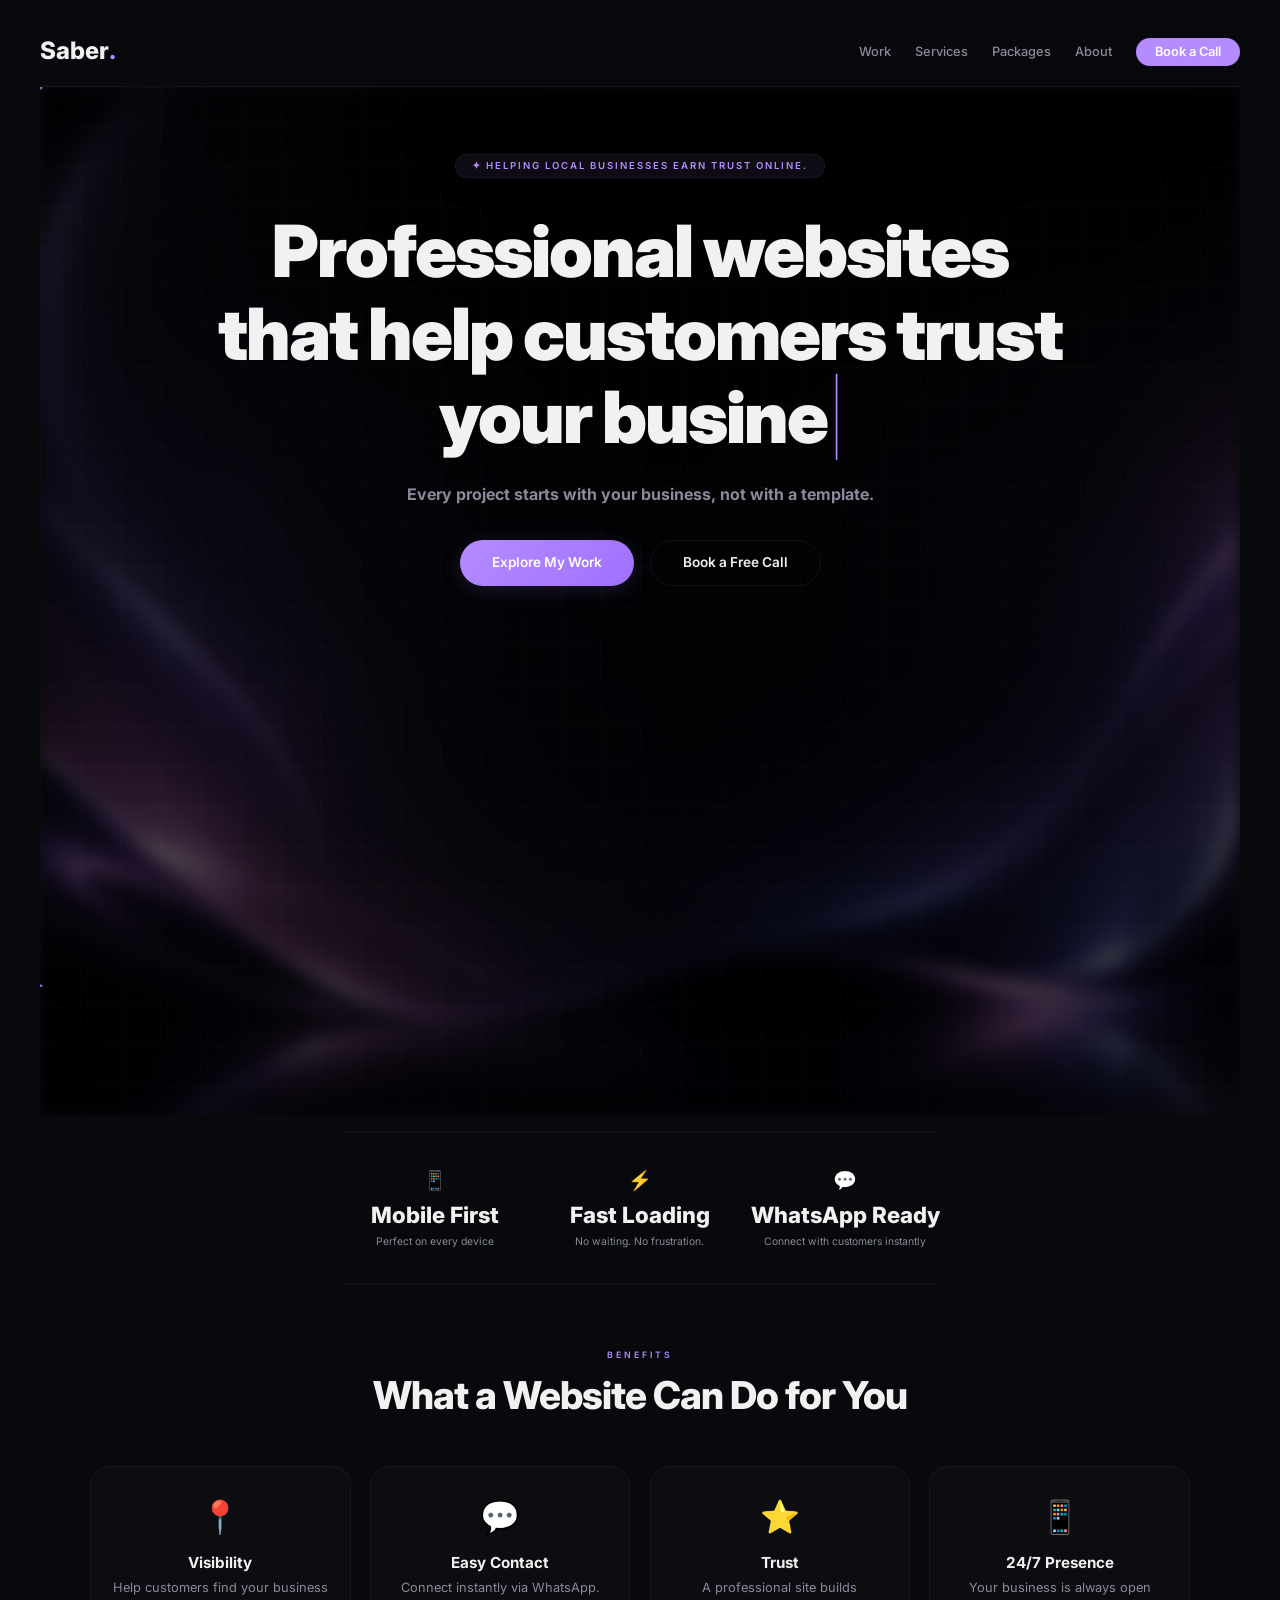
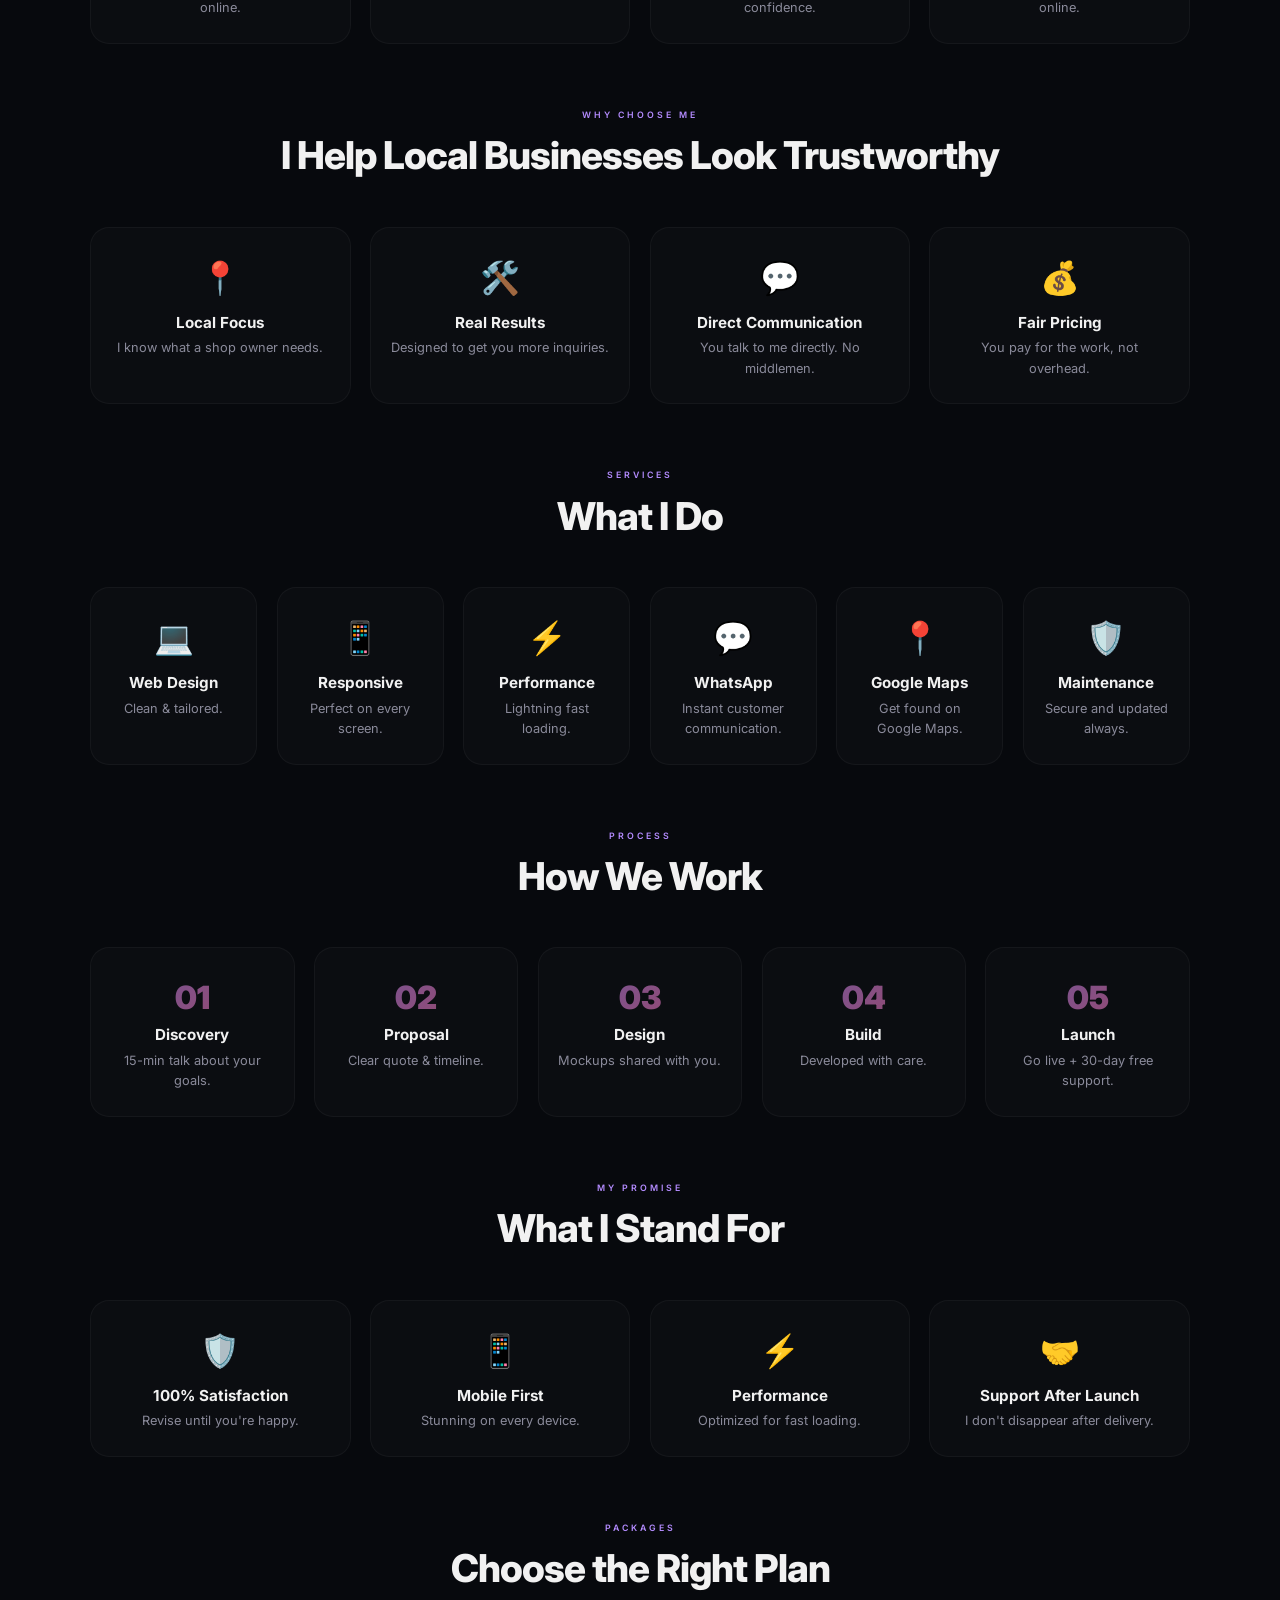
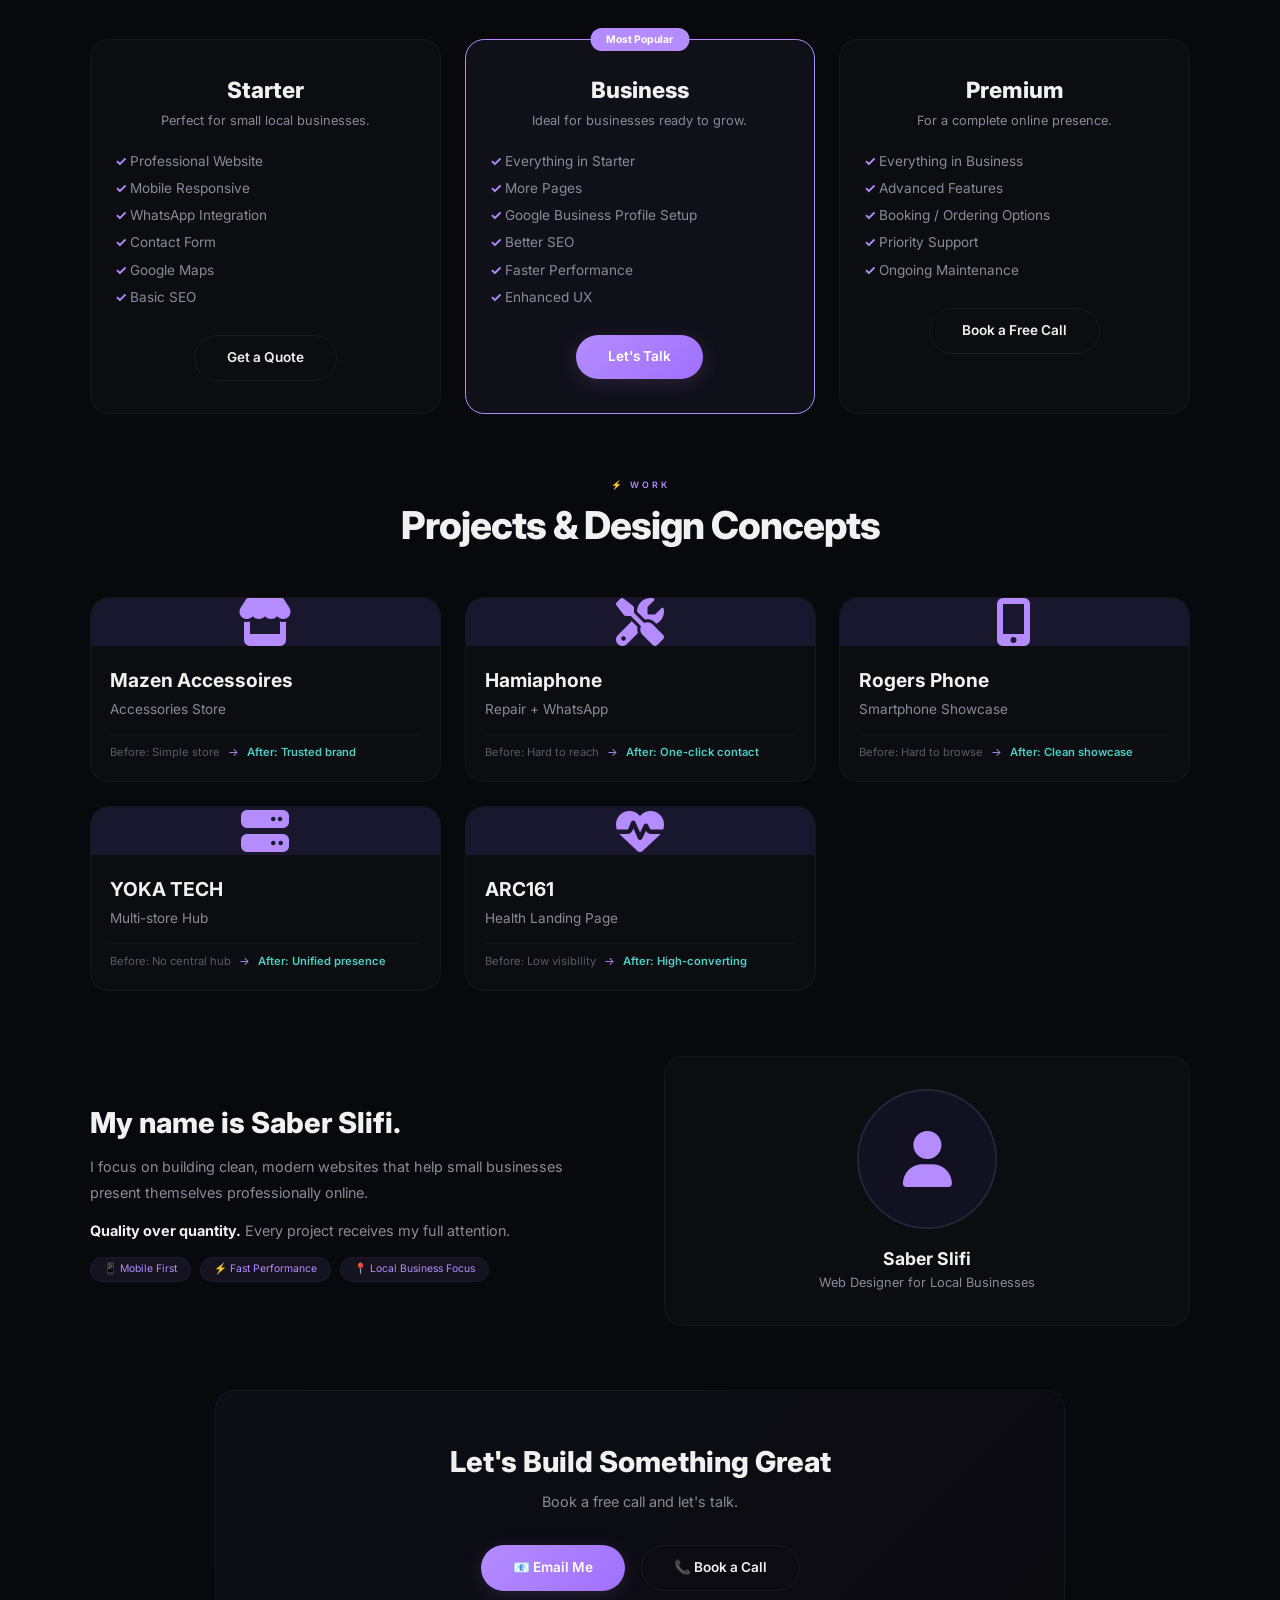
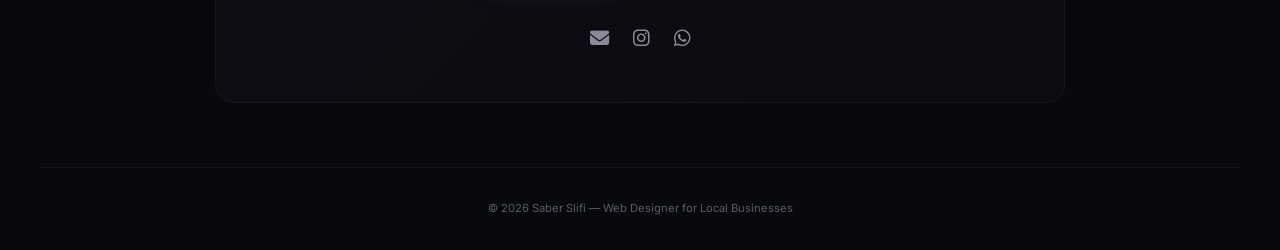
==== index.html @ e8854390 "Clean up HTML by removing comments and optimizing images Removed unnecessary comments and improved i" ====
<!DOCTYPE html>
<html lang="en">
<head>
    <meta charset="UTF-8" />
    <meta name="viewport" content="width=device-width, initial-scale=1.0" />
    <title>Saber Slifi — Premium Web Design for Local Businesses</title>
    <link rel="preconnect" href="https://fonts.googleapis.com" />
    <link rel="preconnect" href="https://fonts.gstatic.com" crossorigin />
    <link rel="stylesheet" href="https://fonts.googleapis.com/css2?family=Inter:opsz,wght@300;400;500;600;700;800;900&display=swap" />
    <link rel="stylesheet" href="https://cdnjs.cloudflare.com/ajax/libs/font-awesome/6.5.1/css/all.min.css" />
    <link rel="stylesheet" href="style.css" />
</head>
<body>
    
    <div id="preloader">
        <div class="loader-content">
            <div class="loader-logo">SS</div>
            <div class="loader-bar"><div class="loader-progress"></div></div>
        </div>
    </div>

    <div id="scroll-progress"></div>

    <div class="container">
        <nav class="navbar">
            <div class="logo">Saber<span class="dot">.</span></div>
            <ul class="nav-links">
                <li><a href="#work">Work</a></li>
                <li><a href="#services">Services</a></li>
                <li><a href="#packages">Packages</a></li>
                <li><a href="#about">About</a></li>
                <li><a href="#contact" class="cta">Book a Call</a></li>
            </ul>
        </nav>
        
        <section class="hero" id="hero">
            <div class="hero-bg-image"></div>
            <div class="hero-grid"></div>
            <div class="hero-content">
                <span class="badge">✦ Helping local businesses earn trust online.</span>
                <h1></h1>
                <p class="subtitle"><strong>Every project starts with your business, not with a template.</strong></p>
                <div class="buttons">
                    <a href="#work" class="btn primary">Explore My Work</a>
                    <a href="#contact" class="btn secondary">Book a Free Call</a>
                </div>
            </div>
            <div class="browser-window" id="browser-loop">
                <div class="browser-header">
                    <span class="dot red"></span><span class="dot yellow"></span><span class="dot green"></span>
                    <span class="address-bar">saberslifi.com/projects</span>
                </div>
                <div class="browser-body"><iframe id="live-iframe" src="about:blank" loading="lazy"></iframe></div>
            </div>
        </section>
        
        <div class="stats">
            <div class="stat-item"><span class="icon">📱</span><span class="number">Mobile First</span><span class="label">Perfect on every device</span></div>
            <div class="stat-item"><span class="icon">⚡</span><span class="number">Fast Loading</span><span class="label">No waiting. No frustration.</span></div>
            <div class="stat-item"><span class="icon">💬</span><span class="number">WhatsApp Ready</span><span class="label">Connect with customers instantly</span></div>
        </div>

        <section class="section" id="benefits">
            <div class="section-header"><span class="label">Benefits</span><h2>What a Website Can Do for You</h2></div>
            <div class="grid" style="--cols: 4;">
                <div class="card"><span class="icon">📍</span><h4>Visibility</h4><p>Help customers find your business online.</p></div>
                <div class="card"><span class="icon">💬</span><h4>Easy Contact</h4><p>Connect instantly via WhatsApp.</p></div>
                <div class="card"><span class="icon">⭐</span><h4>Trust</h4><p>A professional site builds confidence.</p></div>
                <div class="card"><span class="icon">📱</span><h4>24/7 Presence</h4><p>Your business is always open online.</p></div>
            </div>
        </section>

        <section class="section" id="why-choose">
            <div class="section-header"><span class="label">Why Choose Me</span><h2>I Help Local Businesses Look Trustworthy</h2></div>
            <div class="grid" style="--cols: 4;">
                <div class="card"><span class="icon">📍</span><h4>Local Focus</h4><p>I know what a shop owner needs.</p></div>
                <div class="card"><span class="icon">🛠️</span><h4>Real Results</h4><p>Designed to get you more inquiries.</p></div>
                <div class="card"><span class="icon">💬</span><h4>Direct Communication</h4><p>You talk to me directly. No middlemen.</p></div>
                <div class="card"><span class="icon">💰</span><h4>Fair Pricing</h4><p>You pay for the work, not overhead.</p></div>
            </div>
        </section>

        <section class="section" id="services">
            <div class="section-header"><span class="label">Services</span><h2>What I Do</h2></div>
            <div class="grid" style="--cols: 6;">
                <div class="card"><span class="icon">💻</span><h3>Web Design</h3><p>Clean & tailored.</p></div>
                <div class="card"><span class="icon">📱</span><h3>Responsive</h3><p>Perfect on every screen.</p></div>
                <div class="card"><span class="icon">⚡</span><h3>Performance</h3><p>Lightning fast loading.</p></div>
                <div class="card"><span class="icon">💬</span><h3>WhatsApp</h3><p>Instant customer communication.</p></div>
                <div class="card"><span class="icon">📍</span><h3>Google Maps</h3><p>Get found on Google Maps.</p></div>
                <div class="card"><span class="icon">🛡️</span><h3>Maintenance</h3><p>Secure and updated always.</p></div>
            </div>
        </section>

        <section class="section" id="process">
            <div class="section-header"><span class="label">Process</span><h2>How We Work</h2></div>
            <div class="grid" style="--cols: 5;">
                <div class="card"><span class="step-num">01</span><h4>Discovery</h4><p>15-min talk about your goals.</p></div>
                <div class="card"><span class="step-num">02</span><h4>Proposal</h4><p>Clear quote & timeline.</p></div>
                <div class="card"><span class="step-num">03</span><h4>Design</h4><p>Mockups shared with you.</p></div>
                <div class="card"><span class="step-num">04</span><h4>Build</h4><p>Developed with care.</p></div>
                <div class="card"><span class="step-num">05</span><h4>Launch</h4><p>Go live + 30-day free support.</p></div>
            </div>
        </section>

        <section class="section" id="promise">
            <div class="section-header"><span class="label">My Promise</span><h2>What I Stand For</h2></div>
            <div class="grid" style="--cols: 4;">
                <div class="card"><span class="icon">🛡️</span><h4>100% Satisfaction</h4><p>Revise until you're happy.</p></div>
                <div class="card"><span class="icon">📱</span><h4>Mobile First</h4><p>Stunning on every device.</p></div>
                <div class="card"><span class="icon">⚡</span><h4>Performance</h4><p>Optimized for fast loading.</p></div>
                <div class="card"><span class="icon">🤝</span><h4>Support After Launch</h4><p>I don't disappear after delivery.</p></div>
            </div>
        </section>

        <section class="section" id="packages">
            <div class="section-header"><span class="label">Packages</span><h2>Choose the Right Plan</h2></div>
            <div class="grid packages-grid" style="--cols: 3;">
                <div class="package-card card"><h3>Starter</h3><p class="package-sub">Perfect for small local businesses.</p><ul class="package-features"><li>Professional Website</li><li>Mobile Responsive</li><li>WhatsApp Integration</li><li>Contact Form</li><li>Google Maps</li><li>Basic SEO</li></ul><a href="https://wa.me/213771021391?text=Hi%2C%20I'm%20interested%20in%20the%20Starter%20package." class="btn secondary" target="_blank">Get a Quote</a></div>
                <div class="package-card card featured"><div class="featured-badge">Most Popular</div><h3>Business</h3><p class="package-sub">Ideal for businesses ready to grow.</p><ul class="package-features"><li>Everything in Starter</li><li>More Pages</li><li>Google Business Profile Setup</li><li>Better SEO</li><li>Faster Performance</li><li>Enhanced UX</li></ul><a href="https://wa.me/213771021391?text=Hi%2C%20I'd%20like%20to%20discuss%20the%20Business%20package." class="btn primary" target="_blank">Let's Talk</a></div>
                <div class="package-card card"><h3>Premium</h3><p class="package-sub">For a complete online presence.</p><ul class="package-features"><li>Everything in Business</li><li>Advanced Features</li><li>Booking / Ordering Options</li><li>Priority Support</li><li>Ongoing Maintenance</li></ul><a href="https://wa.me/213771021391?text=Hi%2C%20I'm%20interested%20in%20the%20Premium%20package." class="btn secondary" target="_blank">Book a Free Call</a></div>
            </div>
        </section>

        <section class="section" id="work">
            <div class="section-header"><span class="label">⚡ Work</span><h2>Projects & Design Concepts</h2></div>
            <div class="grid projects-grid" style="--cols: 3;">
                
                <!-- Mazen: الحل الجذري للصور -->
                <a href="projects/mazen/" target="_blank" class="project-card">
                    <div class="project-image">
                        <div class="image-container">
                            <img src="images/mazen.webp" alt="Mazen" style="display:none;">
                            <div class="fallback"><i class="fas fa-store"></i></div>
                        </div>
                        <div class="project-overlay"><span>Explore →</span></div>
                    </div>
                    <div class="project-info"><h3>Mazen Accessoires</h3><p>Accessories Store</p><div class="project-meta"><div class="transformation"><span class="before">Before: Simple store</span><span class="arrow">→</span><span class="after">After: Trusted brand</span></div></div></div>
                </a>
                <!-- Hamiaphone -->
                <a href="https://gategith.github.io/hamiaphone-pro/" target="_blank" class="project-card">
                    <div class="project-image">
                        <div class="image-container">
                            <img src="images/hamiaphone.webp" alt="Hamiaphone" style="display:none;">
                            <div class="fallback"><i class="fas fa-tools"></i></div>
                        </div>
                        <div class="project-overlay"><span>Explore →</span></div>
                    </div>
                    <div class="project-info"><h3>Hamiaphone</h3><p>Repair + WhatsApp</p><div class="project-meta"><div class="transformation"><span class="before">Before: Hard to reach</span><span class="arrow">→</span><span class="after">After: One-click contact</span></div></div></div>
                </a>
                <!-- Rogers -->
                <a href="https://gategith.github.io/Rogers-Phone/" target="_blank" class="project-card">
                    <div class="project-image">
                        <div class="image-container">
                            <img src="images/rogers.webp" alt="Rogers" style="display:none;">
                            <div class="fallback"><i class="fas fa-mobile-alt"></i></div>
                        </div>
                        <div class="project-overlay"><span>Explore →</span></div>
                    </div>
                    <div class="project-info"><h3>Rogers Phone</h3><p>Smartphone Showcase</p><div class="project-meta"><div class="transformation"><span class="before">Before: Hard to browse</span><span class="arrow">→</span><span class="after">After: Clean showcase</span></div></div></div>
                </a>
                <!-- Yoka -->
                <a href="https://gategith.github.io/YOKA-TECH/" target="_blank" class="project-card">
                    <div class="project-image">
                        <div class="image-container">
                            <img src="images/yoka.webp" alt="Yoka" style="display:none;">
                            <div class="fallback"><i class="fas fa-server"></i></div>
                        </div>
                        <div class="project-overlay"><span>Explore →</span></div>
                    </div>
                    <div class="project-info"><h3>YOKA TECH</h3><p>Multi-store Hub</p><div class="project-meta"><div class="transformation"><span class="before">Before: No central hub</span><span class="arrow">→</span><span class="after">After: Unified presence</span></div></div></div>
                </a>
                <!-- Arc161 -->
                <a href="projects/arc161/" target="_blank" class="project-card">
                    <div class="project-image">
                        <div class="image-container">
                            <img src="projects/arc161/images/hero.jpg" alt="Arc161" style="display:none;">
                            <div class="fallback"><i class="fas fa-heartbeat"></i></div>
                        </div>
                        <div class="project-overlay"><span>Explore →</span></div>
                    </div>
                    <div class="project-info"><h3>ARC161</h3><p>Health Landing Page</p><div class="project-meta"><div class="transformation"><span class="before">Before: Low visibility</span><span class="arrow">→</span><span class="after">After: High-converting</span></div></div></div>
                </a>
            </div>
        </section>
        
        <section class="section" id="about">
            <div class="about-grid">
                <div class="about-text">
                    <h2>My name is Saber Slifi.</h2>
                    <p>I focus on building clean, modern websites that help small businesses present themselves professionally online.</p>
                    <p><strong>Quality over quantity.</strong> Every project receives my full attention.</p>
                    <div class="badges"><span class="badge">📱 Mobile First</span><span class="badge">⚡ Fast Performance</span><span class="badge">📍 Local Business Focus</span></div>
                </div>
                <div class="about-image">
                    <div class="profile-wrapper">
                        <div class="image-container">
                            <img src="images/profile.webp" alt="Saber Slifi" style="display:none;">
                            <div class="fallback-profile"><i class="fas fa-user"></i></div>
                        </div>
                    </div>
                    <h3>Saber Slifi</h3>
                    <p>Web Designer for Local Businesses</p>
                </div>
            </div>
        </section>
        
        <section class="section" id="contact">
            <div class="contact-section">
                <h2>Let's Build Something Great</h2>
                <p>Book a free call and let's talk.</p>
                <div class="contact-buttons">
                    <a href="mailto:rebasifils.web@gmail.com" class="btn primary">📧 Email Me</a>
                    <a href="tel:+213771021391" class="btn secondary">📞 Book a Call</a>
                </div>
                <div class="social">
                    <a href="mailto:rebasifils.web@gmail.com"><i class="fas fa-envelope"></i></a>
                    <a href="https://www.instagram.com/rebas_ifils" target="_blank"><i class="fab fa-instagram"></i></a>
                    <a href="https://wa.me/213771021391" target="_blank"><i class="fab fa-whatsapp"></i></a>
                </div>
            </div>
        </section>
        
        <footer class="footer"><p>© 2026 Saber Slifi — Web Designer for Local Businesses</p></footer>
    </div>
    <script src="script.js"></script>
</body>
</html>
---- style.css ----
:root { --bg: #07090d; --text: #f1f1f1; --muted: #8a8a9a; --primary: #b48cff; --secondary: #ff6b9d; --border: rgba(255,255,255,0.04); }
* { margin: 0; padding: 0; box-sizing: border-box; }
html { scroll-behavior: smooth; }

body {
    font-family: 'Inter', sans-serif;
    background: var(--bg);
    color: var(--text);
    line-height: 1.6;
    padding: 1rem;
    overflow-x: hidden;
}
.container { max-width: 1200px; width: 100%; margin: 0 auto; }

/* PRELOADER - في الوسط */
#preloader { position: fixed; inset: 0; background: var(--bg); z-index: 9999; display: flex; align-items: center; justify-content: center; transition: opacity 0.8s ease; }
#preloader.hide { opacity: 0; pointer-events: none; }
.loader-logo { font-size: 3.5rem; font-weight: 900; background: linear-gradient(135deg, var(--primary), var(--secondary)); -webkit-background-clip: text; -webkit-text-fill-color: transparent; animation: pulse 1.2s infinite; }
@keyframes pulse { 0%, 100% { transform: scale(1); opacity: 0.8; } 50% { transform: scale(1.1); opacity: 1; } }
.loader-bar { width: 150px; height: 2px; background: rgba(255,255,255,0.06); margin: 16px auto 0; overflow: hidden; }
.loader-progress { height: 100%; width: 0%; background: linear-gradient(90deg, var(--primary), var(--secondary)); animation: loadProgress 1.2s forwards; }
@keyframes loadProgress { 0% { width: 0%; } 100% { width: 100%; } }

#scroll-progress { position: fixed; top: 0; left: 0; height: 3px; background: linear-gradient(90deg, var(--primary), var(--secondary)); z-index: 1000; width: 0%; }

.navbar { display: flex; justify-content: space-between; align-items: center; padding: 1rem 0; border-bottom: 1px solid var(--border); flex-wrap: wrap; gap: 1rem; }
.logo { font-size: 1.5rem; font-weight: 800; }
.logo .dot { color: var(--primary); }
.nav-links { display: flex; gap: 1.5rem; list-style: none; align-items: center; flex-wrap: wrap; }
.nav-links a { color: var(--muted); text-decoration: none; font-size: 0.8rem; font-weight: 500; transition: color 0.3s ease; }
.nav-links a:hover { color: var(--text); }
.nav-links .cta { background: var(--primary); color: #fff; padding: 0.4rem 1.2rem; border-radius: 2rem; font-weight: 600; }

/* HERO - في الوسط */
.hero { position: relative; padding: 4rem 0 3rem; text-align: center; min-height: 80vh; display: flex; flex-direction: column; justify-content: center; align-items: center; overflow: hidden; }
.hero-bg-image { position: absolute; inset: 0; z-index: -2; background-image: url('images/hero-bg.jpg'); background-size: cover; background-position: center; filter: blur(8px) brightness(0.3) saturate(0.5); }
.hero-grid { position: absolute; inset: 0; z-index: -1; background-image: linear-gradient(rgba(255,255,255,0.03) 1px, transparent 1px), linear-gradient(90deg, rgba(255,255,255,0.03) 1px, transparent 1px); background-size: 40px 40px; opacity: 0.5; pointer-events: none; }
.hero-content { max-width: 850px; margin: 0 auto; position: relative; z-index: 1; }
.hero .badge { display: inline-block; font-size: 0.6rem; font-weight: 600; letter-spacing: 2px; text-transform: uppercase; background: rgba(180, 140, 255, 0.08); padding: 0.2rem 1rem; border-radius: 2rem; border: 1px solid rgba(180, 140, 255, 0.08); color: var(--primary); margin-bottom: 2rem; }
.hero h1 { font-size: clamp(2.5rem, 7vw, 4.5rem); font-weight: 900; line-height: 1.15; letter-spacing: -2px; margin-bottom: 1.5rem; min-height: 5rem; color: var(--text); }
.cursor { color: var(--primary); animation: blink 0.8s step-end infinite; margin-left: 2px; font-weight: 100; }
@keyframes blink { 0%, 100% { opacity: 1; } 50% { opacity: 0; } }
.hero .subtitle { color: var(--muted); max-width: 550px; margin: 0 auto 2rem; font-size: 1rem; }
.hero .buttons { display: flex; gap: 1rem; justify-content: center; flex-wrap: wrap; }

.browser-window { width: 800px; max-width: 90vw; height: 450px; background: #0f1117; border-radius: 12px; border: 1px solid rgba(255,255,255,0.1); margin: 2rem auto 0; box-shadow: 0 20px 60px rgba(0,0,0,0.8); overflow: hidden; opacity: 0; transform: translateY(40px) scale(0.95); transition: all 0.9s cubic-bezier(0.23, 1, 0.32, 1); }
.browser-window.active { opacity: 1; transform: translateY(0) scale(1); }
.browser-header { padding: 12px; background: #1a1c23; display: flex; align-items: center; gap: 8px; border-bottom: 1px solid #2a2c33; }
.dot { width: 12px; height: 12px; border-radius: 50%; display: inline-block; }
.red { background: #ff5f56; } .yellow { background: #ffbd2e; } .green { background: #27c93f; }
.address-bar { flex: 1; background: #0f1117; color: var(--muted); padding: 4px 12px; border-radius: 6px; font-size: 0.75rem; text-align: center; }
.browser-body { height: calc(100% - 40px); }
.browser-body iframe { width: 100%; height: 100%; border: none; transition: opacity 0.8s ease; }

.btn { display: inline-flex; align-items: center; gap: 0.5rem; padding: 0.7rem 2rem; border-radius: 3rem; font-weight: 600; font-size: 0.85rem; text-decoration: none; transition: all 0.3s ease; border: none; cursor: pointer; }
.btn.primary { background: linear-gradient(135deg, var(--primary), #a070ff); color: #fff; box-shadow: 0 4px 20px rgba(180, 140, 255, 0.15); }
.btn.primary:hover { transform: translateY(-3px); box-shadow: 0 8px 30px rgba(180, 140, 255, 0.25); }
.btn.secondary { background: transparent; border: 1px solid rgba(255,255,255,0.06); color: var(--text); }
.btn.secondary:hover { border-color: var(--primary); background: rgba(180, 140, 255, 0.06); transform: translateY(-3px); }

.stats { display: grid; grid-template-columns: repeat(3, 1fr); gap: 1rem; padding: 2rem 0; border-top: 1px solid var(--border); border-bottom: 1px solid var(--border); margin: 1rem auto 2.5rem; max-width: 600px; text-align: center; }
.stat-item .icon { font-size: 1.2rem; display: block; margin-bottom: 0.1rem; }
.stat-item .number { font-size: 1.4rem; font-weight: 800; color: var(--text); display: block; }
.stat-item .label { font-size: 0.65rem; color: var(--muted); display: block; margin-top: 0.05rem; }

.section { margin: 4rem auto; }
.section-header { text-align: center; margin-bottom: 2.5rem; }
.section-header .label { font-size: 0.55rem; font-weight: 600; letter-spacing: 3px; text-transform: uppercase; color: var(--primary); display: block; margin-bottom: 0.2rem; }
.section-header h2 { font-size: clamp(1.6rem, 3.5vw, 2.4rem); font-weight: 800; letter-spacing: -1px; }
.grid { display: grid; gap: 1.2rem; max-width: 1100px; margin: 0 auto; grid-template-columns: repeat(var(--cols, 3), 1fr); }

.card { background: rgba(255,255,255,0.02); border: 1px solid var(--border); border-radius: 1.2rem; padding: 1.5rem 1.2rem; text-align: center; transition: all 0.3s ease; opacity: 0; transform: translateY(20px); }
.card:hover { transform: translateY(-4px); border-color: rgba(180, 140, 255, 0.1); }
.card.visible { opacity: 1; transform: translateY(0); }
.card .icon { font-size: 2rem; display: block; margin-bottom: 0.5rem; }
.card h3, .card h4 { font-size: 0.95rem; font-weight: 700; margin-bottom: 0.2rem; }
.card p { font-size: 0.8rem; color: var(--muted); line-height: 1.6; }
.step-num { font-size: 2rem; font-weight: 900; background: linear-gradient(135deg, var(--primary), var(--secondary)); -webkit-background-clip: text; -webkit-text-fill-color: transparent; display: block; opacity: 0.6; }

.packages-grid { gap: 1.5rem; }
.package-card { position: relative; padding: 2rem 1.5rem; }
.package-card h3 { font-size: 1.4rem; font-weight: 800; margin-bottom: 0.2rem; }
.package-sub { font-size: 0.8rem; color: var(--muted); margin-bottom: 1rem; }
.package-features { list-style: none; text-align: left; margin-bottom: 1.5rem; font-size: 0.85rem; color: var(--muted); line-height: 2; }
.package-features li::before { content: "✓ "; color: var(--primary); font-weight: 700; }
.package-card.featured { border-color: var(--primary); background: rgba(180, 140, 255, 0.05); }
.featured-badge { position: absolute; top: -12px; left: 50%; transform: translateX(-50%); background: var(--primary); color: #fff; padding: 0.2rem 1rem; border-radius: 2rem; font-size: 0.65rem; font-weight: 700; }

.projects-grid { gap: 1.5rem; }
.project-card { background: rgba(255,255,255,0.02); border: 1px solid var(--border); border-radius: 1.2rem; overflow: hidden; transition: all 0.4s ease; text-decoration: none; color: inherit; display: block; transform: perspective(1000px) rotateX(0) rotateY(0); opacity: 0; transform: translateY(30px); }
.project-card.visible { opacity: 1; transform: perspective(1000px) rotateX(0) rotateY(0) translateY(0); }
.project-card:hover { transform: perspective(1000px) rotateX(2deg) rotateY(5deg) scale(1.02); border-color: rgba(180, 140, 255, 0.3); box-shadow: 0 0 40px rgba(180, 140, 255, 0.15); }

/* الحل الجذري لـ 404: نعرض الأيقونة دائماً ونخفي الصورة */
.image-container { width: 100%; height: 100%; display: flex; align-items: center; justify-content: center; background: #111122; position: relative; }
.fallback { display: flex; align-items: center; justify-content: center; width: 100%; height: 100%; font-size: 3rem; color: var(--primary); background: rgba(180, 140, 255, 0.05); }
.project-overlay { position: absolute; inset: 0; display: flex; align-items: center; justify-content: center; background: rgba(7,9,13,0.7); opacity: 0; transition: opacity 0.4s ease; font-size: 0.85rem; font-weight: 600; color: #fff; backdrop-filter: blur(4px); }
.project-card:hover .project-overlay { opacity: 1; }
.project-info { padding: 1.2rem; }
.project-info h3 { font-size: 1.2rem; font-weight: 700; margin-bottom: 0.2rem; }
.project-info > p { font-size: 0.85rem; color: var(--muted); margin-bottom: 0.8rem; }
.project-meta { padding-top: 0.6rem; border-top: 1px solid var(--border); }
.transformation { display: flex; align-items: center; gap: 8px; font-size: 0.7rem; color: var(--muted); }
.transformation .before { color: #5a5a6a; }
.transformation .arrow { color: var(--primary); }
.transformation .after { color: #4ecdc4; font-weight: 600; }

.about-grid { display: grid; grid-template-columns: 1fr 1fr; gap: 3rem; align-items: center; max-width: 1100px; margin: 0 auto; }
.about-text h2 { font-size: 1.8rem; font-weight: 800; margin-bottom: 0.5rem; }
.about-text p { color: var(--muted); margin-bottom: 0.8rem; line-height: 1.8; font-size: 0.9rem; }
.about-text p strong { color: var(--text); }
.about-text .badges { display: flex; gap: 0.6rem; flex-wrap: wrap; margin-top: 0.8rem; }
.about-text .badges .badge { background: rgba(180, 140, 255, 0.08); padding: 0.2rem 0.8rem; border-radius: 2rem; font-size: 0.65rem; color: var(--primary); border: 1px solid rgba(180, 140, 255, 0.06); }
.about-image { background: rgba(255,255,255,0.02); border: 1px solid var(--border); border-radius: 1.2rem; padding: 2rem; text-align: center; }

/* الحل الجذري لصورة البروفايل */
.profile-wrapper { width: 140px; height: 140px; margin: 0 auto 1rem; border-radius: 50%; overflow: hidden; border: 2px solid rgba(180, 140, 255, 0.15); display: flex; align-items: center; justify-content: center; background: rgba(255,255,255,0.02); flex-shrink: 0; }
.fallback-profile { display: flex; align-items: center; justify-content: center; width: 100%; height: 100%; font-size: 3.5rem; color: var(--primary); }
.about-image h3 { font-size: 1.1rem; }
.about-image p { font-size: 0.8rem; color: var(--muted); }

.contact-section { background: linear-gradient(135deg, rgba(180, 140, 255, 0.04), rgba(255, 107, 157, 0.02)); border: 1px solid var(--border); border-radius: 1.2rem; padding: 3rem; text-align: center; max-width: 850px; margin: 0 auto; }
.contact-section h2 { font-size: 1.8rem; font-weight: 800; margin-bottom: 0.3rem; }
.contact-section p { color: var(--muted); margin-bottom: 2rem; font-size: 0.9rem; }
.contact-buttons { display: flex; gap: 1rem; justify-content: center; flex-wrap: wrap; }
.contact-section .social { display: flex; justify-content: center; gap: 1.5rem; margin-top: 2rem; }
.contact-section .social a { color: var(--muted); font-size: 1.2rem; transition: color 0.3s ease; }
.contact-section .social a:hover { color: var(--text); }

.footer { text-align: center; padding: 2rem 0 1rem; margin-top: 3rem; border-top: 1px solid var(--border); color: #5a5a6a; font-size: 0.7rem; }

@media (max-width: 768px) {
    body { padding: 0.8rem; }
    .grid { grid-template-columns: 1fr !important; gap: 1rem; }
    .stats { grid-template-columns: 1fr !important; gap: 0.5rem; }
    .about-grid { grid-template-columns: 1fr !important; gap: 2rem; }
    .hero { min-height: auto; padding: 2rem 0; }
    .hero h1 { font-size: 1.8rem; min-height: auto; }
    .browser-window { width: 100%; height: 220px; margin-top: 1rem; }
    .browser-header { padding: 6px; }
    .address-bar { font-size: 0.5rem; }
    .btn { padding: 0.5rem 1rem; font-size: 0.75rem; }
    .profile-wrapper { width: 100px; height: 100px; }
}
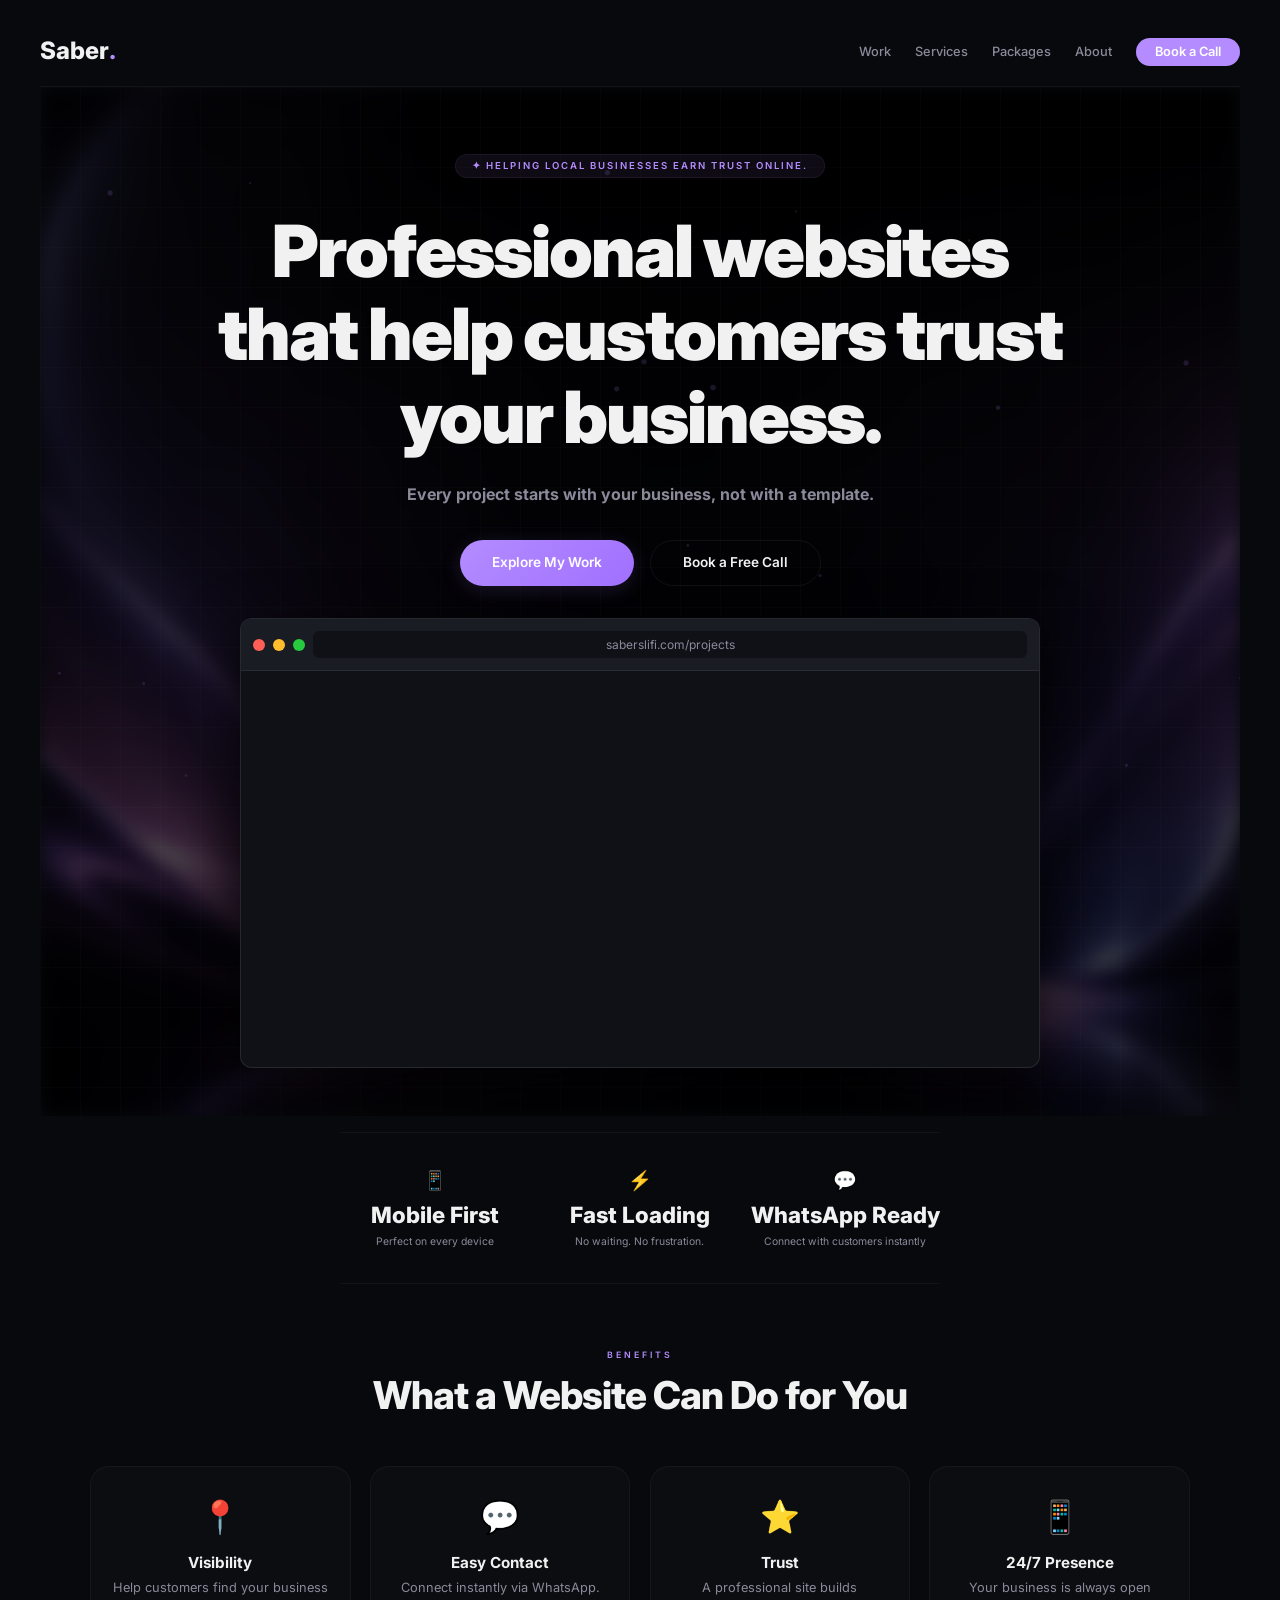
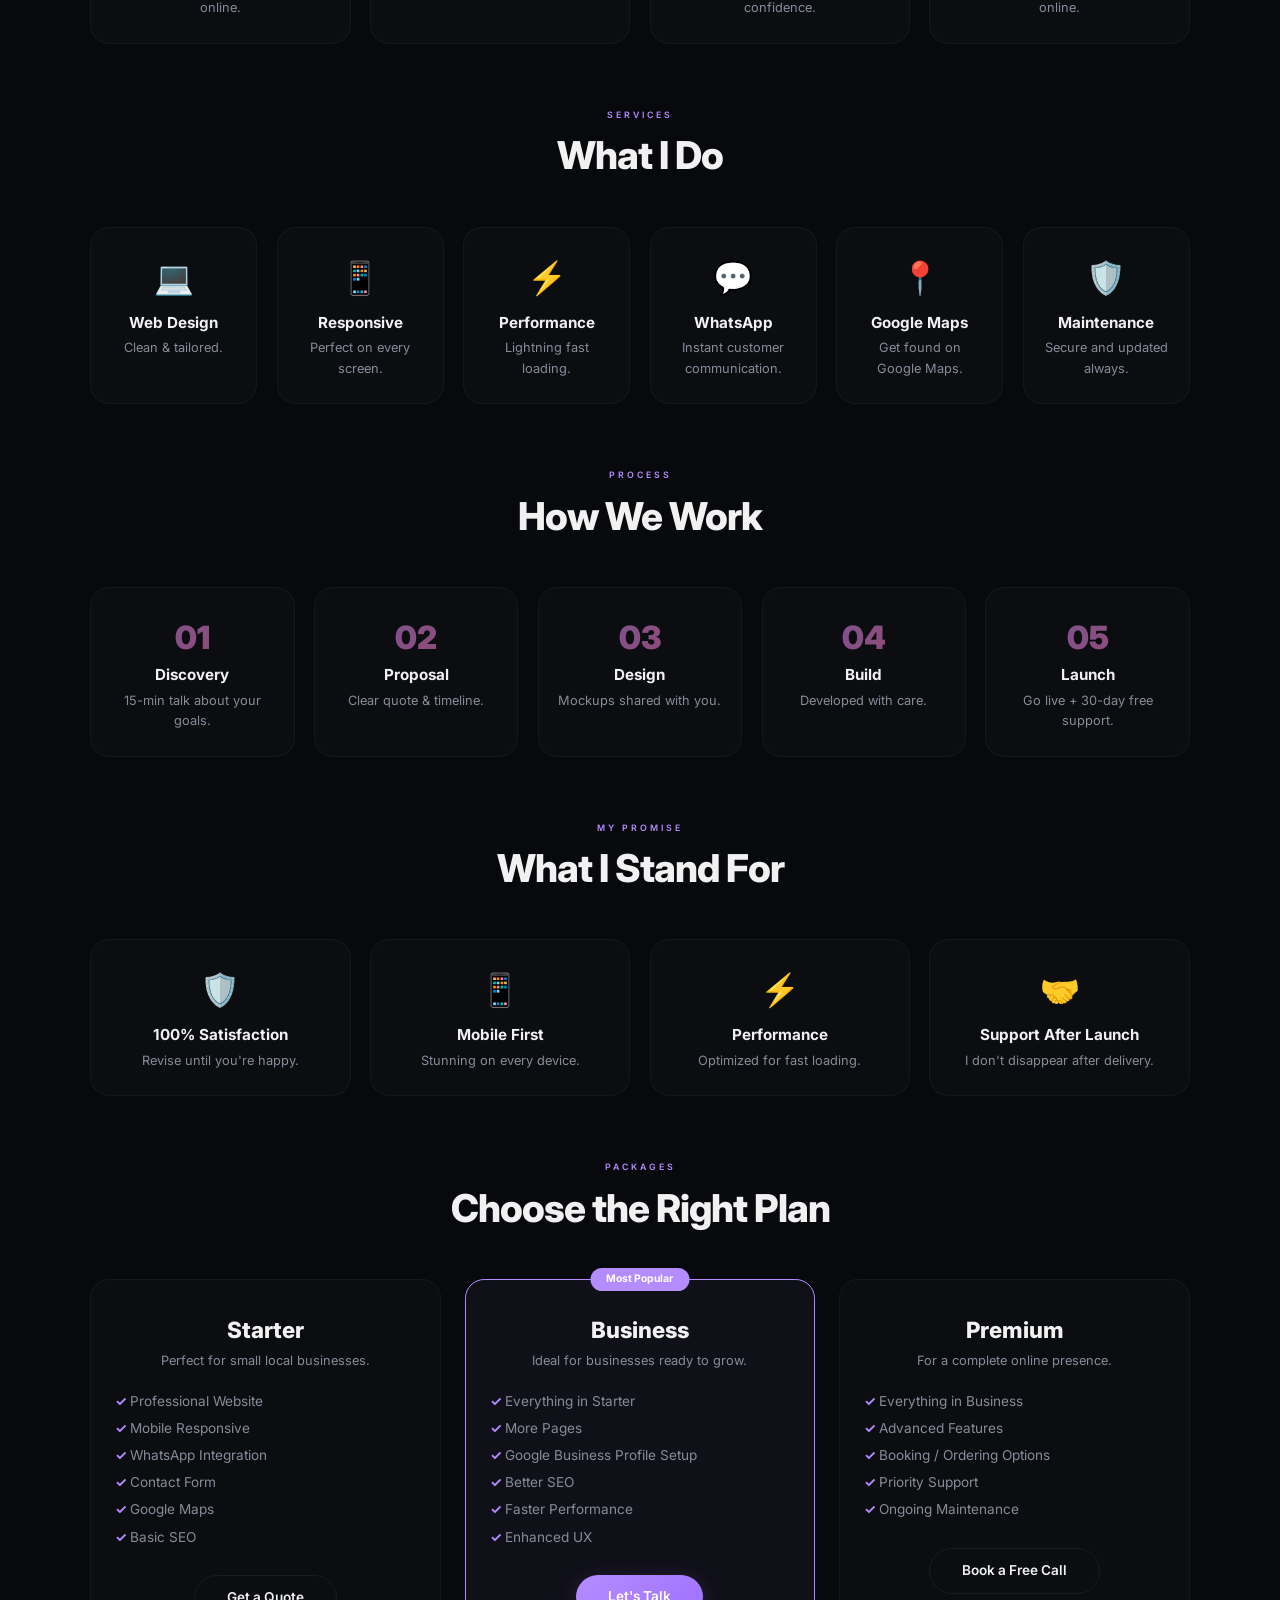
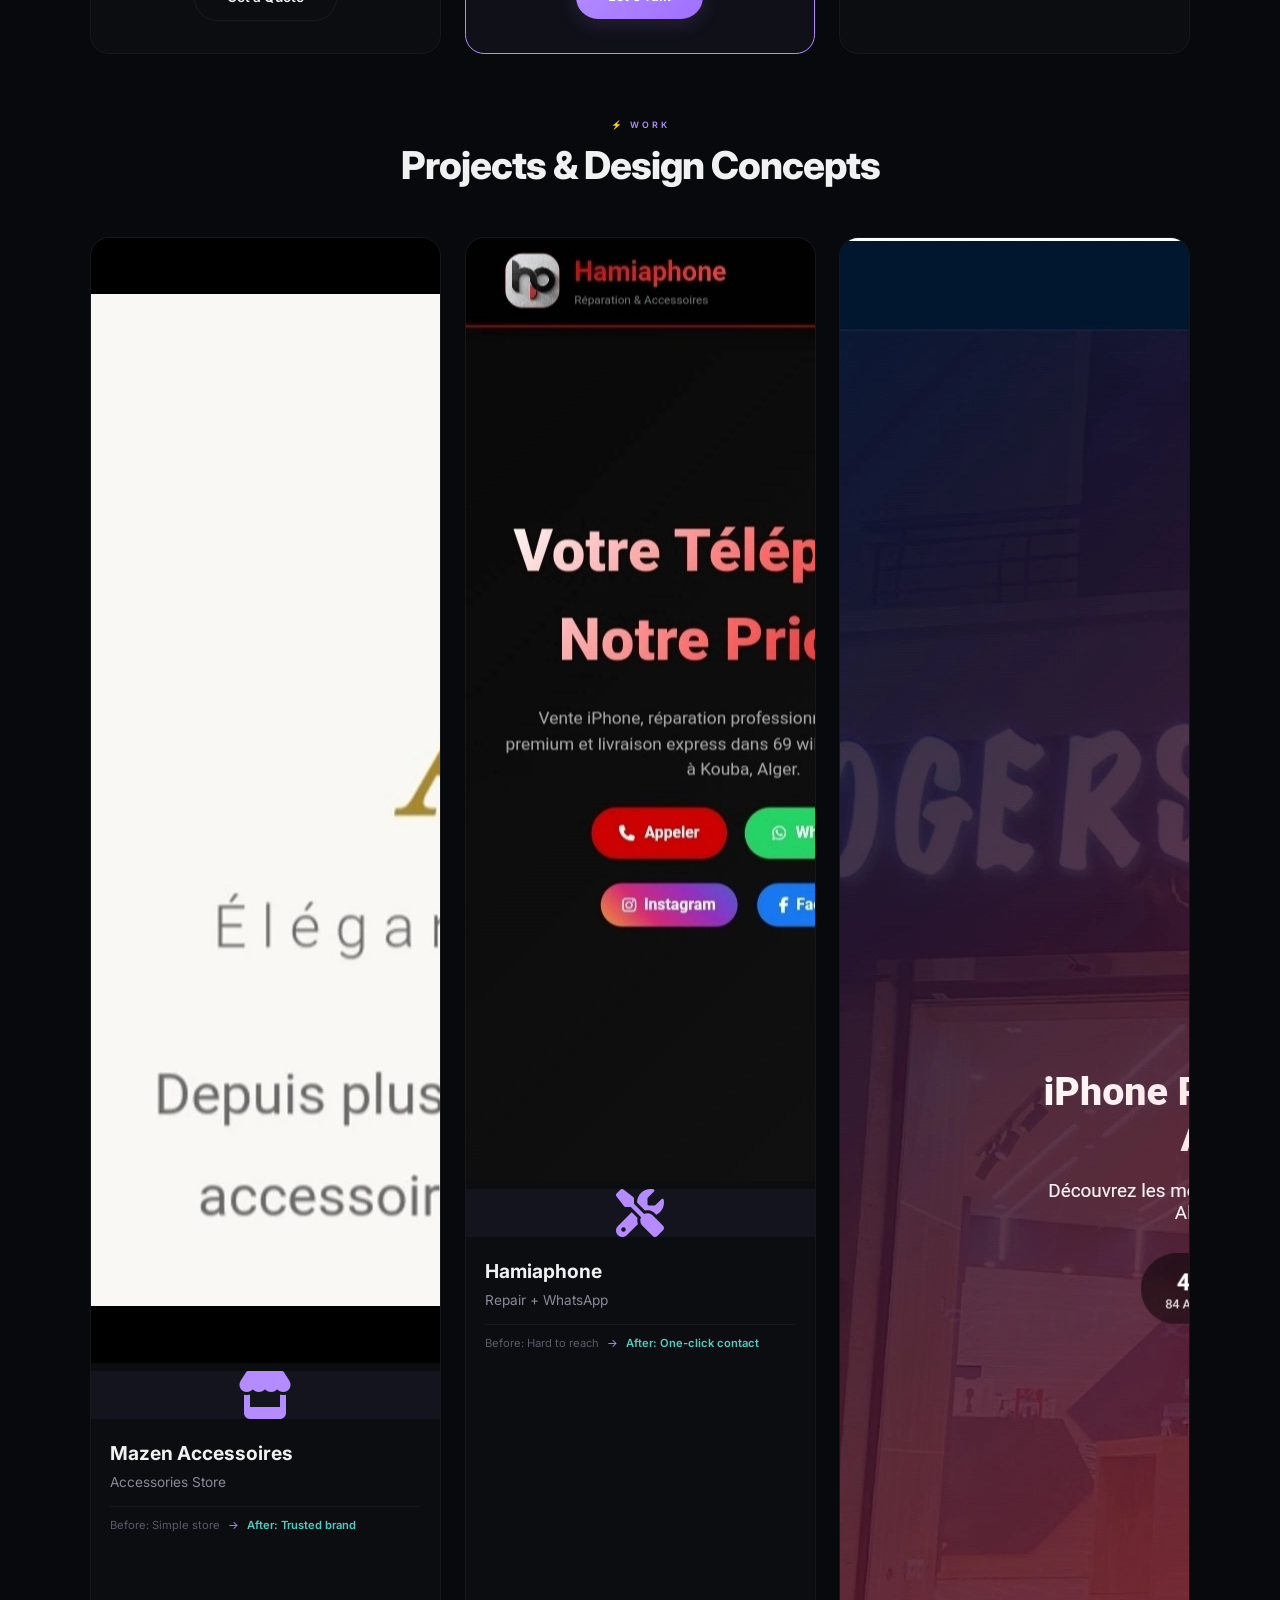
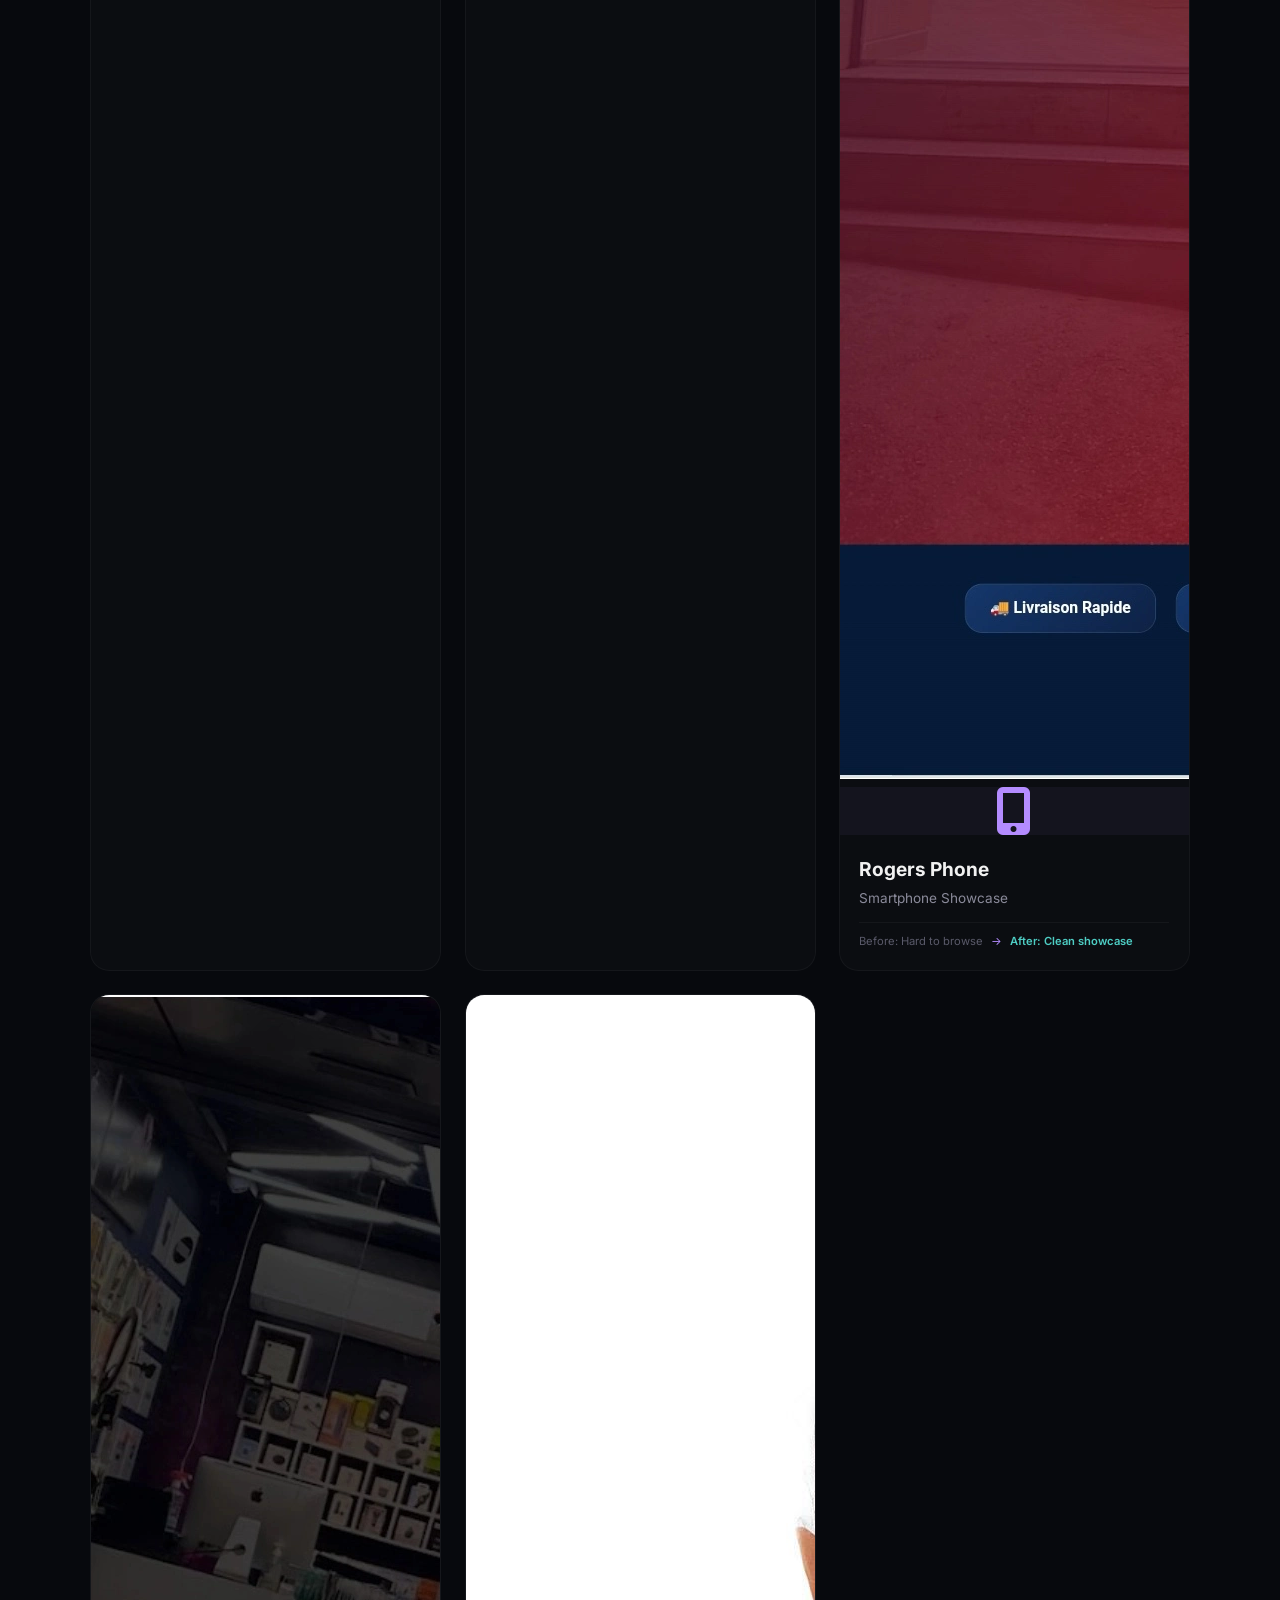
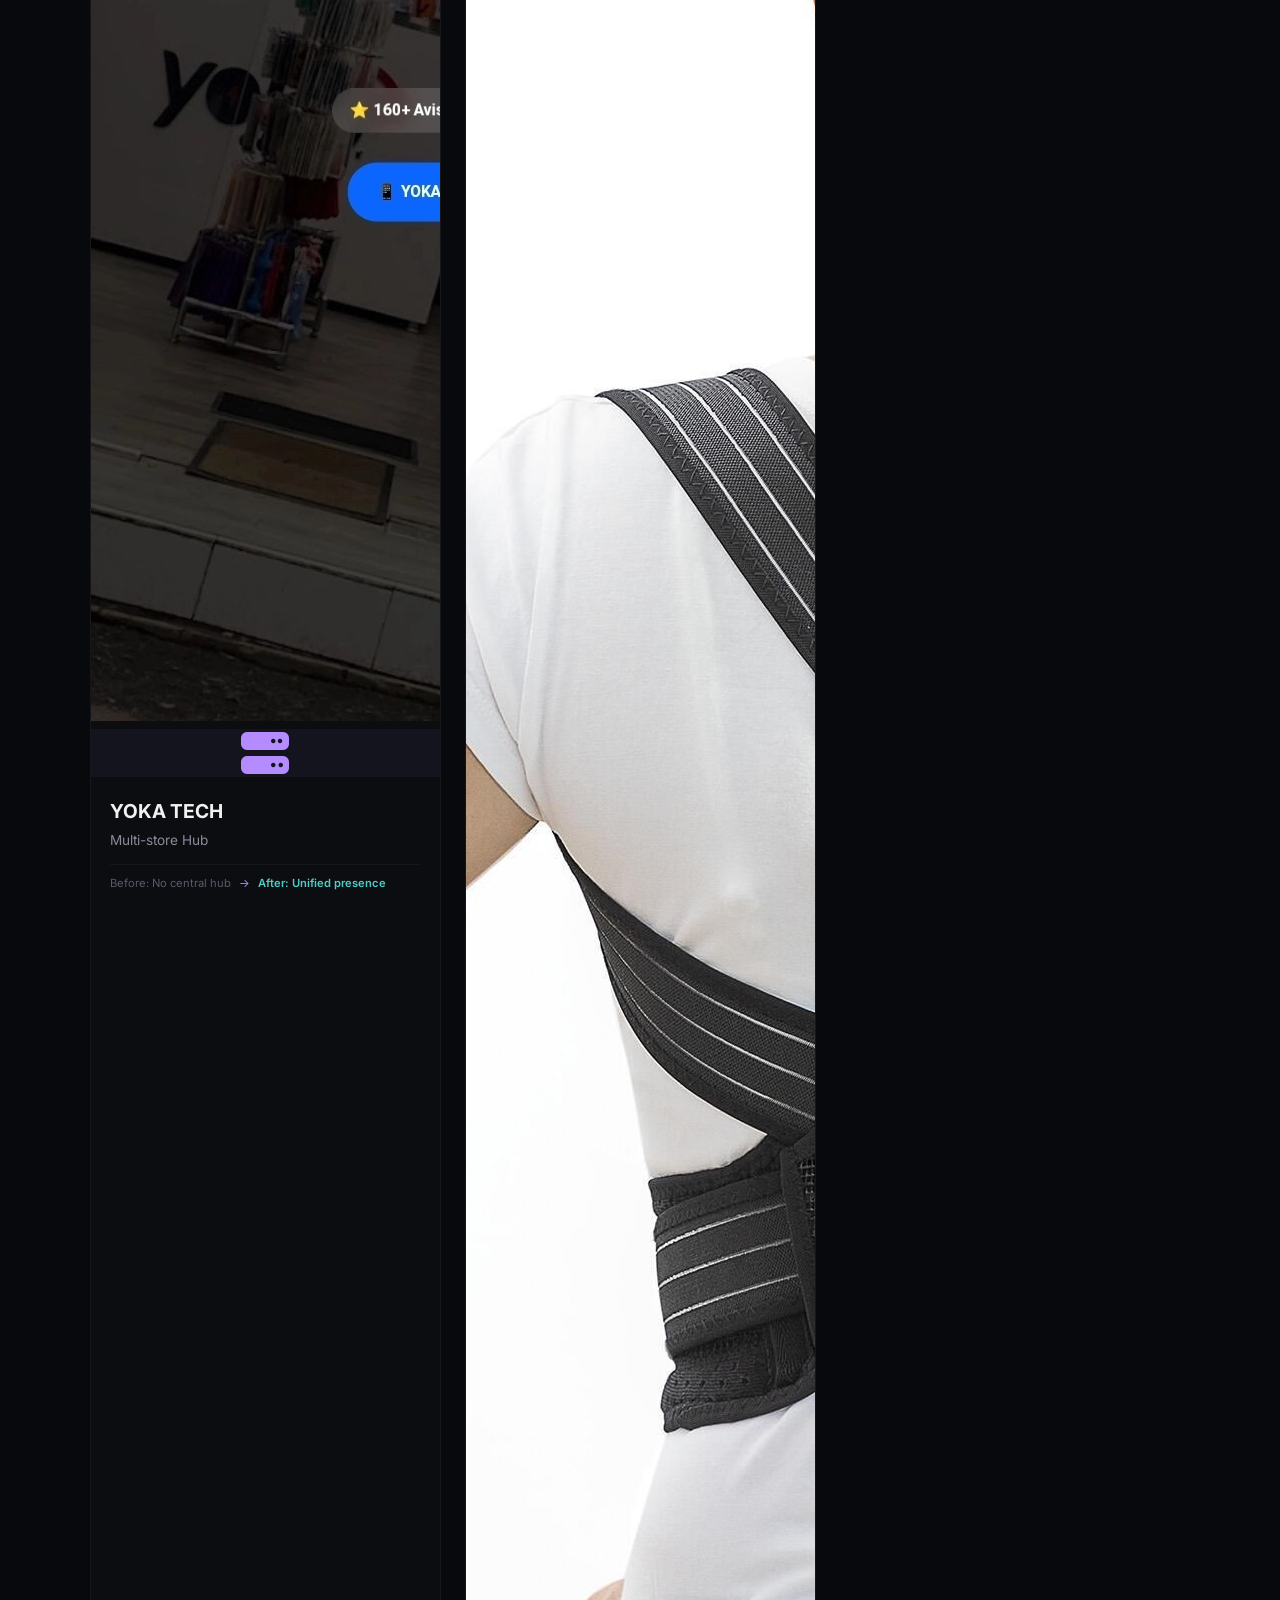
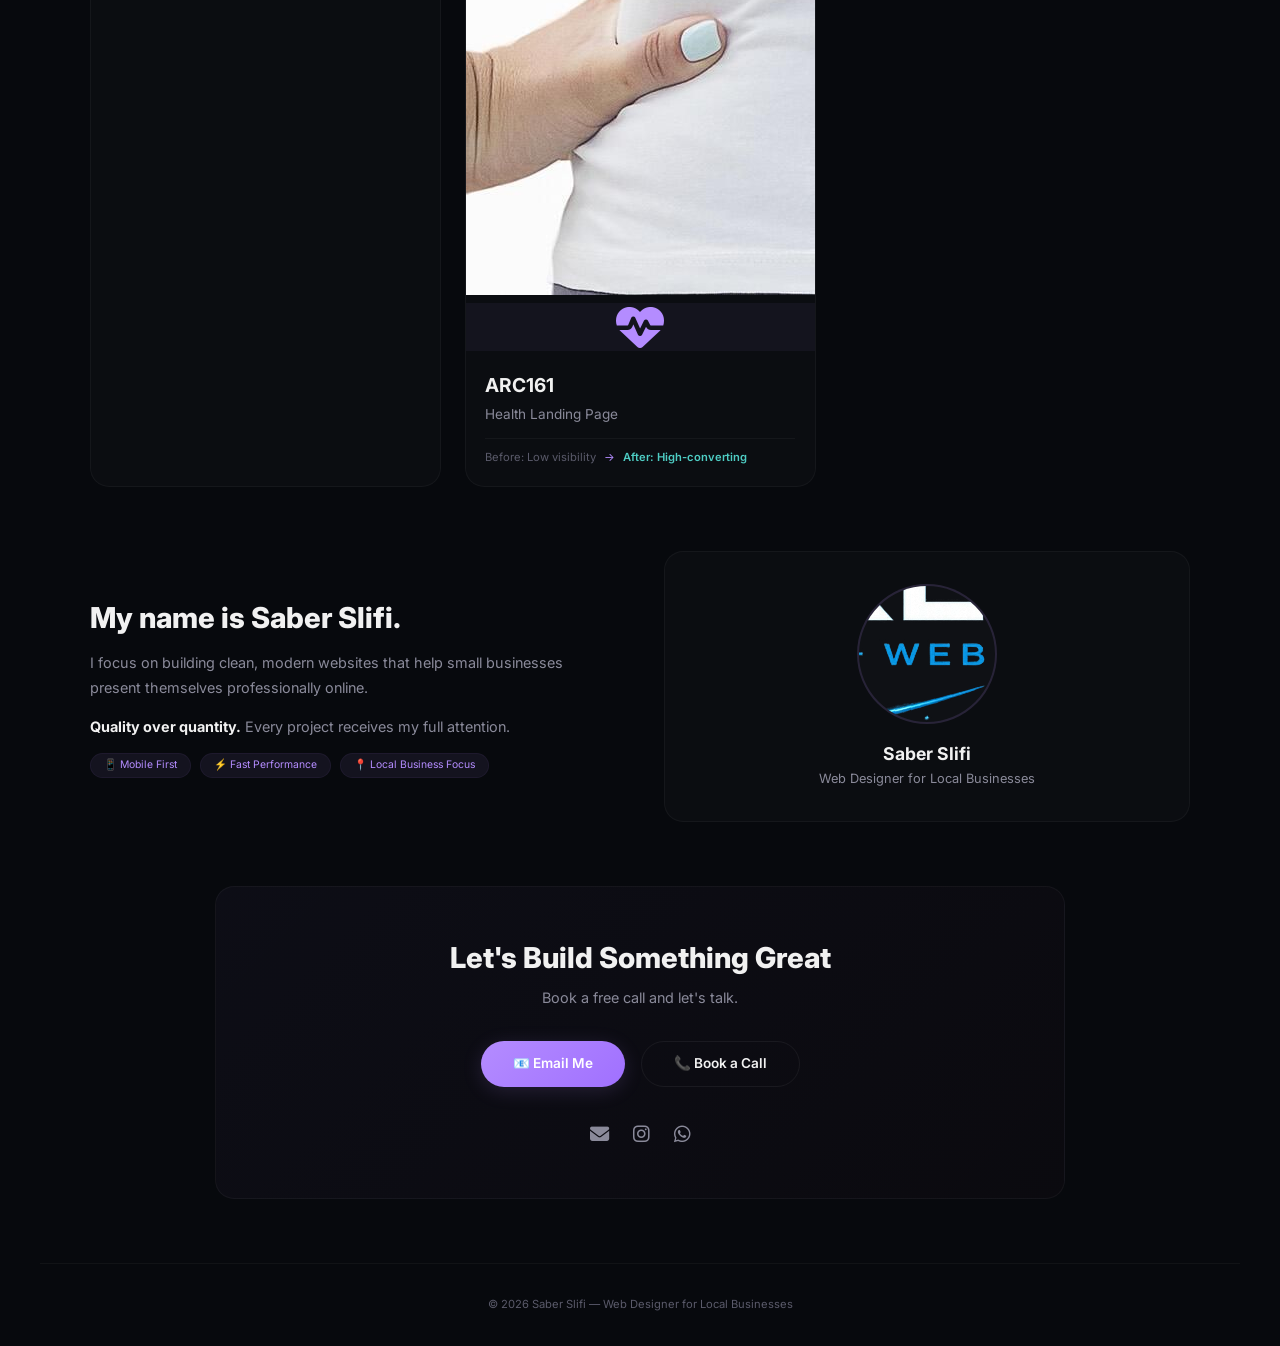
==== commit 7cb4c203: "Refactor index.html for improved structure and styles Updated the title and added fallback styles fo" ====
--- a/index.html
+++ b/index.html
@@ -3,12 +3,36 @@
 <head>
     <meta charset="UTF-8" />
     <meta name="viewport" content="width=device-width, initial-scale=1.0" />
-    <title>Saber Slifi — Premium Web Design for Local Businesses</title>
+    <title>Saber Slifi — Premium Web Design</title>
     <link rel="preconnect" href="https://fonts.googleapis.com" />
     <link rel="preconnect" href="https://fonts.gstatic.com" crossorigin />
     <link rel="stylesheet" href="https://fonts.googleapis.com/css2?family=Inter:opsz,wght@300;400;500;600;700;800;900&display=swap" />
     <link rel="stylesheet" href="https://cdnjs.cloudflare.com/ajax/libs/font-awesome/6.5.1/css/all.min.css" />
     <link rel="stylesheet" href="style.css" />
+    
+    <!-- 404 FIX: SVG DATA URI للصور المفقودة -->
+    <style>
+        .fallback-svg {
+            width: 100%;
+            height: 100%;
+            display: flex;
+            align-items: center;
+            justify-content: center;
+            font-size: 3rem;
+            color: #b48cff;
+            background: rgba(180, 140, 255, 0.05);
+        }
+        .profile-fallback {
+            width: 100%;
+            height: 100%;
+            display: flex;
+            align-items: center;
+            justify-content: center;
+            font-size: 3.5rem;
+            color: #b48cff;
+            background: rgba(255,255,255,0.02);
+        }
+    </style>
 </head>
 <body>
     
@@ -33,6 +57,7 @@
             </ul>
         </nav>
         
+        <!-- HERO (في المركز تماماً) -->
         <section class="hero" id="hero">
             <div class="hero-bg-image"></div>
             <div class="hero-grid"></div>
@@ -70,16 +95,6 @@
             </div>
         </section>
 
-        <section class="section" id="why-choose">
-            <div class="section-header"><span class="label">Why Choose Me</span><h2>I Help Local Businesses Look Trustworthy</h2></div>
-            <div class="grid" style="--cols: 4;">
-                <div class="card"><span class="icon">📍</span><h4>Local Focus</h4><p>I know what a shop owner needs.</p></div>
-                <div class="card"><span class="icon">🛠️</span><h4>Real Results</h4><p>Designed to get you more inquiries.</p></div>
-                <div class="card"><span class="icon">💬</span><h4>Direct Communication</h4><p>You talk to me directly. No middlemen.</p></div>
-                <div class="card"><span class="icon">💰</span><h4>Fair Pricing</h4><p>You pay for the work, not overhead.</p></div>
-            </div>
-        </section>
-
         <section class="section" id="services">
             <div class="section-header"><span class="label">Services</span><h2>What I Do</h2></div>
             <div class="grid" style="--cols: 6;">
@@ -125,14 +140,14 @@
         <section class="section" id="work">
             <div class="section-header"><span class="label">⚡ Work</span><h2>Projects & Design Concepts</h2></div>
             <div class="grid projects-grid" style="--cols: 3;">
-                
-                <!-- Mazen: الحل الجذري للصور -->
+                <!-- Mazen -->
                 <a href="projects/mazen/" target="_blank" class="project-card">
                     <div class="project-image">
-                        <div class="image-container">
-                            <img src="images/mazen.webp" alt="Mazen" style="display:none;">
-                            <div class="fallback"><i class="fas fa-store"></i></div>
-                        </div>
+                        <picture>
+                            <source srcset="images/mazen.webp" type="image/webp">
+                            <img src="images/mazen.webp" alt="Mazen" onerror="this.style.display='none'; this.nextElementSibling.style.display='flex';">
+                            <div class="fallback-svg"><i class="fas fa-store"></i></div>
+                        </picture>
                         <div class="project-overlay"><span>Explore →</span></div>
                     </div>
                     <div class="project-info"><h3>Mazen Accessoires</h3><p>Accessories Store</p><div class="project-meta"><div class="transformation"><span class="before">Before: Simple store</span><span class="arrow">→</span><span class="after">After: Trusted brand</span></div></div></div>
@@ -140,10 +155,11 @@
                 <!-- Hamiaphone -->
                 <a href="https://gategith.github.io/hamiaphone-pro/" target="_blank" class="project-card">
                     <div class="project-image">
-                        <div class="image-container">
-                            <img src="images/hamiaphone.webp" alt="Hamiaphone" style="display:none;">
-                            <div class="fallback"><i class="fas fa-tools"></i></div>
-                        </div>
+                        <picture>
+                            <source srcset="images/hamiaphone.webp" type="image/webp">
+                            <img src="images/hamiaphone.webp" alt="Hamiaphone" onerror="this.style.display='none'; this.nextElementSibling.style.display='flex';">
+                            <div class="fallback-svg"><i class="fas fa-tools"></i></div>
+                        </picture>
                         <div class="project-overlay"><span>Explore →</span></div>
                     </div>
                     <div class="project-info"><h3>Hamiaphone</h3><p>Repair + WhatsApp</p><div class="project-meta"><div class="transformation"><span class="before">Before: Hard to reach</span><span class="arrow">→</span><span class="after">After: One-click contact</span></div></div></div>
@@ -151,10 +167,11 @@
                 <!-- Rogers -->
                 <a href="https://gategith.github.io/Rogers-Phone/" target="_blank" class="project-card">
                     <div class="project-image">
-                        <div class="image-container">
-                            <img src="images/rogers.webp" alt="Rogers" style="display:none;">
-                            <div class="fallback"><i class="fas fa-mobile-alt"></i></div>
-                        </div>
+                        <picture>
+                            <source srcset="images/rogers.webp" type="image/webp">
+                            <img src="images/rogers.webp" alt="Rogers" onerror="this.style.display='none'; this.nextElementSibling.style.display='flex';">
+                            <div class="fallback-svg"><i class="fas fa-mobile-alt"></i></div>
+                        </picture>
                         <div class="project-overlay"><span>Explore →</span></div>
                     </div>
                     <div class="project-info"><h3>Rogers Phone</h3><p>Smartphone Showcase</p><div class="project-meta"><div class="transformation"><span class="before">Before: Hard to browse</span><span class="arrow">→</span><span class="after">After: Clean showcase</span></div></div></div>
@@ -162,10 +179,11 @@
                 <!-- Yoka -->
                 <a href="https://gategith.github.io/YOKA-TECH/" target="_blank" class="project-card">
                     <div class="project-image">
-                        <div class="image-container">
-                            <img src="images/yoka.webp" alt="Yoka" style="display:none;">
-                            <div class="fallback"><i class="fas fa-server"></i></div>
-                        </div>
+                        <picture>
+                            <source srcset="images/yoka.webp" type="image/webp">
+                            <img src="images/yoka.webp" alt="Yoka" onerror="this.style.display='none'; this.nextElementSibling.style.display='flex';">
+                            <div class="fallback-svg"><i class="fas fa-server"></i></div>
+                        </picture>
                         <div class="project-overlay"><span>Explore →</span></div>
                     </div>
                     <div class="project-info"><h3>YOKA TECH</h3><p>Multi-store Hub</p><div class="project-meta"><div class="transformation"><span class="before">Before: No central hub</span><span class="arrow">→</span><span class="after">After: Unified presence</span></div></div></div>
@@ -173,10 +191,11 @@
                 <!-- Arc161 -->
                 <a href="projects/arc161/" target="_blank" class="project-card">
                     <div class="project-image">
-                        <div class="image-container">
-                            <img src="projects/arc161/images/hero.jpg" alt="Arc161" style="display:none;">
-                            <div class="fallback"><i class="fas fa-heartbeat"></i></div>
-                        </div>
+                        <picture>
+                            <source srcset="projects/arc161/images/hero.jpg" type="image/jpeg">
+                            <img src="projects/arc161/images/hero.jpg" alt="Arc161" onerror="this.style.display='none'; this.nextElementSibling.style.display='flex';">
+                            <div class="fallback-svg"><i class="fas fa-heartbeat"></i></div>
+                        </picture>
                         <div class="project-overlay"><span>Explore →</span></div>
                     </div>
                     <div class="project-info"><h3>ARC161</h3><p>Health Landing Page</p><div class="project-meta"><div class="transformation"><span class="before">Before: Low visibility</span><span class="arrow">→</span><span class="after">After: High-converting</span></div></div></div>
@@ -194,10 +213,11 @@
                 </div>
                 <div class="about-image">
                     <div class="profile-wrapper">
-                        <div class="image-container">
-                            <img src="images/profile.webp" alt="Saber Slifi" style="display:none;">
-                            <div class="fallback-profile"><i class="fas fa-user"></i></div>
-                        </div>
+                        <picture>
+                            <source srcset="images/profile.webp" type="image/webp">
+                            <img src="images/profile.webp" alt="Saber Slifi" onerror="this.style.display='none'; this.nextElementSibling.style.display='flex';">
+                            <div class="profile-fallback"><i class="fas fa-user"></i></div>
+                        </picture>
                     </div>
                     <h3>Saber Slifi</h3>
                     <p>Web Designer for Local Businesses</p>
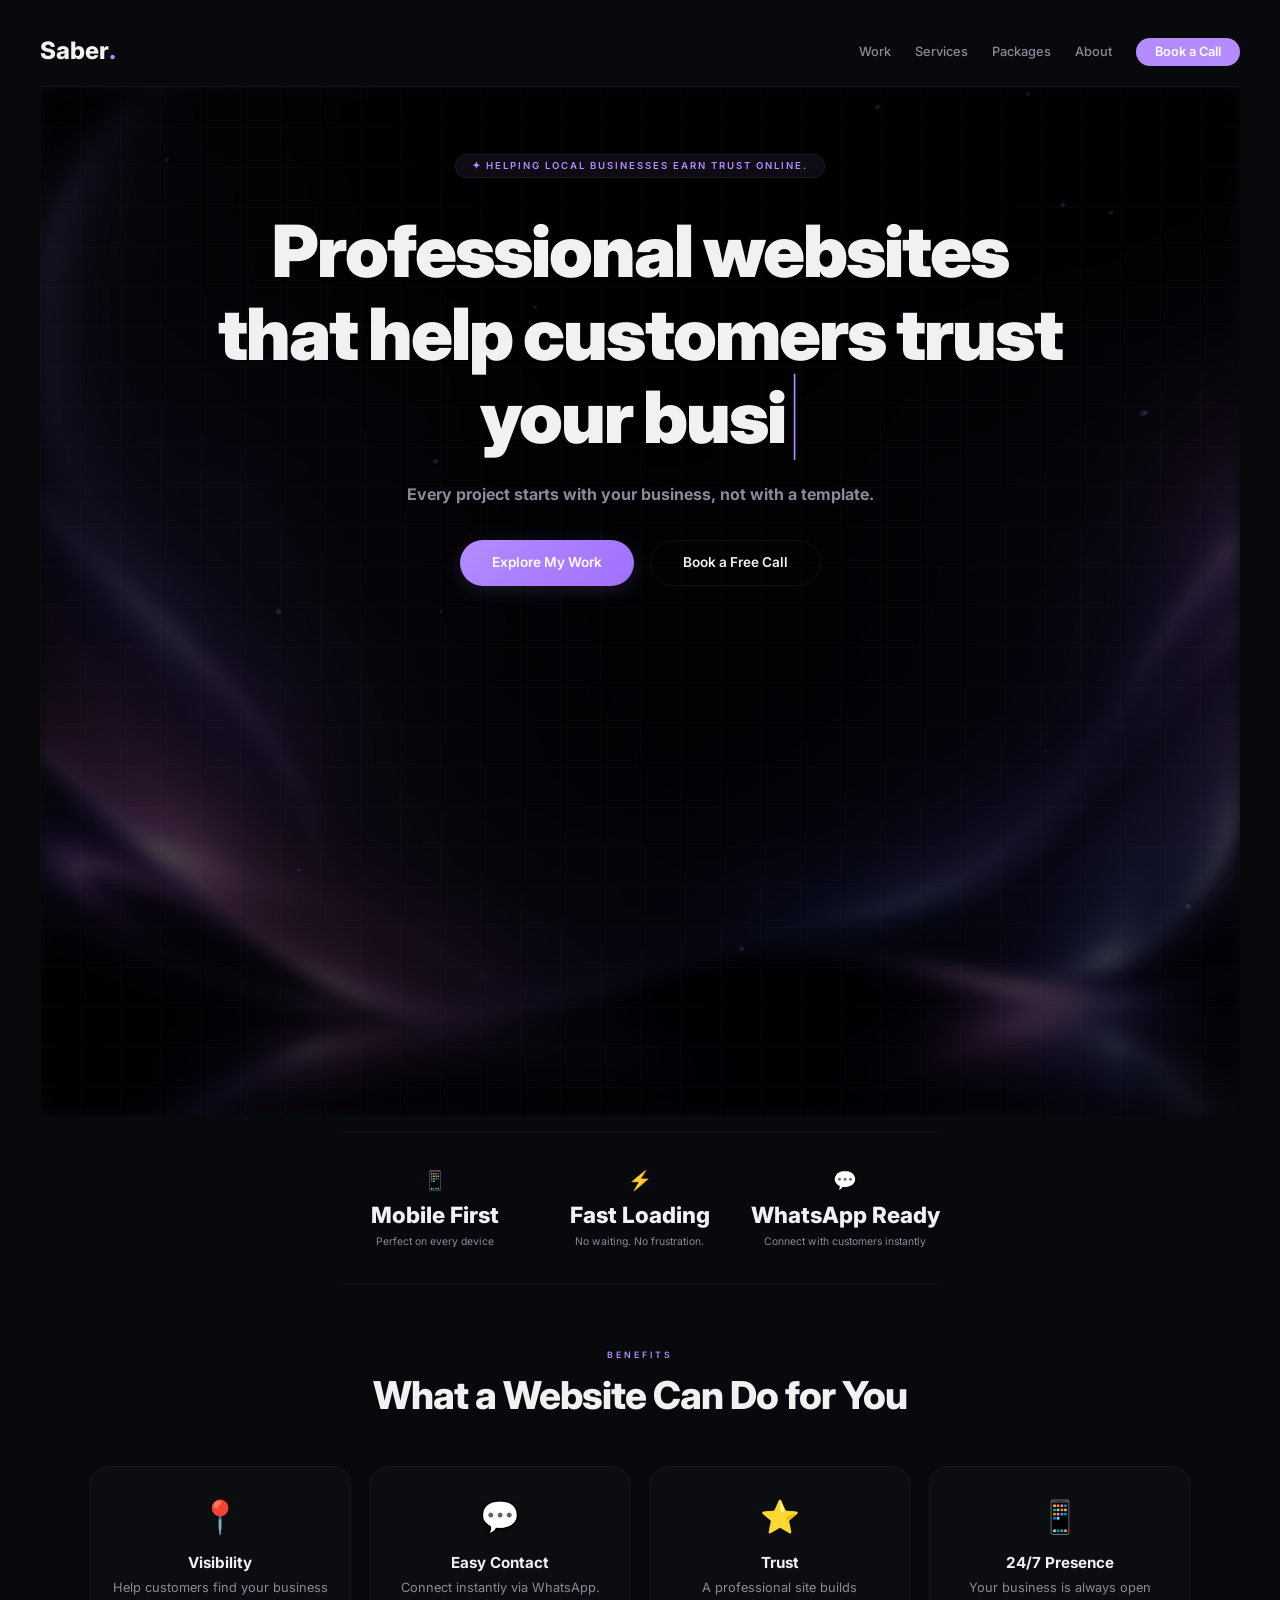
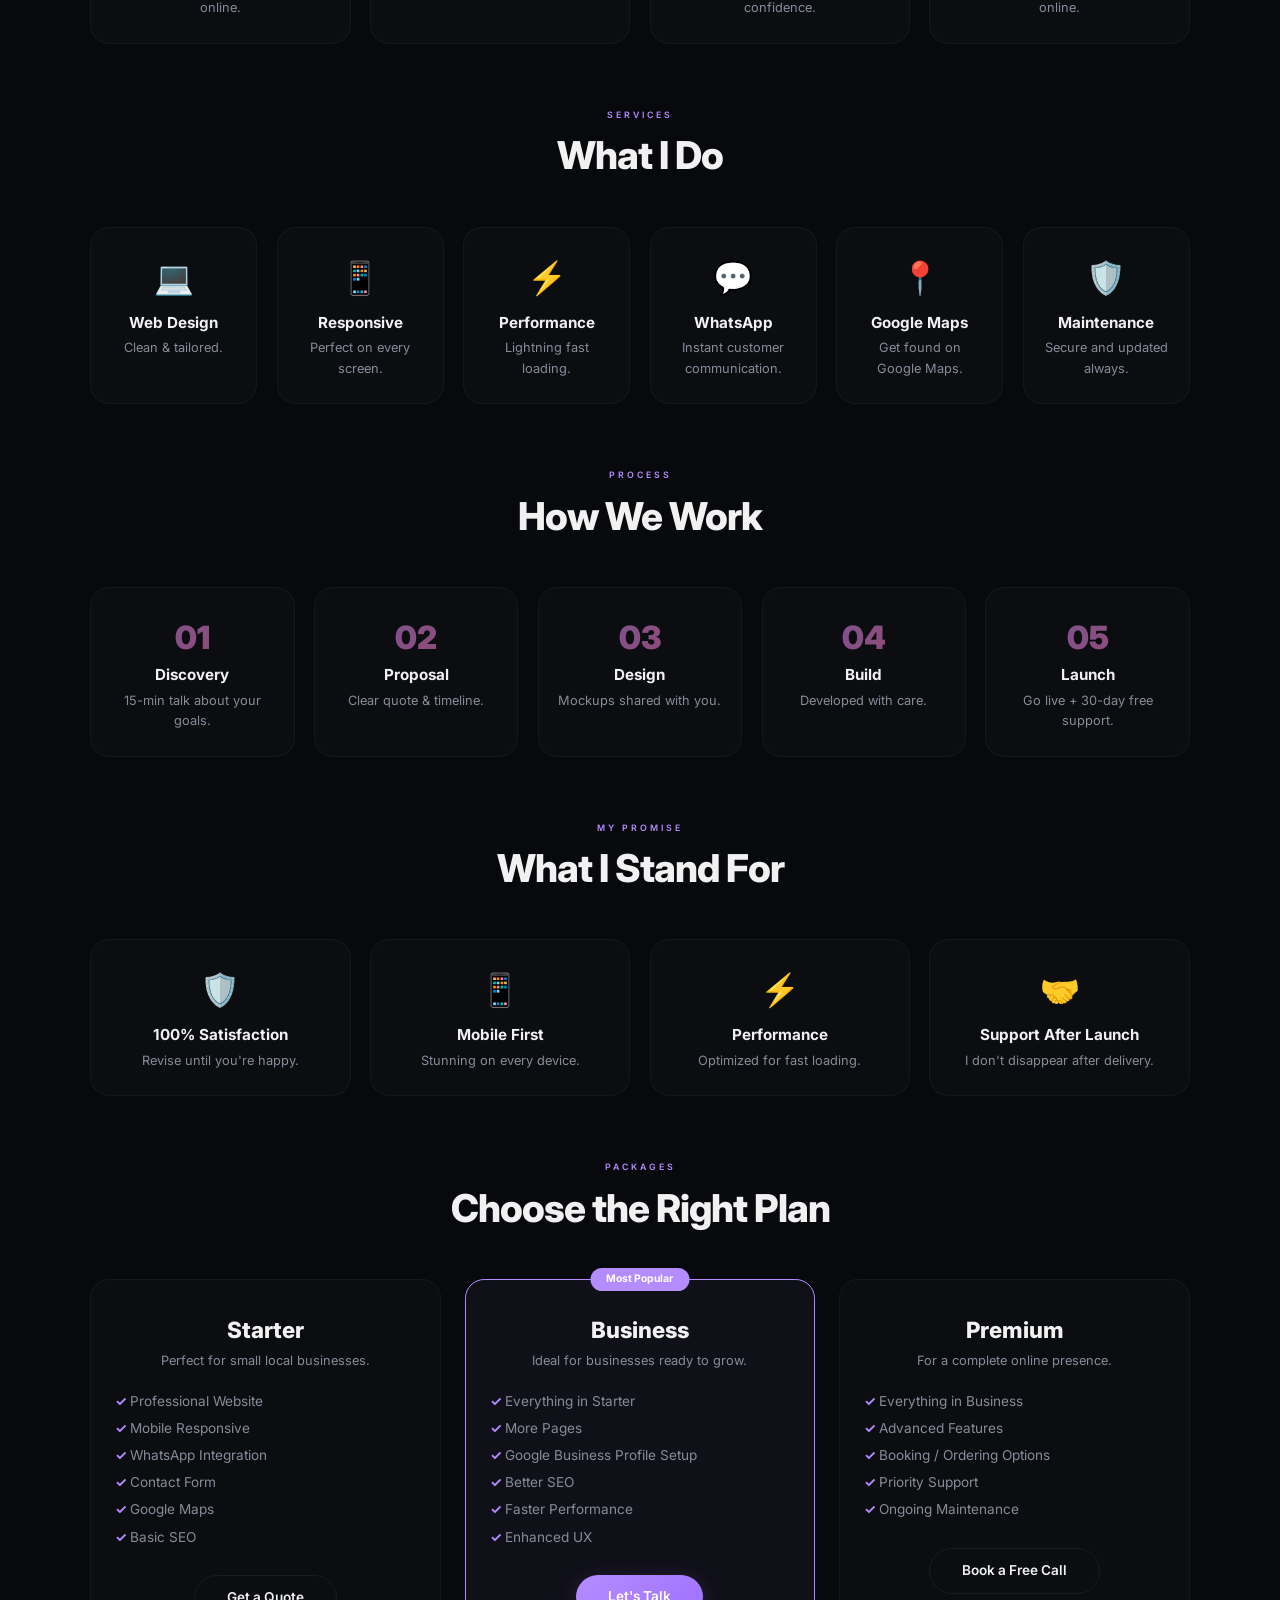
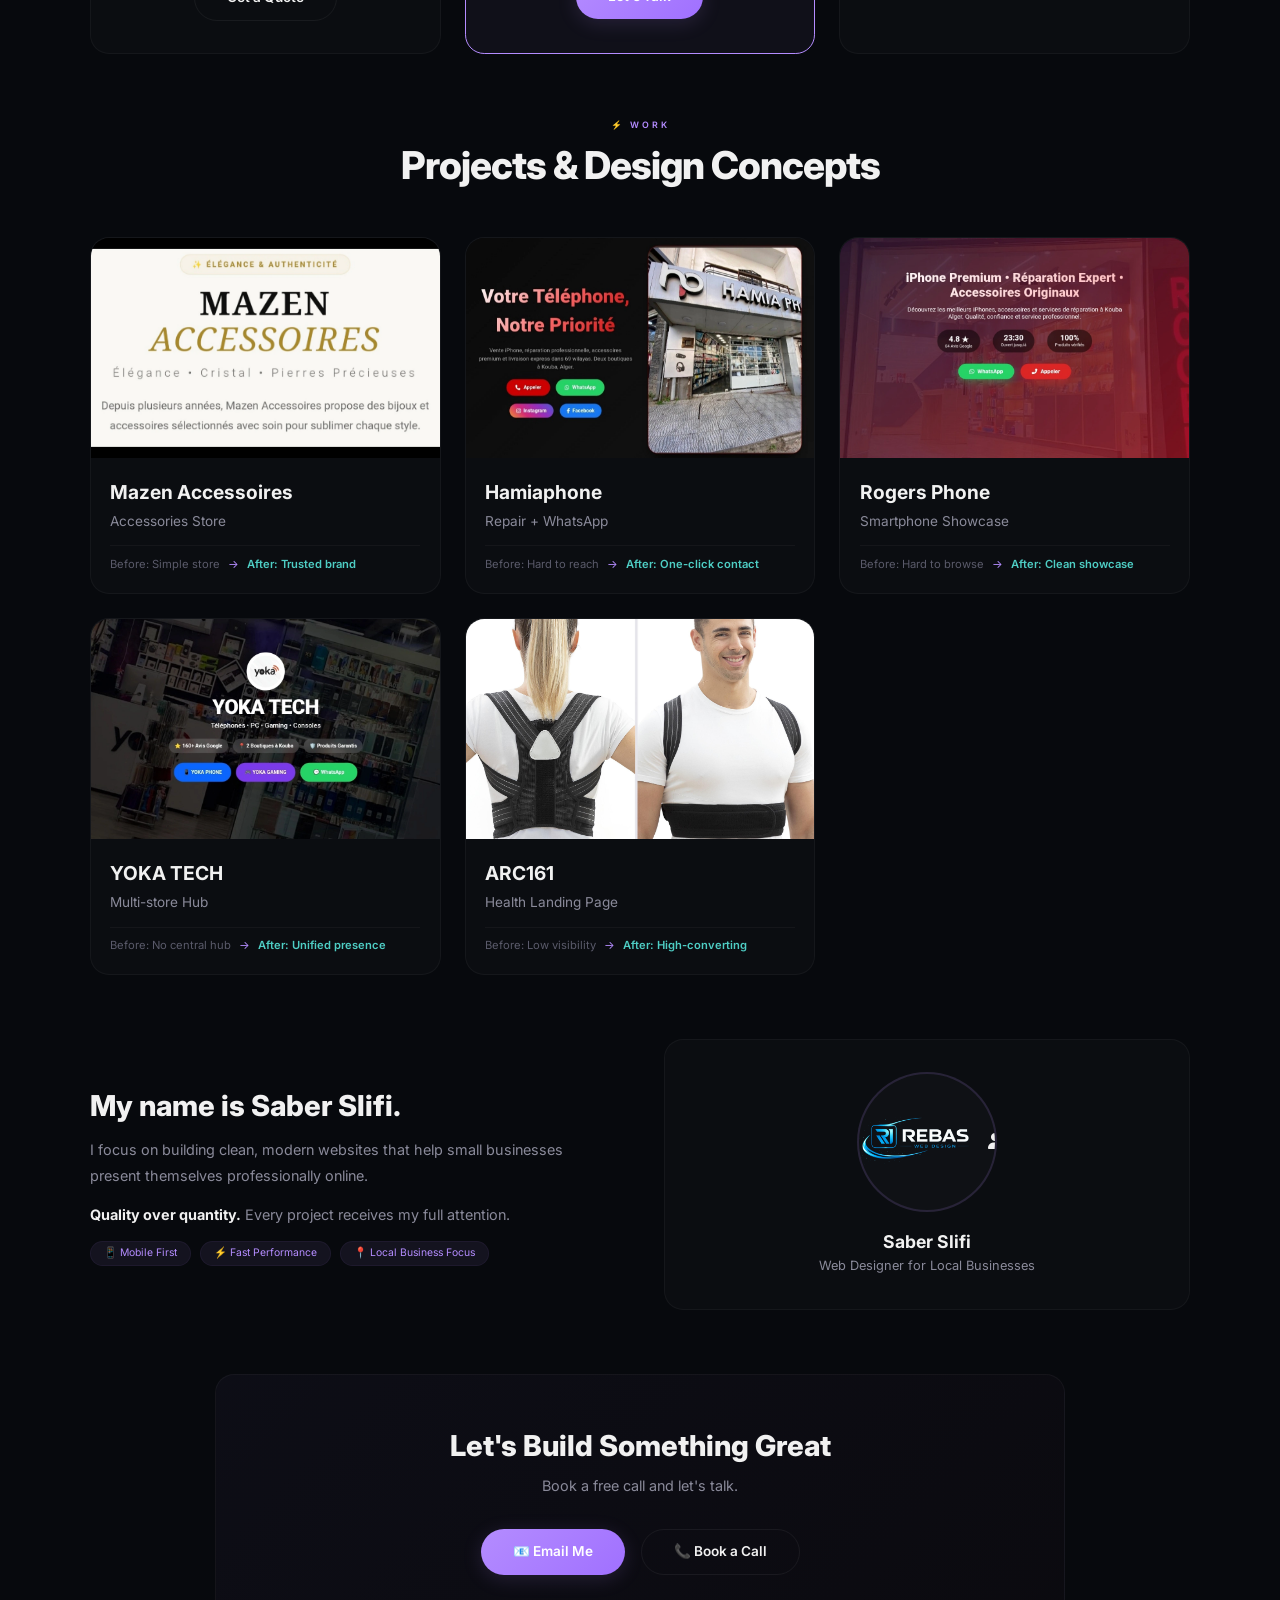
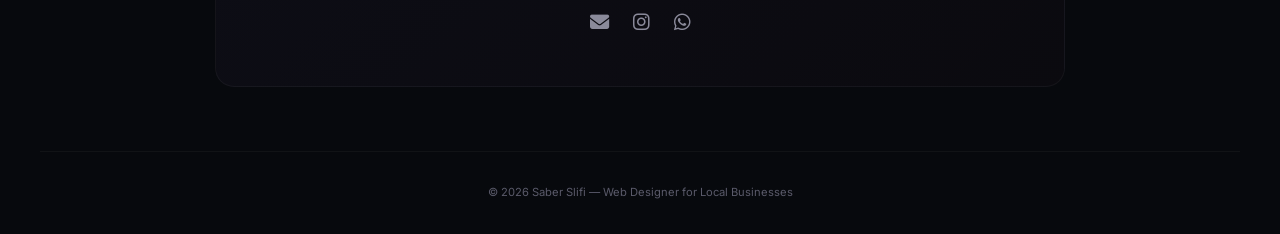
==== commit 711407d3: "Clean up index.html by removing unused styles and elements Removed unused fallback SVG styles and pr" ====
--- a/index.html
+++ b/index.html
@@ -9,42 +9,10 @@
     <link rel="stylesheet" href="https://fonts.googleapis.com/css2?family=Inter:opsz,wght@300;400;500;600;700;800;900&display=swap" />
     <link rel="stylesheet" href="https://cdnjs.cloudflare.com/ajax/libs/font-awesome/6.5.1/css/all.min.css" />
     <link rel="stylesheet" href="style.css" />
-    
-    <!-- 404 FIX: SVG DATA URI للصور المفقودة -->
-    <style>
-        .fallback-svg {
-            width: 100%;
-            height: 100%;
-            display: flex;
-            align-items: center;
-            justify-content: center;
-            font-size: 3rem;
-            color: #b48cff;
-            background: rgba(180, 140, 255, 0.05);
-        }
-        .profile-fallback {
-            width: 100%;
-            height: 100%;
-            display: flex;
-            align-items: center;
-            justify-content: center;
-            font-size: 3.5rem;
-            color: #b48cff;
-            background: rgba(255,255,255,0.02);
-        }
-    </style>
 </head>
 <body>
-    
-    <div id="preloader">
-        <div class="loader-content">
-            <div class="loader-logo">SS</div>
-            <div class="loader-bar"><div class="loader-progress"></div></div>
-        </div>
-    </div>
-
+    <div id="preloader"><div class="loader-content"><div class="loader-logo">SS</div><div class="loader-bar"><div class="loader-progress"></div></div></div></div>
     <div id="scroll-progress"></div>
-
     <div class="container">
         <nav class="navbar">
             <div class="logo">Saber<span class="dot">.</span></div>
@@ -57,7 +25,6 @@
             </ul>
         </nav>
         
-        <!-- HERO (في المركز تماماً) -->
         <section class="hero" id="hero">
             <div class="hero-bg-image"></div>
             <div class="hero-grid"></div>
@@ -140,64 +107,24 @@
         <section class="section" id="work">
             <div class="section-header"><span class="label">⚡ Work</span><h2>Projects & Design Concepts</h2></div>
             <div class="grid projects-grid" style="--cols: 3;">
-                <!-- Mazen -->
                 <a href="projects/mazen/" target="_blank" class="project-card">
-                    <div class="project-image">
-                        <picture>
-                            <source srcset="images/mazen.webp" type="image/webp">
-                            <img src="images/mazen.webp" alt="Mazen" onerror="this.style.display='none'; this.nextElementSibling.style.display='flex';">
-                            <div class="fallback-svg"><i class="fas fa-store"></i></div>
-                        </picture>
-                        <div class="project-overlay"><span>Explore →</span></div>
-                    </div>
+                    <div class="project-image"><img src="images/mazen.webp" alt="Mazen" onerror="this.style.display='none'; this.nextElementSibling.style.display='flex';"><div class="fallback-svg"><i class="fas fa-store"></i></div><div class="project-overlay"><span>Explore →</span></div></div>
                     <div class="project-info"><h3>Mazen Accessoires</h3><p>Accessories Store</p><div class="project-meta"><div class="transformation"><span class="before">Before: Simple store</span><span class="arrow">→</span><span class="after">After: Trusted brand</span></div></div></div>
                 </a>
-                <!-- Hamiaphone -->
                 <a href="https://gategith.github.io/hamiaphone-pro/" target="_blank" class="project-card">
-                    <div class="project-image">
-                        <picture>
-                            <source srcset="images/hamiaphone.webp" type="image/webp">
-                            <img src="images/hamiaphone.webp" alt="Hamiaphone" onerror="this.style.display='none'; this.nextElementSibling.style.display='flex';">
-                            <div class="fallback-svg"><i class="fas fa-tools"></i></div>
-                        </picture>
-                        <div class="project-overlay"><span>Explore →</span></div>
-                    </div>
+                    <div class="project-image"><img src="images/hamiaphone.webp" alt="Hamiaphone" onerror="this.style.display='none'; this.nextElementSibling.style.display='flex';"><div class="fallback-svg"><i class="fas fa-tools"></i></div><div class="project-overlay"><span>Explore →</span></div></div>
                     <div class="project-info"><h3>Hamiaphone</h3><p>Repair + WhatsApp</p><div class="project-meta"><div class="transformation"><span class="before">Before: Hard to reach</span><span class="arrow">→</span><span class="after">After: One-click contact</span></div></div></div>
                 </a>
-                <!-- Rogers -->
                 <a href="https://gategith.github.io/Rogers-Phone/" target="_blank" class="project-card">
-                    <div class="project-image">
-                        <picture>
-                            <source srcset="images/rogers.webp" type="image/webp">
-                            <img src="images/rogers.webp" alt="Rogers" onerror="this.style.display='none'; this.nextElementSibling.style.display='flex';">
-                            <div class="fallback-svg"><i class="fas fa-mobile-alt"></i></div>
-                        </picture>
-                        <div class="project-overlay"><span>Explore →</span></div>
-                    </div>
+                    <div class="project-image"><img src="images/rogers.webp" alt="Rogers" onerror="this.style.display='none'; this.nextElementSibling.style.display='flex';"><div class="fallback-svg"><i class="fas fa-mobile-alt"></i></div><div class="project-overlay"><span>Explore →</span></div></div>
                     <div class="project-info"><h3>Rogers Phone</h3><p>Smartphone Showcase</p><div class="project-meta"><div class="transformation"><span class="before">Before: Hard to browse</span><span class="arrow">→</span><span class="after">After: Clean showcase</span></div></div></div>
                 </a>
-                <!-- Yoka -->
                 <a href="https://gategith.github.io/YOKA-TECH/" target="_blank" class="project-card">
-                    <div class="project-image">
-                        <picture>
-                            <source srcset="images/yoka.webp" type="image/webp">
-                            <img src="images/yoka.webp" alt="Yoka" onerror="this.style.display='none'; this.nextElementSibling.style.display='flex';">
-                            <div class="fallback-svg"><i class="fas fa-server"></i></div>
-                        </picture>
-                        <div class="project-overlay"><span>Explore →</span></div>
-                    </div>
+                    <div class="project-image"><img src="images/yoka.webp" alt="Yoka" onerror="this.style.display='none'; this.nextElementSibling.style.display='flex';"><div class="fallback-svg"><i class="fas fa-server"></i></div><div class="project-overlay"><span>Explore →</span></div></div>
                     <div class="project-info"><h3>YOKA TECH</h3><p>Multi-store Hub</p><div class="project-meta"><div class="transformation"><span class="before">Before: No central hub</span><span class="arrow">→</span><span class="after">After: Unified presence</span></div></div></div>
                 </a>
-                <!-- Arc161 -->
                 <a href="projects/arc161/" target="_blank" class="project-card">
-                    <div class="project-image">
-                        <picture>
-                            <source srcset="projects/arc161/images/hero.jpg" type="image/jpeg">
-                            <img src="projects/arc161/images/hero.jpg" alt="Arc161" onerror="this.style.display='none'; this.nextElementSibling.style.display='flex';">
-                            <div class="fallback-svg"><i class="fas fa-heartbeat"></i></div>
-                        </picture>
-                        <div class="project-overlay"><span>Explore →</span></div>
-                    </div>
+                    <div class="project-image"><img src="projects/arc161/images/hero.jpg" alt="Arc161" onerror="this.style.display='none'; this.nextElementSibling.style.display='flex';"><div class="fallback-svg"><i class="fas fa-heartbeat"></i></div><div class="project-overlay"><span>Explore →</span></div></div>
                     <div class="project-info"><h3>ARC161</h3><p>Health Landing Page</p><div class="project-meta"><div class="transformation"><span class="before">Before: Low visibility</span><span class="arrow">→</span><span class="after">After: High-converting</span></div></div></div>
                 </a>
             </div>
@@ -212,13 +139,7 @@
                     <div class="badges"><span class="badge">📱 Mobile First</span><span class="badge">⚡ Fast Performance</span><span class="badge">📍 Local Business Focus</span></div>
                 </div>
                 <div class="about-image">
-                    <div class="profile-wrapper">
-                        <picture>
-                            <source srcset="images/profile.webp" type="image/webp">
-                            <img src="images/profile.webp" alt="Saber Slifi" onerror="this.style.display='none'; this.nextElementSibling.style.display='flex';">
-                            <div class="profile-fallback"><i class="fas fa-user"></i></div>
-                        </picture>
-                    </div>
+                    <div class="profile-wrapper"><img src="images/profile.webp" alt="Saber Slifi" onerror="this.style.display='none'; this.nextElementSibling.style.display='flex';"><div class="profile-fallback"><i class="fas fa-user"></i></div></div>
                     <h3>Saber Slifi</h3>
                     <p>Web Designer for Local Businesses</p>
                 </div>
--- a/style.css
+++ b/style.css
@@ -1,4 +1,12 @@
-:root { --bg: #07090d; --text: #f1f1f1; --muted: #8a8a9a; --primary: #b48cff; --secondary: #ff6b9d; --border: rgba(255,255,255,0.04); }
+:root {
+    --bg: #07090d;
+    --text: #f1f1f1;
+    --muted: #8a8a9a;
+    --primary: #b48cff;
+    --secondary: #ff6b9d;
+    --border: rgba(255,255,255,0.04);
+}
+
 * { margin: 0; padding: 0; box-sizing: border-box; }
 html { scroll-behavior: smooth; }
 
@@ -12,17 +20,41 @@
 }
 .container { max-width: 1200px; width: 100%; margin: 0 auto; }
 
-/* PRELOADER - في الوسط */
-#preloader { position: fixed; inset: 0; background: var(--bg); z-index: 9999; display: flex; align-items: center; justify-content: center; transition: opacity 0.8s ease; }
+/* PRELOADER */
+#preloader {
+    position: fixed; inset: 0;
+    background: var(--bg);
+    z-index: 9999;
+    display: flex;
+    align-items: center;
+    justify-content: center;
+    transition: opacity 0.8s ease;
+}
 #preloader.hide { opacity: 0; pointer-events: none; }
-.loader-logo { font-size: 3.5rem; font-weight: 900; background: linear-gradient(135deg, var(--primary), var(--secondary)); -webkit-background-clip: text; -webkit-text-fill-color: transparent; animation: pulse 1.2s infinite; }
-@keyframes pulse { 0%, 100% { transform: scale(1); opacity: 0.8; } 50% { transform: scale(1.1); opacity: 1; } }
+.loader-logo {
+    font-size: 3.5rem;
+    font-weight: 900;
+    background: linear-gradient(135deg, var(--primary), var(--secondary));
+    -webkit-background-clip: text;
+    -webkit-text-fill-color: transparent;
+    animation: pulse 1.2s infinite;
+}
+@keyframes pulse {
+    0%, 100% { transform: scale(1); opacity: 0.8; }
+    50% { transform: scale(1.1); opacity: 1; }
+}
 .loader-bar { width: 150px; height: 2px; background: rgba(255,255,255,0.06); margin: 16px auto 0; overflow: hidden; }
 .loader-progress { height: 100%; width: 0%; background: linear-gradient(90deg, var(--primary), var(--secondary)); animation: loadProgress 1.2s forwards; }
 @keyframes loadProgress { 0% { width: 0%; } 100% { width: 100%; } }
 
-#scroll-progress { position: fixed; top: 0; left: 0; height: 3px; background: linear-gradient(90deg, var(--primary), var(--secondary)); z-index: 1000; width: 0%; }
-
+#scroll-progress {
+    position: fixed; top: 0; left: 0;
+    height: 3px;
+    background: linear-gradient(90deg, var(--primary), var(--secondary));
+    z-index: 1000; width: 0%;
+}
+
+/* NAVBAR */
 .navbar { display: flex; justify-content: space-between; align-items: center; padding: 1rem 0; border-bottom: 1px solid var(--border); flex-wrap: wrap; gap: 1rem; }
 .logo { font-size: 1.5rem; font-weight: 800; }
 .logo .dot { color: var(--primary); }
@@ -31,19 +63,51 @@
 .nav-links a:hover { color: var(--text); }
 .nav-links .cta { background: var(--primary); color: #fff; padding: 0.4rem 1.2rem; border-radius: 2rem; font-weight: 600; }
 
-/* HERO - في الوسط */
-.hero { position: relative; padding: 4rem 0 3rem; text-align: center; min-height: 80vh; display: flex; flex-direction: column; justify-content: center; align-items: center; overflow: hidden; }
-.hero-bg-image { position: absolute; inset: 0; z-index: -2; background-image: url('images/hero-bg.jpg'); background-size: cover; background-position: center; filter: blur(8px) brightness(0.3) saturate(0.5); }
-.hero-grid { position: absolute; inset: 0; z-index: -1; background-image: linear-gradient(rgba(255,255,255,0.03) 1px, transparent 1px), linear-gradient(90deg, rgba(255,255,255,0.03) 1px, transparent 1px); background-size: 40px 40px; opacity: 0.5; pointer-events: none; }
-.hero-content { max-width: 850px; margin: 0 auto; position: relative; z-index: 1; }
-.hero .badge { display: inline-block; font-size: 0.6rem; font-weight: 600; letter-spacing: 2px; text-transform: uppercase; background: rgba(180, 140, 255, 0.08); padding: 0.2rem 1rem; border-radius: 2rem; border: 1px solid rgba(180, 140, 255, 0.08); color: var(--primary); margin-bottom: 2rem; }
+/* HERO - في المركز تماماً */
+.hero {
+    position: relative;
+    padding: 4rem 0 3rem;
+    text-align: center;
+    min-height: 80vh;
+    display: flex;
+    flex-direction: column;
+    justify-content: center;
+    align-items: center;
+    overflow: hidden;
+    width: 100%;
+}
+.hero-bg-image {
+    position: absolute; inset: 0; z-index: -2;
+    background-image: url('images/hero-bg.jpg');
+    background-size: cover; background-position: center;
+    filter: blur(8px) brightness(0.3) saturate(0.5);
+}
+.hero-grid {
+    position: absolute; inset: 0; z-index: -1;
+    background-image: linear-gradient(rgba(255,255,255,0.03) 1px, transparent 1px),
+                      linear-gradient(90deg, rgba(255,255,255,0.03) 1px, transparent 1px);
+    background-size: 40px 40px; opacity: 0.5; pointer-events: none;
+}
+.hero-content { max-width: 850px; margin: 0 auto; position: relative; z-index: 1; width: 100%; }
+.hero .badge {
+    display: inline-block; font-size: 0.6rem; font-weight: 600; letter-spacing: 2px; text-transform: uppercase;
+    background: rgba(180, 140, 255, 0.08); padding: 0.2rem 1rem; border-radius: 2rem;
+    border: 1px solid rgba(180, 140, 255, 0.08); color: var(--primary); margin-bottom: 2rem;
+}
 .hero h1 { font-size: clamp(2.5rem, 7vw, 4.5rem); font-weight: 900; line-height: 1.15; letter-spacing: -2px; margin-bottom: 1.5rem; min-height: 5rem; color: var(--text); }
 .cursor { color: var(--primary); animation: blink 0.8s step-end infinite; margin-left: 2px; font-weight: 100; }
 @keyframes blink { 0%, 100% { opacity: 1; } 50% { opacity: 0; } }
 .hero .subtitle { color: var(--muted); max-width: 550px; margin: 0 auto 2rem; font-size: 1rem; }
 .hero .buttons { display: flex; gap: 1rem; justify-content: center; flex-wrap: wrap; }
 
-.browser-window { width: 800px; max-width: 90vw; height: 450px; background: #0f1117; border-radius: 12px; border: 1px solid rgba(255,255,255,0.1); margin: 2rem auto 0; box-shadow: 0 20px 60px rgba(0,0,0,0.8); overflow: hidden; opacity: 0; transform: translateY(40px) scale(0.95); transition: all 0.9s cubic-bezier(0.23, 1, 0.32, 1); }
+/* BROWSER WINDOW */
+.browser-window {
+    width: 800px; max-width: 90vw; height: 450px;
+    background: #0f1117; border-radius: 12px; border: 1px solid rgba(255,255,255,0.1);
+    margin: 2rem auto 0; box-shadow: 0 20px 60px rgba(0,0,0,0.8);
+    overflow: hidden; opacity: 0; transform: translateY(40px) scale(0.95);
+    transition: all 0.9s cubic-bezier(0.23, 1, 0.32, 1);
+}
 .browser-window.active { opacity: 1; transform: translateY(0) scale(1); }
 .browser-header { padding: 12px; background: #1a1c23; display: flex; align-items: center; gap: 8px; border-bottom: 1px solid #2a2c33; }
 .dot { width: 12px; height: 12px; border-radius: 50%; display: inline-block; }
@@ -52,31 +116,49 @@
 .browser-body { height: calc(100% - 40px); }
 .browser-body iframe { width: 100%; height: 100%; border: none; transition: opacity 0.8s ease; }
 
-.btn { display: inline-flex; align-items: center; gap: 0.5rem; padding: 0.7rem 2rem; border-radius: 3rem; font-weight: 600; font-size: 0.85rem; text-decoration: none; transition: all 0.3s ease; border: none; cursor: pointer; }
+/* BUTTONS */
+.btn {
+    display: inline-flex; align-items: center; gap: 0.5rem;
+    padding: 0.7rem 2rem; border-radius: 3rem; font-weight: 600; font-size: 0.85rem;
+    text-decoration: none; transition: all 0.3s ease; border: none; cursor: pointer;
+}
 .btn.primary { background: linear-gradient(135deg, var(--primary), #a070ff); color: #fff; box-shadow: 0 4px 20px rgba(180, 140, 255, 0.15); }
 .btn.primary:hover { transform: translateY(-3px); box-shadow: 0 8px 30px rgba(180, 140, 255, 0.25); }
 .btn.secondary { background: transparent; border: 1px solid rgba(255,255,255,0.06); color: var(--text); }
 .btn.secondary:hover { border-color: var(--primary); background: rgba(180, 140, 255, 0.06); transform: translateY(-3px); }
 
-.stats { display: grid; grid-template-columns: repeat(3, 1fr); gap: 1rem; padding: 2rem 0; border-top: 1px solid var(--border); border-bottom: 1px solid var(--border); margin: 1rem auto 2.5rem; max-width: 600px; text-align: center; }
+/* STATS */
+.stats {
+    display: grid; grid-template-columns: repeat(3, 1fr); gap: 1rem;
+    padding: 2rem 0; border-top: 1px solid var(--border); border-bottom: 1px solid var(--border);
+    margin: 1rem auto 2.5rem; max-width: 600px; text-align: center; width: 100%;
+}
 .stat-item .icon { font-size: 1.2rem; display: block; margin-bottom: 0.1rem; }
 .stat-item .number { font-size: 1.4rem; font-weight: 800; color: var(--text); display: block; }
 .stat-item .label { font-size: 0.65rem; color: var(--muted); display: block; margin-top: 0.05rem; }
 
-.section { margin: 4rem auto; }
+/* SECTIONS */
+.section { margin: 4rem auto; width: 100%; }
 .section-header { text-align: center; margin-bottom: 2.5rem; }
 .section-header .label { font-size: 0.55rem; font-weight: 600; letter-spacing: 3px; text-transform: uppercase; color: var(--primary); display: block; margin-bottom: 0.2rem; }
 .section-header h2 { font-size: clamp(1.6rem, 3.5vw, 2.4rem); font-weight: 800; letter-spacing: -1px; }
-.grid { display: grid; gap: 1.2rem; max-width: 1100px; margin: 0 auto; grid-template-columns: repeat(var(--cols, 3), 1fr); }
-
-.card { background: rgba(255,255,255,0.02); border: 1px solid var(--border); border-radius: 1.2rem; padding: 1.5rem 1.2rem; text-align: center; transition: all 0.3s ease; opacity: 0; transform: translateY(20px); }
+
+/* GRID SYSTEM */
+.grid { display: grid; gap: 1.2rem; max-width: 1100px; margin: 0 auto; grid-template-columns: repeat(var(--cols, 3), 1fr); width: 100%; }
+
+/* CARDS */
+.card {
+    background: rgba(255,255,255,0.02); border: 1px solid var(--border); border-radius: 1.2rem;
+    padding: 1.5rem 1.2rem; text-align: center; transition: all 0.3s ease;
+    opacity: 1; transform: translateY(0); /* إزالة الاختفاء */
+}
 .card:hover { transform: translateY(-4px); border-color: rgba(180, 140, 255, 0.1); }
-.card.visible { opacity: 1; transform: translateY(0); }
 .card .icon { font-size: 2rem; display: block; margin-bottom: 0.5rem; }
 .card h3, .card h4 { font-size: 0.95rem; font-weight: 700; margin-bottom: 0.2rem; }
 .card p { font-size: 0.8rem; color: var(--muted); line-height: 1.6; }
 .step-num { font-size: 2rem; font-weight: 900; background: linear-gradient(135deg, var(--primary), var(--secondary)); -webkit-background-clip: text; -webkit-text-fill-color: transparent; display: block; opacity: 0.6; }
 
+/* PACKAGES */
 .packages-grid { gap: 1.5rem; }
 .package-card { position: relative; padding: 2rem 1.5rem; }
 .package-card h3 { font-size: 1.4rem; font-weight: 800; margin-bottom: 0.2rem; }
@@ -86,14 +168,17 @@
 .package-card.featured { border-color: var(--primary); background: rgba(180, 140, 255, 0.05); }
 .featured-badge { position: absolute; top: -12px; left: 50%; transform: translateX(-50%); background: var(--primary); color: #fff; padding: 0.2rem 1rem; border-radius: 2rem; font-size: 0.65rem; font-weight: 700; }
 
+/* PROJECTS */
 .projects-grid { gap: 1.5rem; }
-.project-card { background: rgba(255,255,255,0.02); border: 1px solid var(--border); border-radius: 1.2rem; overflow: hidden; transition: all 0.4s ease; text-decoration: none; color: inherit; display: block; transform: perspective(1000px) rotateX(0) rotateY(0); opacity: 0; transform: translateY(30px); }
-.project-card.visible { opacity: 1; transform: perspective(1000px) rotateX(0) rotateY(0) translateY(0); }
+.project-card {
+    background: rgba(255,255,255,0.02); border: 1px solid var(--border); border-radius: 1.2rem;
+    overflow: hidden; transition: all 0.4s ease; text-decoration: none; color: inherit; display: block;
+    transform: perspective(1000px) rotateX(0) rotateY(0);
+    opacity: 1; transform: translateY(0); /* إزالة الاختفاء */
+}
 .project-card:hover { transform: perspective(1000px) rotateX(2deg) rotateY(5deg) scale(1.02); border-color: rgba(180, 140, 255, 0.3); box-shadow: 0 0 40px rgba(180, 140, 255, 0.15); }
-
-/* الحل الجذري لـ 404: نعرض الأيقونة دائماً ونخفي الصورة */
-.image-container { width: 100%; height: 100%; display: flex; align-items: center; justify-content: center; background: #111122; position: relative; }
-.fallback { display: flex; align-items: center; justify-content: center; width: 100%; height: 100%; font-size: 3rem; color: var(--primary); background: rgba(180, 140, 255, 0.05); }
+.project-image { width: 100%; height: 220px; background: #111122; overflow: hidden; position: relative; }
+.project-image picture, .project-image img { width: 100%; height: 100%; object-fit: cover; display: block; }
 .project-overlay { position: absolute; inset: 0; display: flex; align-items: center; justify-content: center; background: rgba(7,9,13,0.7); opacity: 0; transition: opacity 0.4s ease; font-size: 0.85rem; font-weight: 600; color: #fff; backdrop-filter: blur(4px); }
 .project-card:hover .project-overlay { opacity: 1; }
 .project-info { padding: 1.2rem; }
@@ -105,6 +190,7 @@
 .transformation .arrow { color: var(--primary); }
 .transformation .after { color: #4ecdc4; font-weight: 600; }
 
+/* ABOUT */
 .about-grid { display: grid; grid-template-columns: 1fr 1fr; gap: 3rem; align-items: center; max-width: 1100px; margin: 0 auto; }
 .about-text h2 { font-size: 1.8rem; font-weight: 800; margin-bottom: 0.5rem; }
 .about-text p { color: var(--muted); margin-bottom: 0.8rem; line-height: 1.8; font-size: 0.9rem; }
@@ -112,13 +198,12 @@
 .about-text .badges { display: flex; gap: 0.6rem; flex-wrap: wrap; margin-top: 0.8rem; }
 .about-text .badges .badge { background: rgba(180, 140, 255, 0.08); padding: 0.2rem 0.8rem; border-radius: 2rem; font-size: 0.65rem; color: var(--primary); border: 1px solid rgba(180, 140, 255, 0.06); }
 .about-image { background: rgba(255,255,255,0.02); border: 1px solid var(--border); border-radius: 1.2rem; padding: 2rem; text-align: center; }
-
-/* الحل الجذري لصورة البروفايل */
 .profile-wrapper { width: 140px; height: 140px; margin: 0 auto 1rem; border-radius: 50%; overflow: hidden; border: 2px solid rgba(180, 140, 255, 0.15); display: flex; align-items: center; justify-content: center; background: rgba(255,255,255,0.02); flex-shrink: 0; }
-.fallback-profile { display: flex; align-items: center; justify-content: center; width: 100%; height: 100%; font-size: 3.5rem; color: var(--primary); }
+.profile-wrapper picture, .profile-wrapper img { width: 100%; height: 100%; object-fit: cover; display: block; }
 .about-image h3 { font-size: 1.1rem; }
 .about-image p { font-size: 0.8rem; color: var(--muted); }
 
+/* CONTACT */
 .contact-section { background: linear-gradient(135deg, rgba(180, 140, 255, 0.04), rgba(255, 107, 157, 0.02)); border: 1px solid var(--border); border-radius: 1.2rem; padding: 3rem; text-align: center; max-width: 850px; margin: 0 auto; }
 .contact-section h2 { font-size: 1.8rem; font-weight: 800; margin-bottom: 0.3rem; }
 .contact-section p { color: var(--muted); margin-bottom: 2rem; font-size: 0.9rem; }
@@ -129,9 +214,13 @@
 
 .footer { text-align: center; padding: 2rem 0 1rem; margin-top: 3rem; border-top: 1px solid var(--border); color: #5a5a6a; font-size: 0.7rem; }
 
+/* RESPONSIVE (ملائم لأي شاشة) */
+@media (max-width: 1024px) {
+    .grid { --cols: 2 !important; }
+}
 @media (max-width: 768px) {
     body { padding: 0.8rem; }
-    .grid { grid-template-columns: 1fr !important; gap: 1rem; }
+    .grid { --cols: 1 !important; gap: 1rem; }
     .stats { grid-template-columns: 1fr !important; gap: 0.5rem; }
     .about-grid { grid-template-columns: 1fr !important; gap: 2rem; }
     .hero { min-height: auto; padding: 2rem 0; }
@@ -140,5 +229,6 @@
     .browser-header { padding: 6px; }
     .address-bar { font-size: 0.5rem; }
     .btn { padding: 0.5rem 1rem; font-size: 0.75rem; }
+    .project-image { height: 180px; }
     .profile-wrapper { width: 100px; height: 100px; }
 }
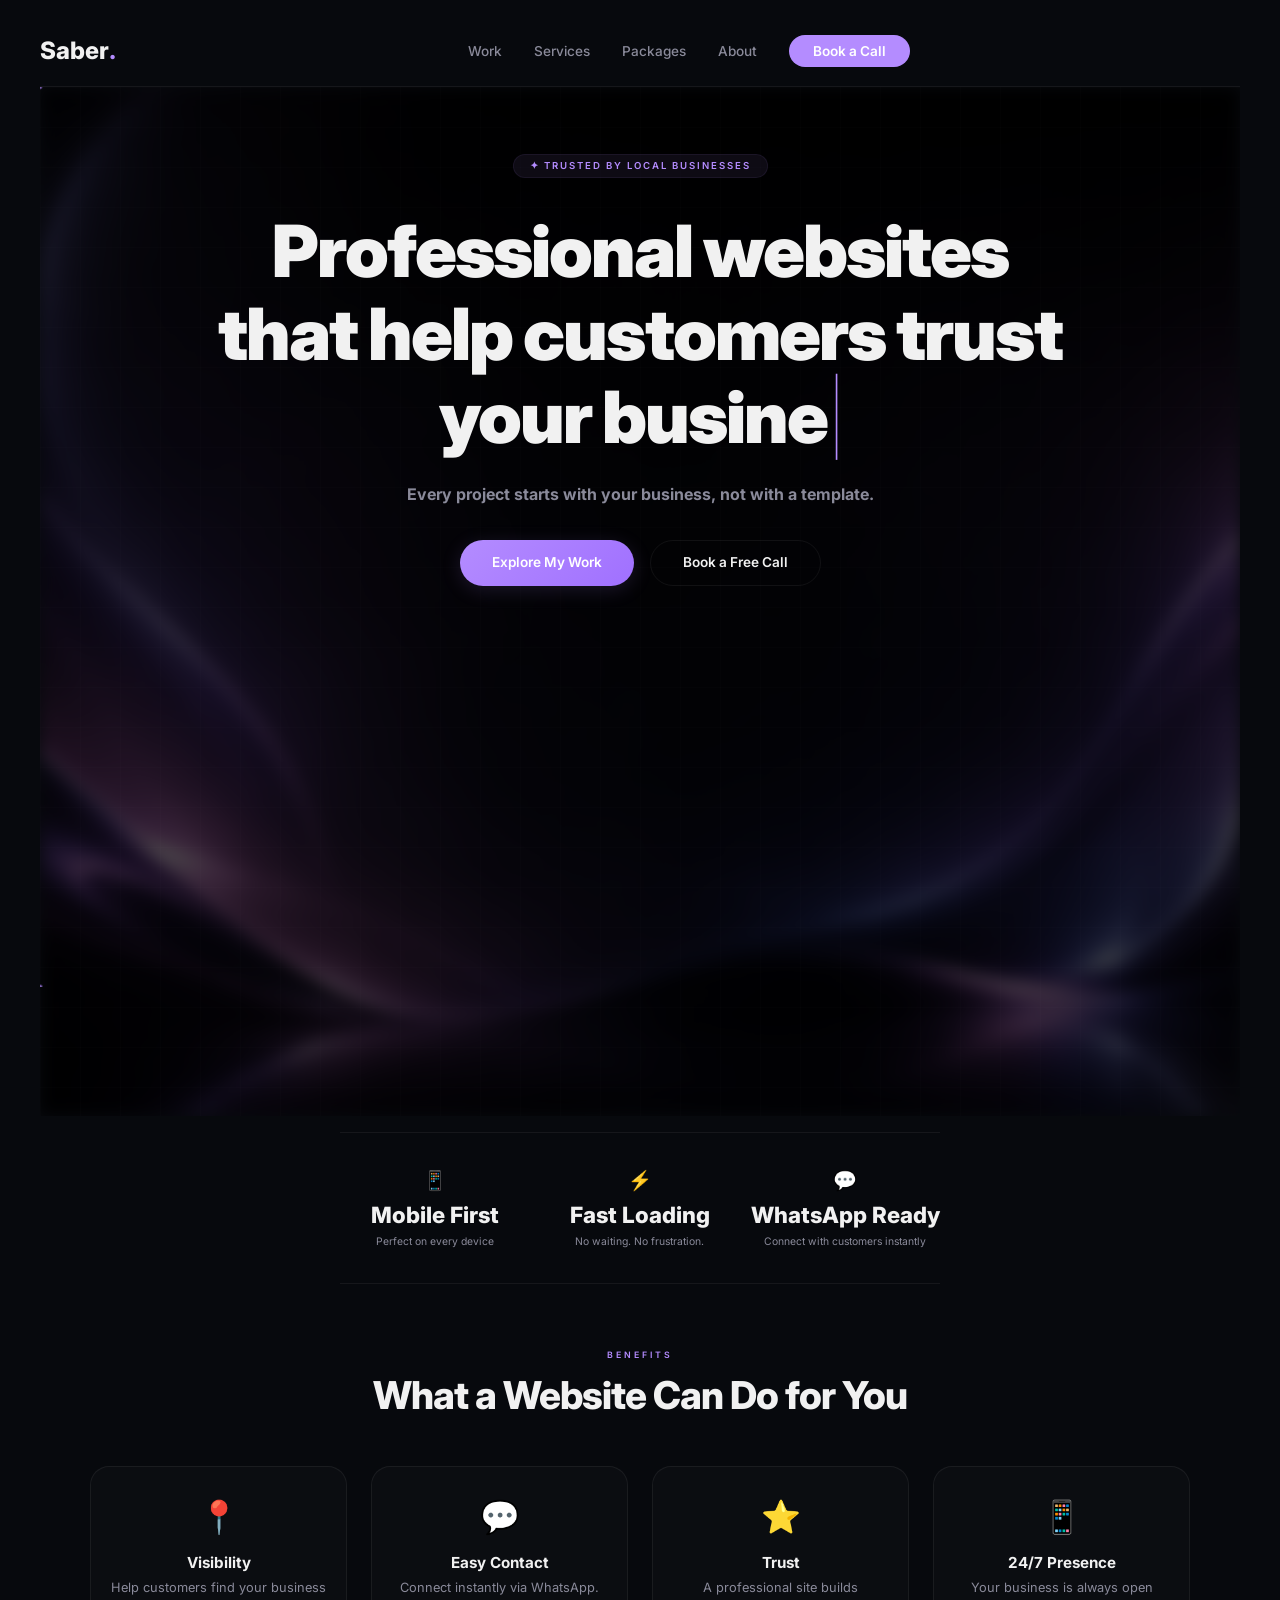
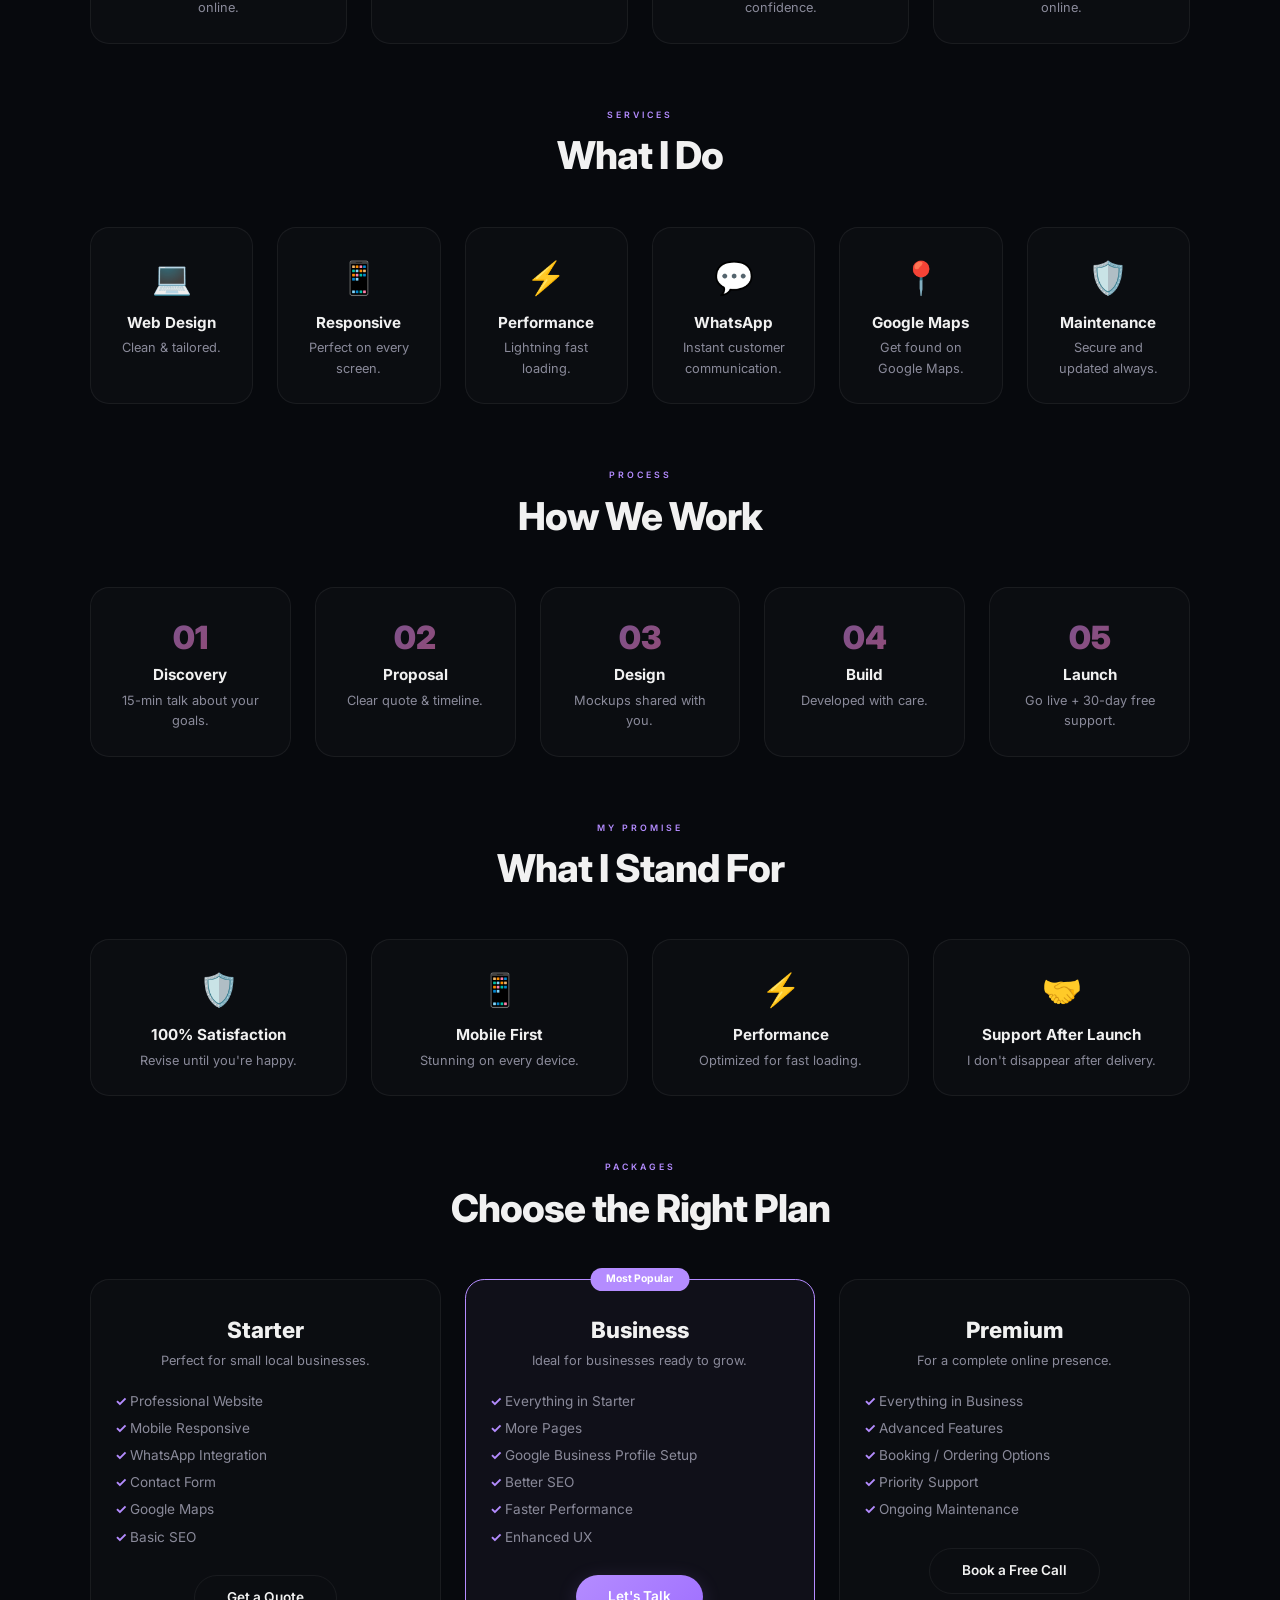
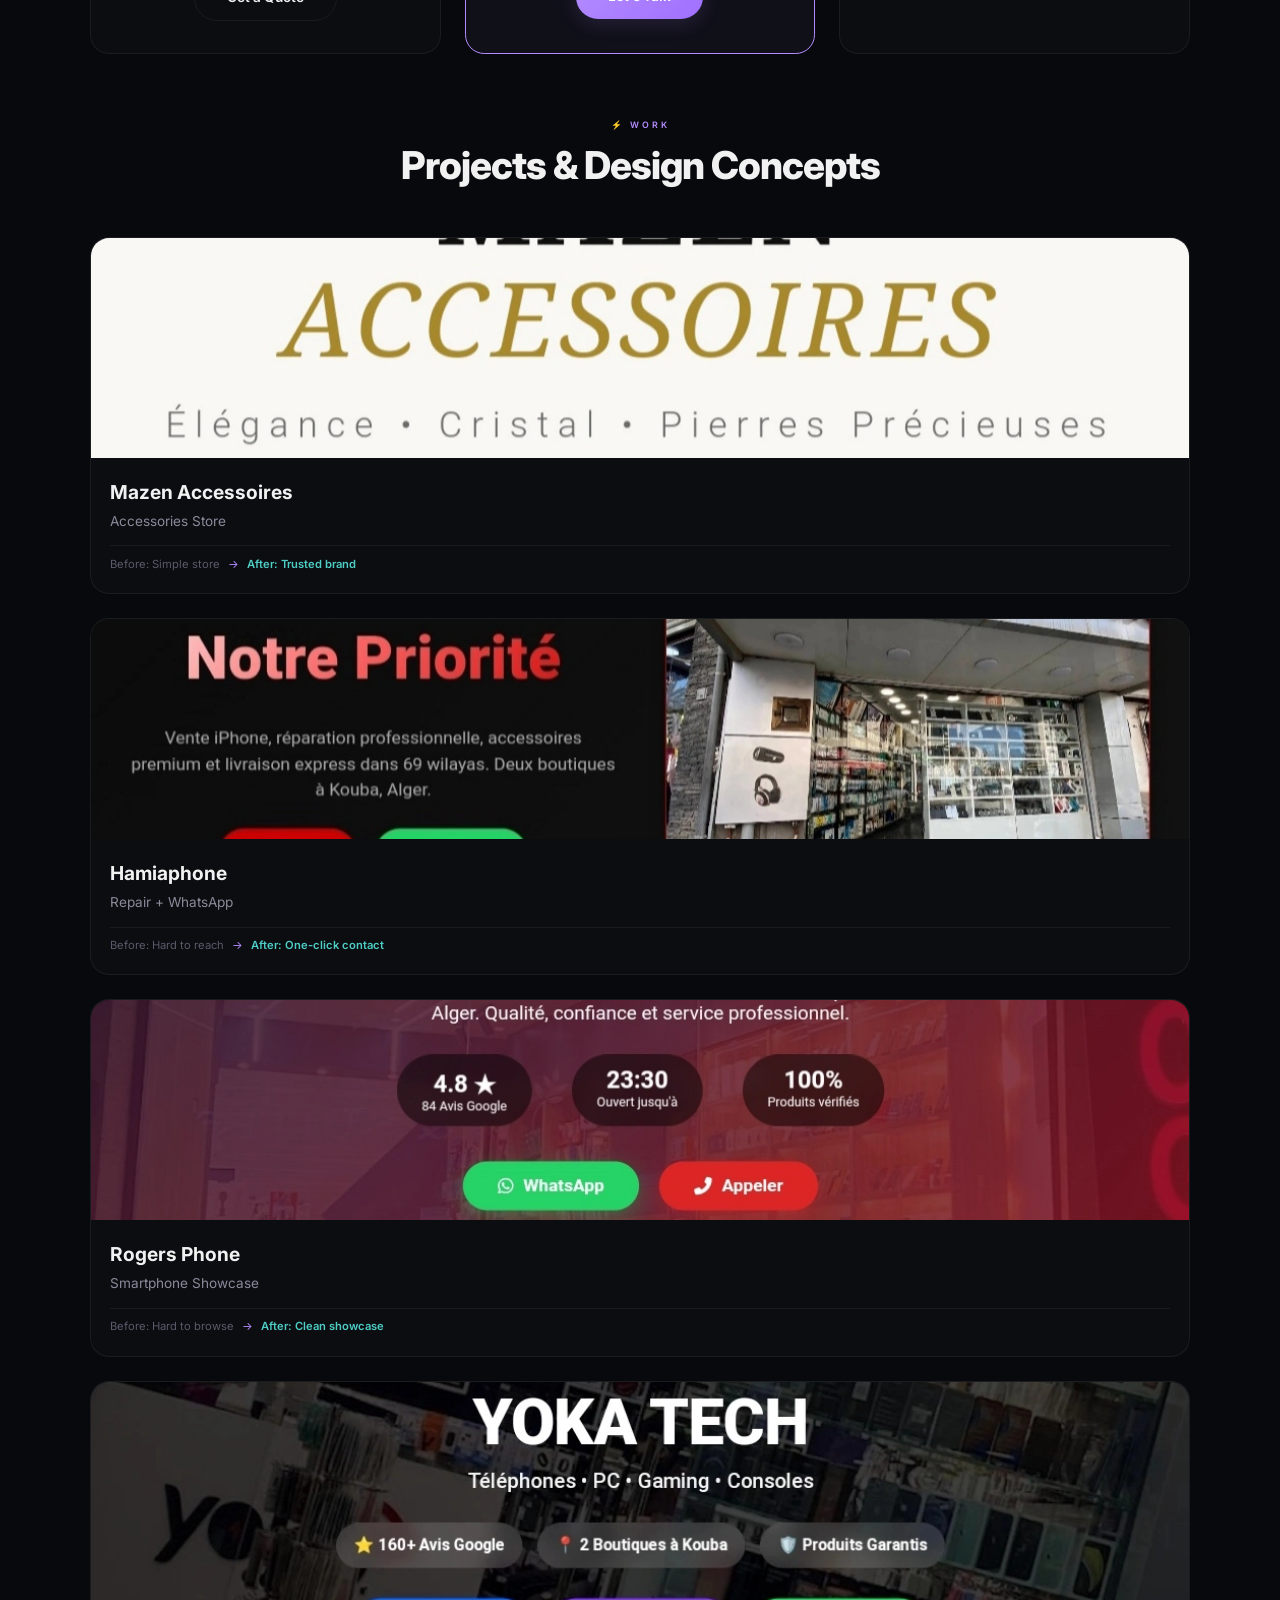
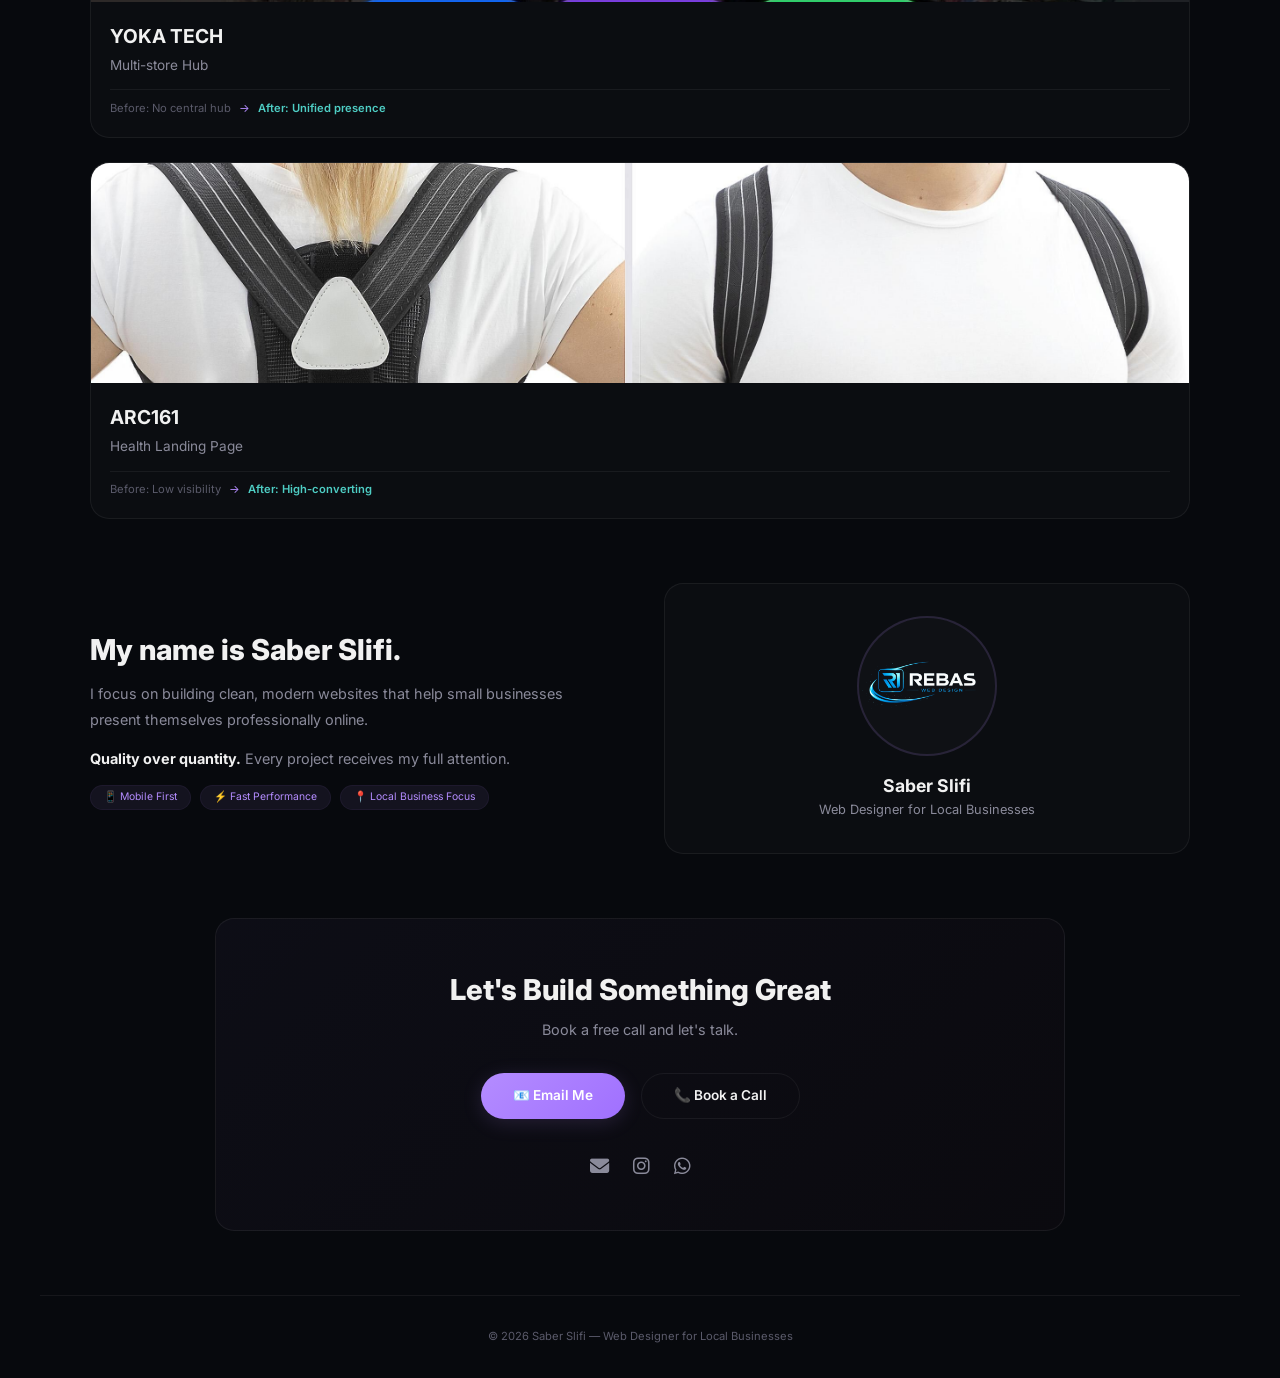
==== commit 48fa6cbf: "Update hero section and package details in index.html" ====
--- a/index.html
+++ b/index.html
@@ -11,9 +11,15 @@
     <link rel="stylesheet" href="style.css" />
 </head>
 <body>
+    
+    <!-- Preloader -->
     <div id="preloader"><div class="loader-content"><div class="loader-logo">SS</div><div class="loader-bar"><div class="loader-progress"></div></div></div></div>
+    
+    <!-- Scroll Progress -->
     <div id="scroll-progress"></div>
+
     <div class="container">
+        <!-- Navbar (Apple/Stripe Style) -->
         <nav class="navbar">
             <div class="logo">Saber<span class="dot">.</span></div>
             <ul class="nav-links">
@@ -25,11 +31,12 @@
             </ul>
         </nav>
         
+        <!-- Hero (Centered Vertically & Horizontally) -->
         <section class="hero" id="hero">
             <div class="hero-bg-image"></div>
             <div class="hero-grid"></div>
             <div class="hero-content">
-                <span class="badge">✦ Helping local businesses earn trust online.</span>
+                <span class="badge">✦ Trusted by Local Businesses</span>
                 <h1></h1>
                 <p class="subtitle"><strong>Every project starts with your business, not with a template.</strong></p>
                 <div class="buttons">
@@ -37,24 +44,30 @@
                     <a href="#contact" class="btn secondary">Book a Free Call</a>
                 </div>
             </div>
+
+            <!-- Browser Window (No saberslifi.com) -->
             <div class="browser-window" id="browser-loop">
                 <div class="browser-header">
                     <span class="dot red"></span><span class="dot yellow"></span><span class="dot green"></span>
-                    <span class="address-bar">saberslifi.com/projects</span>
-                </div>
-                <div class="browser-body"><iframe id="live-iframe" src="about:blank" loading="lazy"></iframe></div>
-            </div>
-        </section>
-        
+                    <span class="address-bar" id="address-bar">Live Preview</span>
+                </div>
+                <div class="browser-body">
+                    <iframe id="live-iframe" src="about:blank" loading="lazy"></iframe>
+                </div>
+            </div>
+        </section>
+        
+        <!-- Stats -->
         <div class="stats">
             <div class="stat-item"><span class="icon">📱</span><span class="number">Mobile First</span><span class="label">Perfect on every device</span></div>
             <div class="stat-item"><span class="icon">⚡</span><span class="number">Fast Loading</span><span class="label">No waiting. No frustration.</span></div>
             <div class="stat-item"><span class="icon">💬</span><span class="number">WhatsApp Ready</span><span class="label">Connect with customers instantly</span></div>
         </div>
 
+        <!-- Benefits -->
         <section class="section" id="benefits">
             <div class="section-header"><span class="label">Benefits</span><h2>What a Website Can Do for You</h2></div>
-            <div class="grid" style="--cols: 4;">
+            <div class="grid grid-4">
                 <div class="card"><span class="icon">📍</span><h4>Visibility</h4><p>Help customers find your business online.</p></div>
                 <div class="card"><span class="icon">💬</span><h4>Easy Contact</h4><p>Connect instantly via WhatsApp.</p></div>
                 <div class="card"><span class="icon">⭐</span><h4>Trust</h4><p>A professional site builds confidence.</p></div>
@@ -62,9 +75,10 @@
             </div>
         </section>
 
+        <!-- Services -->
         <section class="section" id="services">
             <div class="section-header"><span class="label">Services</span><h2>What I Do</h2></div>
-            <div class="grid" style="--cols: 6;">
+            <div class="grid grid-6">
                 <div class="card"><span class="icon">💻</span><h3>Web Design</h3><p>Clean & tailored.</p></div>
                 <div class="card"><span class="icon">📱</span><h3>Responsive</h3><p>Perfect on every screen.</p></div>
                 <div class="card"><span class="icon">⚡</span><h3>Performance</h3><p>Lightning fast loading.</p></div>
@@ -74,9 +88,10 @@
             </div>
         </section>
 
+        <!-- Process -->
         <section class="section" id="process">
             <div class="section-header"><span class="label">Process</span><h2>How We Work</h2></div>
-            <div class="grid" style="--cols: 5;">
+            <div class="grid grid-5">
                 <div class="card"><span class="step-num">01</span><h4>Discovery</h4><p>15-min talk about your goals.</p></div>
                 <div class="card"><span class="step-num">02</span><h4>Proposal</h4><p>Clear quote & timeline.</p></div>
                 <div class="card"><span class="step-num">03</span><h4>Design</h4><p>Mockups shared with you.</p></div>
@@ -85,9 +100,10 @@
             </div>
         </section>
 
+        <!-- Promise -->
         <section class="section" id="promise">
             <div class="section-header"><span class="label">My Promise</span><h2>What I Stand For</h2></div>
-            <div class="grid" style="--cols: 4;">
+            <div class="grid grid-4">
                 <div class="card"><span class="icon">🛡️</span><h4>100% Satisfaction</h4><p>Revise until you're happy.</p></div>
                 <div class="card"><span class="icon">📱</span><h4>Mobile First</h4><p>Stunning on every device.</p></div>
                 <div class="card"><span class="icon">⚡</span><h4>Performance</h4><p>Optimized for fast loading.</p></div>
@@ -95,34 +111,77 @@
             </div>
         </section>
 
+        <!-- Packages (Stripe Style) -->
         <section class="section" id="packages">
             <div class="section-header"><span class="label">Packages</span><h2>Choose the Right Plan</h2></div>
-            <div class="grid packages-grid" style="--cols: 3;">
-                <div class="package-card card"><h3>Starter</h3><p class="package-sub">Perfect for small local businesses.</p><ul class="package-features"><li>Professional Website</li><li>Mobile Responsive</li><li>WhatsApp Integration</li><li>Contact Form</li><li>Google Maps</li><li>Basic SEO</li></ul><a href="https://wa.me/213771021391?text=Hi%2C%20I'm%20interested%20in%20the%20Starter%20package." class="btn secondary" target="_blank">Get a Quote</a></div>
-                <div class="package-card card featured"><div class="featured-badge">Most Popular</div><h3>Business</h3><p class="package-sub">Ideal for businesses ready to grow.</p><ul class="package-features"><li>Everything in Starter</li><li>More Pages</li><li>Google Business Profile Setup</li><li>Better SEO</li><li>Faster Performance</li><li>Enhanced UX</li></ul><a href="https://wa.me/213771021391?text=Hi%2C%20I'd%20like%20to%20discuss%20the%20Business%20package." class="btn primary" target="_blank">Let's Talk</a></div>
-                <div class="package-card card"><h3>Premium</h3><p class="package-sub">For a complete online presence.</p><ul class="package-features"><li>Everything in Business</li><li>Advanced Features</li><li>Booking / Ordering Options</li><li>Priority Support</li><li>Ongoing Maintenance</li></ul><a href="https://wa.me/213771021391?text=Hi%2C%20I'm%20interested%20in%20the%20Premium%20package." class="btn secondary" target="_blank">Book a Free Call</a></div>
-            </div>
-        </section>
-
+            <div class="grid grid-3 packages-grid">
+                <div class="package-card card">
+                    <h3>Starter</h3>
+                    <p class="package-sub">Perfect for small local businesses.</p>
+                    <ul class="package-features">
+                        <li>Professional Website</li>
+                        <li>Mobile Responsive</li>
+                        <li>WhatsApp Integration</li>
+                        <li>Contact Form</li>
+                        <li>Google Maps</li>
+                        <li>Basic SEO</li>
+                    </ul>
+                    <a href="https://wa.me/213771021391?text=Hi%2C%20I'm%20interested%20in%20the%20Starter%20package." class="btn secondary" target="_blank">Get a Quote</a>
+                </div>
+                <div class="package-card card featured">
+                    <div class="featured-badge">Most Popular</div>
+                    <h3>Business</h3>
+                    <p class="package-sub">Ideal for businesses ready to grow.</p>
+                    <ul class="package-features">
+                        <li>Everything in Starter</li>
+                        <li>More Pages</li>
+                        <li>Google Business Profile Setup</li>
+                        <li>Better SEO</li>
+                        <li>Faster Performance</li>
+                        <li>Enhanced UX</li>
+                    </ul>
+                    <a href="https://wa.me/213771021391?text=Hi%2C%20I'd%20like%20to%20discuss%20the%20Business%20package." class="btn primary" target="_blank">Let's Talk</a>
+                </div>
+                <div class="package-card card">
+                    <h3>Premium</h3>
+                    <p class="package-sub">For a complete online presence.</p>
+                    <ul class="package-features">
+                        <li>Everything in Business</li>
+                        <li>Advanced Features</li>
+                        <li>Booking / Ordering Options</li>
+                        <li>Priority Support</li>
+                        <li>Ongoing Maintenance</li>
+                    </ul>
+                    <a href="https://wa.me/213771021391?text=Hi%2C%20I'm%20interested%20in%20the%20Premium%20package." class="btn secondary" target="_blank">Book a Free Call</a>
+                </div>
+            </div>
+        </section>
+
+        <!-- Work (5 Projects - 404 Proof) -->
         <section class="section" id="work">
             <div class="section-header"><span class="label">⚡ Work</span><h2>Projects & Design Concepts</h2></div>
-            <div class="grid projects-grid" style="--cols: 3;">
+            <div class="grid projects-grid">
+                <!-- Mazen -->
                 <a href="projects/mazen/" target="_blank" class="project-card">
                     <div class="project-image"><img src="images/mazen.webp" alt="Mazen" onerror="this.style.display='none'; this.nextElementSibling.style.display='flex';"><div class="fallback-svg"><i class="fas fa-store"></i></div><div class="project-overlay"><span>Explore →</span></div></div>
                     <div class="project-info"><h3>Mazen Accessoires</h3><p>Accessories Store</p><div class="project-meta"><div class="transformation"><span class="before">Before: Simple store</span><span class="arrow">→</span><span class="after">After: Trusted brand</span></div></div></div>
                 </a>
+                <!-- Hamiaphone -->
                 <a href="https://gategith.github.io/hamiaphone-pro/" target="_blank" class="project-card">
                     <div class="project-image"><img src="images/hamiaphone.webp" alt="Hamiaphone" onerror="this.style.display='none'; this.nextElementSibling.style.display='flex';"><div class="fallback-svg"><i class="fas fa-tools"></i></div><div class="project-overlay"><span>Explore →</span></div></div>
                     <div class="project-info"><h3>Hamiaphone</h3><p>Repair + WhatsApp</p><div class="project-meta"><div class="transformation"><span class="before">Before: Hard to reach</span><span class="arrow">→</span><span class="after">After: One-click contact</span></div></div></div>
                 </a>
+                <!-- Rogers -->
                 <a href="https://gategith.github.io/Rogers-Phone/" target="_blank" class="project-card">
                     <div class="project-image"><img src="images/rogers.webp" alt="Rogers" onerror="this.style.display='none'; this.nextElementSibling.style.display='flex';"><div class="fallback-svg"><i class="fas fa-mobile-alt"></i></div><div class="project-overlay"><span>Explore →</span></div></div>
                     <div class="project-info"><h3>Rogers Phone</h3><p>Smartphone Showcase</p><div class="project-meta"><div class="transformation"><span class="before">Before: Hard to browse</span><span class="arrow">→</span><span class="after">After: Clean showcase</span></div></div></div>
                 </a>
+                <!-- Yoka -->
                 <a href="https://gategith.github.io/YOKA-TECH/" target="_blank" class="project-card">
                     <div class="project-image"><img src="images/yoka.webp" alt="Yoka" onerror="this.style.display='none'; this.nextElementSibling.style.display='flex';"><div class="fallback-svg"><i class="fas fa-server"></i></div><div class="project-overlay"><span>Explore →</span></div></div>
                     <div class="project-info"><h3>YOKA TECH</h3><p>Multi-store Hub</p><div class="project-meta"><div class="transformation"><span class="before">Before: No central hub</span><span class="arrow">→</span><span class="after">After: Unified presence</span></div></div></div>
                 </a>
+                <!-- Arc161 -->
                 <a href="projects/arc161/" target="_blank" class="project-card">
                     <div class="project-image"><img src="projects/arc161/images/hero.jpg" alt="Arc161" onerror="this.style.display='none'; this.nextElementSibling.style.display='flex';"><div class="fallback-svg"><i class="fas fa-heartbeat"></i></div><div class="project-overlay"><span>Explore →</span></div></div>
                     <div class="project-info"><h3>ARC161</h3><p>Health Landing Page</p><div class="project-meta"><div class="transformation"><span class="before">Before: Low visibility</span><span class="arrow">→</span><span class="after">After: High-converting</span></div></div></div>
@@ -130,6 +189,7 @@
             </div>
         </section>
         
+        <!-- About -->
         <section class="section" id="about">
             <div class="about-grid">
                 <div class="about-text">
@@ -146,6 +206,7 @@
             </div>
         </section>
         
+        <!-- Contact -->
         <section class="section" id="contact">
             <div class="contact-section">
                 <h2>Let's Build Something Great</h2>
--- a/style.css
+++ b/style.css
@@ -4,161 +4,106 @@
     --muted: #8a8a9a;
     --primary: #b48cff;
     --secondary: #ff6b9d;
-    --border: rgba(255,255,255,0.04);
+    --accent: #4ecdc4;
+    --border: rgba(255, 255, 255, 0.06);
+    --radius: 1.2rem;
+    --font: 'Inter', sans-serif;
 }
 
 * { margin: 0; padding: 0; box-sizing: border-box; }
 html { scroll-behavior: smooth; }
-
 body {
-    font-family: 'Inter', sans-serif;
+    font-family: var(--font);
     background: var(--bg);
     color: var(--text);
     line-height: 1.6;
     padding: 1rem;
     overflow-x: hidden;
+    display: flex;
+    flex-direction: column;
+    align-items: center;
+    min-height: 100vh;
 }
-.container { max-width: 1200px; width: 100%; margin: 0 auto; }
+.container { max-width: 1200px; width: 100%; }
 
-/* PRELOADER */
-#preloader {
-    position: fixed; inset: 0;
-    background: var(--bg);
-    z-index: 9999;
-    display: flex;
-    align-items: center;
-    justify-content: center;
-    transition: opacity 0.8s ease;
-}
+/* Preloader */
+#preloader { position: fixed; inset: 0; background: var(--bg); z-index: 9999; display: flex; align-items: center; justify-content: center; transition: opacity 0.8s ease; }
 #preloader.hide { opacity: 0; pointer-events: none; }
-.loader-logo {
-    font-size: 3.5rem;
-    font-weight: 900;
-    background: linear-gradient(135deg, var(--primary), var(--secondary));
-    -webkit-background-clip: text;
-    -webkit-text-fill-color: transparent;
-    animation: pulse 1.2s infinite;
-}
-@keyframes pulse {
-    0%, 100% { transform: scale(1); opacity: 0.8; }
-    50% { transform: scale(1.1); opacity: 1; }
-}
+.loader-logo { font-size: 3.5rem; font-weight: 900; background: linear-gradient(135deg, var(--primary), var(--secondary)); -webkit-background-clip: text; -webkit-text-fill-color: transparent; animation: pulse 1.2s infinite; }
+@keyframes pulse { 0%, 100% { transform: scale(1); opacity: 0.8; } 50% { transform: scale(1.1); opacity: 1; } }
 .loader-bar { width: 150px; height: 2px; background: rgba(255,255,255,0.06); margin: 16px auto 0; overflow: hidden; }
 .loader-progress { height: 100%; width: 0%; background: linear-gradient(90deg, var(--primary), var(--secondary)); animation: loadProgress 1.2s forwards; }
 @keyframes loadProgress { 0% { width: 0%; } 100% { width: 100%; } }
 
-#scroll-progress {
-    position: fixed; top: 0; left: 0;
-    height: 3px;
-    background: linear-gradient(90deg, var(--primary), var(--secondary));
-    z-index: 1000; width: 0%;
-}
+#scroll-progress { position: fixed; top: 0; left: 0; height: 3px; background: linear-gradient(90deg, var(--primary), var(--secondary)); z-index: 1000; width: 0%; }
 
-/* NAVBAR */
-.navbar { display: flex; justify-content: space-between; align-items: center; padding: 1rem 0; border-bottom: 1px solid var(--border); flex-wrap: wrap; gap: 1rem; }
+/* Navbar (Apple / Stripe Style) */
+.navbar { display: flex; justify-content: space-between; align-items: center; padding: 1rem 0; border-bottom: 1px solid var(--border); flex-wrap: wrap; gap: 1rem; width: 100%; }
 .logo { font-size: 1.5rem; font-weight: 800; }
 .logo .dot { color: var(--primary); }
-.nav-links { display: flex; gap: 1.5rem; list-style: none; align-items: center; flex-wrap: wrap; }
-.nav-links a { color: var(--muted); text-decoration: none; font-size: 0.8rem; font-weight: 500; transition: color 0.3s ease; }
+.nav-links { display: flex; gap: 2rem; list-style: none; align-items: center; flex-wrap: wrap; margin: 0 auto; }
+.nav-links a { color: var(--muted); text-decoration: none; font-size: 0.85rem; font-weight: 500; transition: color 0.3s ease; }
 .nav-links a:hover { color: var(--text); }
-.nav-links .cta { background: var(--primary); color: #fff; padding: 0.4rem 1.2rem; border-radius: 2rem; font-weight: 600; }
+.nav-links .cta { background: var(--primary); color: #fff; padding: 0.5rem 1.5rem; border-radius: 2rem; font-weight: 600; font-size: 0.85rem; }
+.nav-links .cta:hover { background: #c4a0ff; transform: translateY(-2px); }
 
-/* HERO - في المركز تماماً */
-.hero {
-    position: relative;
-    padding: 4rem 0 3rem;
-    text-align: center;
-    min-height: 80vh;
-    display: flex;
-    flex-direction: column;
-    justify-content: center;
-    align-items: center;
-    overflow: hidden;
-    width: 100%;
-}
-.hero-bg-image {
-    position: absolute; inset: 0; z-index: -2;
-    background-image: url('images/hero-bg.jpg');
-    background-size: cover; background-position: center;
-    filter: blur(8px) brightness(0.3) saturate(0.5);
-}
-.hero-grid {
-    position: absolute; inset: 0; z-index: -1;
-    background-image: linear-gradient(rgba(255,255,255,0.03) 1px, transparent 1px),
-                      linear-gradient(90deg, rgba(255,255,255,0.03) 1px, transparent 1px);
-    background-size: 40px 40px; opacity: 0.5; pointer-events: none;
-}
-.hero-content { max-width: 850px; margin: 0 auto; position: relative; z-index: 1; width: 100%; }
-.hero .badge {
-    display: inline-block; font-size: 0.6rem; font-weight: 600; letter-spacing: 2px; text-transform: uppercase;
-    background: rgba(180, 140, 255, 0.08); padding: 0.2rem 1rem; border-radius: 2rem;
-    border: 1px solid rgba(180, 140, 255, 0.08); color: var(--primary); margin-bottom: 2rem;
-}
+/* Hero (Centered) */
+.hero { position: relative; min-height: 90vh; display: flex; flex-direction: column; justify-content: center; align-items: center; text-align: center; padding: 4rem 1rem 2rem; overflow: hidden; width: 100%; }
+.hero-bg-image { position: absolute; inset: 0; z-index: -2; background-image: url('images/hero-bg.jpg'); background-size: cover; background-position: center; filter: blur(8px) brightness(0.3) saturate(0.5); }
+.hero-grid { position: absolute; inset: 0; z-index: -1; background-image: linear-gradient(rgba(255,255,255,0.02) 1px, transparent 1px), linear-gradient(90deg, rgba(255,255,255,0.02) 1px, transparent 1px); background-size: 40px 40px; opacity: 0.5; pointer-events: none; }
+.hero-content { max-width: 850px; width: 100%; position: relative; z-index: 1; }
+.hero .badge { display: inline-block; font-size: 0.6rem; font-weight: 600; letter-spacing: 2px; text-transform: uppercase; background: rgba(180, 140, 255, 0.08); padding: 0.2rem 1rem; border-radius: 2rem; border: 1px solid rgba(180, 140, 255, 0.08); color: var(--primary); margin-bottom: 2rem; }
 .hero h1 { font-size: clamp(2.5rem, 7vw, 4.5rem); font-weight: 900; line-height: 1.15; letter-spacing: -2px; margin-bottom: 1.5rem; min-height: 5rem; color: var(--text); }
 .cursor { color: var(--primary); animation: blink 0.8s step-end infinite; margin-left: 2px; font-weight: 100; }
 @keyframes blink { 0%, 100% { opacity: 1; } 50% { opacity: 0; } }
 .hero .subtitle { color: var(--muted); max-width: 550px; margin: 0 auto 2rem; font-size: 1rem; }
 .hero .buttons { display: flex; gap: 1rem; justify-content: center; flex-wrap: wrap; }
 
-/* BROWSER WINDOW */
-.browser-window {
-    width: 800px; max-width: 90vw; height: 450px;
-    background: #0f1117; border-radius: 12px; border: 1px solid rgba(255,255,255,0.1);
-    margin: 2rem auto 0; box-shadow: 0 20px 60px rgba(0,0,0,0.8);
-    overflow: hidden; opacity: 0; transform: translateY(40px) scale(0.95);
-    transition: all 0.9s cubic-bezier(0.23, 1, 0.32, 1);
-}
+/* Browser Window */
+.browser-window { width: 800px; max-width: 100%; height: 450px; background: #0f1117; border-radius: 12px; border: 1px solid rgba(255,255,255,0.1); margin: 3rem auto 0; box-shadow: 0 20px 60px rgba(0,0,0,0.8); overflow: hidden; opacity: 0; transform: translateY(40px) scale(0.95); transition: all 0.9s cubic-bezier(0.23, 1, 0.32, 1); }
 .browser-window.active { opacity: 1; transform: translateY(0) scale(1); }
 .browser-header { padding: 12px; background: #1a1c23; display: flex; align-items: center; gap: 8px; border-bottom: 1px solid #2a2c33; }
 .dot { width: 12px; height: 12px; border-radius: 50%; display: inline-block; }
 .red { background: #ff5f56; } .yellow { background: #ffbd2e; } .green { background: #27c93f; }
-.address-bar { flex: 1; background: #0f1117; color: var(--muted); padding: 4px 12px; border-radius: 6px; font-size: 0.75rem; text-align: center; }
-.browser-body { height: calc(100% - 40px); }
+.address-bar { flex: 1; background: #0f1117; color: var(--muted); padding: 4px 12px; border-radius: 6px; font-size: 0.75rem; text-align: center; white-space: nowrap; overflow: hidden; text-overflow: ellipsis; }
+.browser-body { height: calc(100% - 40px); background: #0f1117; display: flex; align-items: center; justify-content: center; }
 .browser-body iframe { width: 100%; height: 100%; border: none; transition: opacity 0.8s ease; }
 
-/* BUTTONS */
-.btn {
-    display: inline-flex; align-items: center; gap: 0.5rem;
-    padding: 0.7rem 2rem; border-radius: 3rem; font-weight: 600; font-size: 0.85rem;
-    text-decoration: none; transition: all 0.3s ease; border: none; cursor: pointer;
-}
+/* Buttons */
+.btn { display: inline-flex; align-items: center; gap: 0.5rem; padding: 0.7rem 2rem; border-radius: 3rem; font-weight: 600; font-size: 0.85rem; text-decoration: none; transition: all 0.3s ease; border: none; cursor: pointer; }
 .btn.primary { background: linear-gradient(135deg, var(--primary), #a070ff); color: #fff; box-shadow: 0 4px 20px rgba(180, 140, 255, 0.15); }
 .btn.primary:hover { transform: translateY(-3px); box-shadow: 0 8px 30px rgba(180, 140, 255, 0.25); }
 .btn.secondary { background: transparent; border: 1px solid rgba(255,255,255,0.06); color: var(--text); }
 .btn.secondary:hover { border-color: var(--primary); background: rgba(180, 140, 255, 0.06); transform: translateY(-3px); }
 
-/* STATS */
-.stats {
-    display: grid; grid-template-columns: repeat(3, 1fr); gap: 1rem;
-    padding: 2rem 0; border-top: 1px solid var(--border); border-bottom: 1px solid var(--border);
-    margin: 1rem auto 2.5rem; max-width: 600px; text-align: center; width: 100%;
-}
+/* Stats */
+.stats { display: grid; grid-template-columns: repeat(3, 1fr); gap: 1rem; padding: 2rem 0; border-top: 1px solid var(--border); border-bottom: 1px solid var(--border); margin: 1rem auto 2.5rem; max-width: 600px; text-align: center; }
 .stat-item .icon { font-size: 1.2rem; display: block; margin-bottom: 0.1rem; }
 .stat-item .number { font-size: 1.4rem; font-weight: 800; color: var(--text); display: block; }
 .stat-item .label { font-size: 0.65rem; color: var(--muted); display: block; margin-top: 0.05rem; }
 
-/* SECTIONS */
+/* Sections */
 .section { margin: 4rem auto; width: 100%; }
 .section-header { text-align: center; margin-bottom: 2.5rem; }
 .section-header .label { font-size: 0.55rem; font-weight: 600; letter-spacing: 3px; text-transform: uppercase; color: var(--primary); display: block; margin-bottom: 0.2rem; }
 .section-header h2 { font-size: clamp(1.6rem, 3.5vw, 2.4rem); font-weight: 800; letter-spacing: -1px; }
 
-/* GRID SYSTEM */
-.grid { display: grid; gap: 1.2rem; max-width: 1100px; margin: 0 auto; grid-template-columns: repeat(var(--cols, 3), 1fr); width: 100%; }
+/* Grid System */
+.grid { display: grid; gap: 1.5rem; max-width: 1100px; margin: 0 auto; width: 100%; }
+.grid-4 { grid-template-columns: repeat(4, 1fr); }
+.grid-6 { grid-template-columns: repeat(6, 1fr); }
+.grid-5 { grid-template-columns: repeat(5, 1fr); }
+.grid-3 { grid-template-columns: repeat(3, 1fr); }
 
-/* CARDS */
-.card {
-    background: rgba(255,255,255,0.02); border: 1px solid var(--border); border-radius: 1.2rem;
-    padding: 1.5rem 1.2rem; text-align: center; transition: all 0.3s ease;
-    opacity: 1; transform: translateY(0); /* إزالة الاختفاء */
-}
-.card:hover { transform: translateY(-4px); border-color: rgba(180, 140, 255, 0.1); }
+/* Cards */
+.card { background: rgba(255,255,255,0.02); border: 1px solid var(--border); border-radius: var(--radius); padding: 1.5rem 1.2rem; text-align: center; transition: all 0.3s ease; }
+.card:hover { transform: translateY(-4px); border-color: rgba(180, 140, 255, 0.15); }
 .card .icon { font-size: 2rem; display: block; margin-bottom: 0.5rem; }
 .card h3, .card h4 { font-size: 0.95rem; font-weight: 700; margin-bottom: 0.2rem; }
 .card p { font-size: 0.8rem; color: var(--muted); line-height: 1.6; }
 .step-num { font-size: 2rem; font-weight: 900; background: linear-gradient(135deg, var(--primary), var(--secondary)); -webkit-background-clip: text; -webkit-text-fill-color: transparent; display: block; opacity: 0.6; }
 
-/* PACKAGES */
+/* Packages */
 .packages-grid { gap: 1.5rem; }
 .package-card { position: relative; padding: 2rem 1.5rem; }
 .package-card h3 { font-size: 1.4rem; font-weight: 800; margin-bottom: 0.2rem; }
@@ -168,17 +113,13 @@
 .package-card.featured { border-color: var(--primary); background: rgba(180, 140, 255, 0.05); }
 .featured-badge { position: absolute; top: -12px; left: 50%; transform: translateX(-50%); background: var(--primary); color: #fff; padding: 0.2rem 1rem; border-radius: 2rem; font-size: 0.65rem; font-weight: 700; }
 
-/* PROJECTS */
+/* Projects */
 .projects-grid { gap: 1.5rem; }
-.project-card {
-    background: rgba(255,255,255,0.02); border: 1px solid var(--border); border-radius: 1.2rem;
-    overflow: hidden; transition: all 0.4s ease; text-decoration: none; color: inherit; display: block;
-    transform: perspective(1000px) rotateX(0) rotateY(0);
-    opacity: 1; transform: translateY(0); /* إزالة الاختفاء */
-}
+.project-card { background: rgba(255,255,255,0.02); border: 1px solid var(--border); border-radius: var(--radius); overflow: hidden; transition: all 0.4s ease; text-decoration: none; color: inherit; display: block; }
 .project-card:hover { transform: perspective(1000px) rotateX(2deg) rotateY(5deg) scale(1.02); border-color: rgba(180, 140, 255, 0.3); box-shadow: 0 0 40px rgba(180, 140, 255, 0.15); }
-.project-image { width: 100%; height: 220px; background: #111122; overflow: hidden; position: relative; }
-.project-image picture, .project-image img { width: 100%; height: 100%; object-fit: cover; display: block; }
+.project-image { width: 100%; height: 220px; background: #111122; overflow: hidden; position: relative; display: flex; align-items: center; justify-content: center; }
+.project-image img { width: 100%; height: 100%; object-fit: cover; display: block; }
+.fallback-svg { display: none; width: 100%; height: 100%; align-items: center; justify-content: center; font-size: 3rem; color: var(--primary); background: rgba(180, 140, 255, 0.05); }
 .project-overlay { position: absolute; inset: 0; display: flex; align-items: center; justify-content: center; background: rgba(7,9,13,0.7); opacity: 0; transition: opacity 0.4s ease; font-size: 0.85rem; font-weight: 600; color: #fff; backdrop-filter: blur(4px); }
 .project-card:hover .project-overlay { opacity: 1; }
 .project-info { padding: 1.2rem; }
@@ -188,23 +129,24 @@
 .transformation { display: flex; align-items: center; gap: 8px; font-size: 0.7rem; color: var(--muted); }
 .transformation .before { color: #5a5a6a; }
 .transformation .arrow { color: var(--primary); }
-.transformation .after { color: #4ecdc4; font-weight: 600; }
+.transformation .after { color: var(--accent); font-weight: 600; }
 
-/* ABOUT */
+/* About */
 .about-grid { display: grid; grid-template-columns: 1fr 1fr; gap: 3rem; align-items: center; max-width: 1100px; margin: 0 auto; }
 .about-text h2 { font-size: 1.8rem; font-weight: 800; margin-bottom: 0.5rem; }
 .about-text p { color: var(--muted); margin-bottom: 0.8rem; line-height: 1.8; font-size: 0.9rem; }
 .about-text p strong { color: var(--text); }
 .about-text .badges { display: flex; gap: 0.6rem; flex-wrap: wrap; margin-top: 0.8rem; }
 .about-text .badges .badge { background: rgba(180, 140, 255, 0.08); padding: 0.2rem 0.8rem; border-radius: 2rem; font-size: 0.65rem; color: var(--primary); border: 1px solid rgba(180, 140, 255, 0.06); }
-.about-image { background: rgba(255,255,255,0.02); border: 1px solid var(--border); border-radius: 1.2rem; padding: 2rem; text-align: center; }
+.about-image { background: rgba(255,255,255,0.02); border: 1px solid var(--border); border-radius: var(--radius); padding: 2rem; text-align: center; }
 .profile-wrapper { width: 140px; height: 140px; margin: 0 auto 1rem; border-radius: 50%; overflow: hidden; border: 2px solid rgba(180, 140, 255, 0.15); display: flex; align-items: center; justify-content: center; background: rgba(255,255,255,0.02); flex-shrink: 0; }
-.profile-wrapper picture, .profile-wrapper img { width: 100%; height: 100%; object-fit: cover; display: block; }
+.profile-wrapper img { width: 100%; height: 100%; object-fit: cover; display: block; }
+.profile-fallback { display: none; width: 100%; height: 100%; align-items: center; justify-content: center; font-size: 3.5rem; color: var(--primary); }
 .about-image h3 { font-size: 1.1rem; }
 .about-image p { font-size: 0.8rem; color: var(--muted); }
 
-/* CONTACT */
-.contact-section { background: linear-gradient(135deg, rgba(180, 140, 255, 0.04), rgba(255, 107, 157, 0.02)); border: 1px solid var(--border); border-radius: 1.2rem; padding: 3rem; text-align: center; max-width: 850px; margin: 0 auto; }
+/* Contact */
+.contact-section { background: linear-gradient(135deg, rgba(180, 140, 255, 0.04), rgba(255, 107, 157, 0.02)); border: 1px solid var(--border); border-radius: var(--radius); padding: 3rem; text-align: center; max-width: 850px; margin: 0 auto; }
 .contact-section h2 { font-size: 1.8rem; font-weight: 800; margin-bottom: 0.3rem; }
 .contact-section p { color: var(--muted); margin-bottom: 2rem; font-size: 0.9rem; }
 .contact-buttons { display: flex; gap: 1rem; justify-content: center; flex-wrap: wrap; }
@@ -214,13 +156,17 @@
 
 .footer { text-align: center; padding: 2rem 0 1rem; margin-top: 3rem; border-top: 1px solid var(--border); color: #5a5a6a; font-size: 0.7rem; }
 
-/* RESPONSIVE (ملائم لأي شاشة) */
+/* Responsive */
 @media (max-width: 1024px) {
-    .grid { --cols: 2 !important; }
+    .grid-6 { grid-template-columns: repeat(3, 1fr); }
+    .grid-5 { grid-template-columns: repeat(3, 1fr); }
+    .grid-4 { grid-template-columns: repeat(2, 1fr); }
 }
 @media (max-width: 768px) {
     body { padding: 0.8rem; }
-    .grid { --cols: 1 !important; gap: 1rem; }
+    .navbar { flex-direction: column; gap: 1rem; }
+    .nav-links { gap: 1rem; justify-content: center; }
+    .grid { grid-template-columns: 1fr !important; gap: 1rem; }
     .stats { grid-template-columns: 1fr !important; gap: 0.5rem; }
     .about-grid { grid-template-columns: 1fr !important; gap: 2rem; }
     .hero { min-height: auto; padding: 2rem 0; }
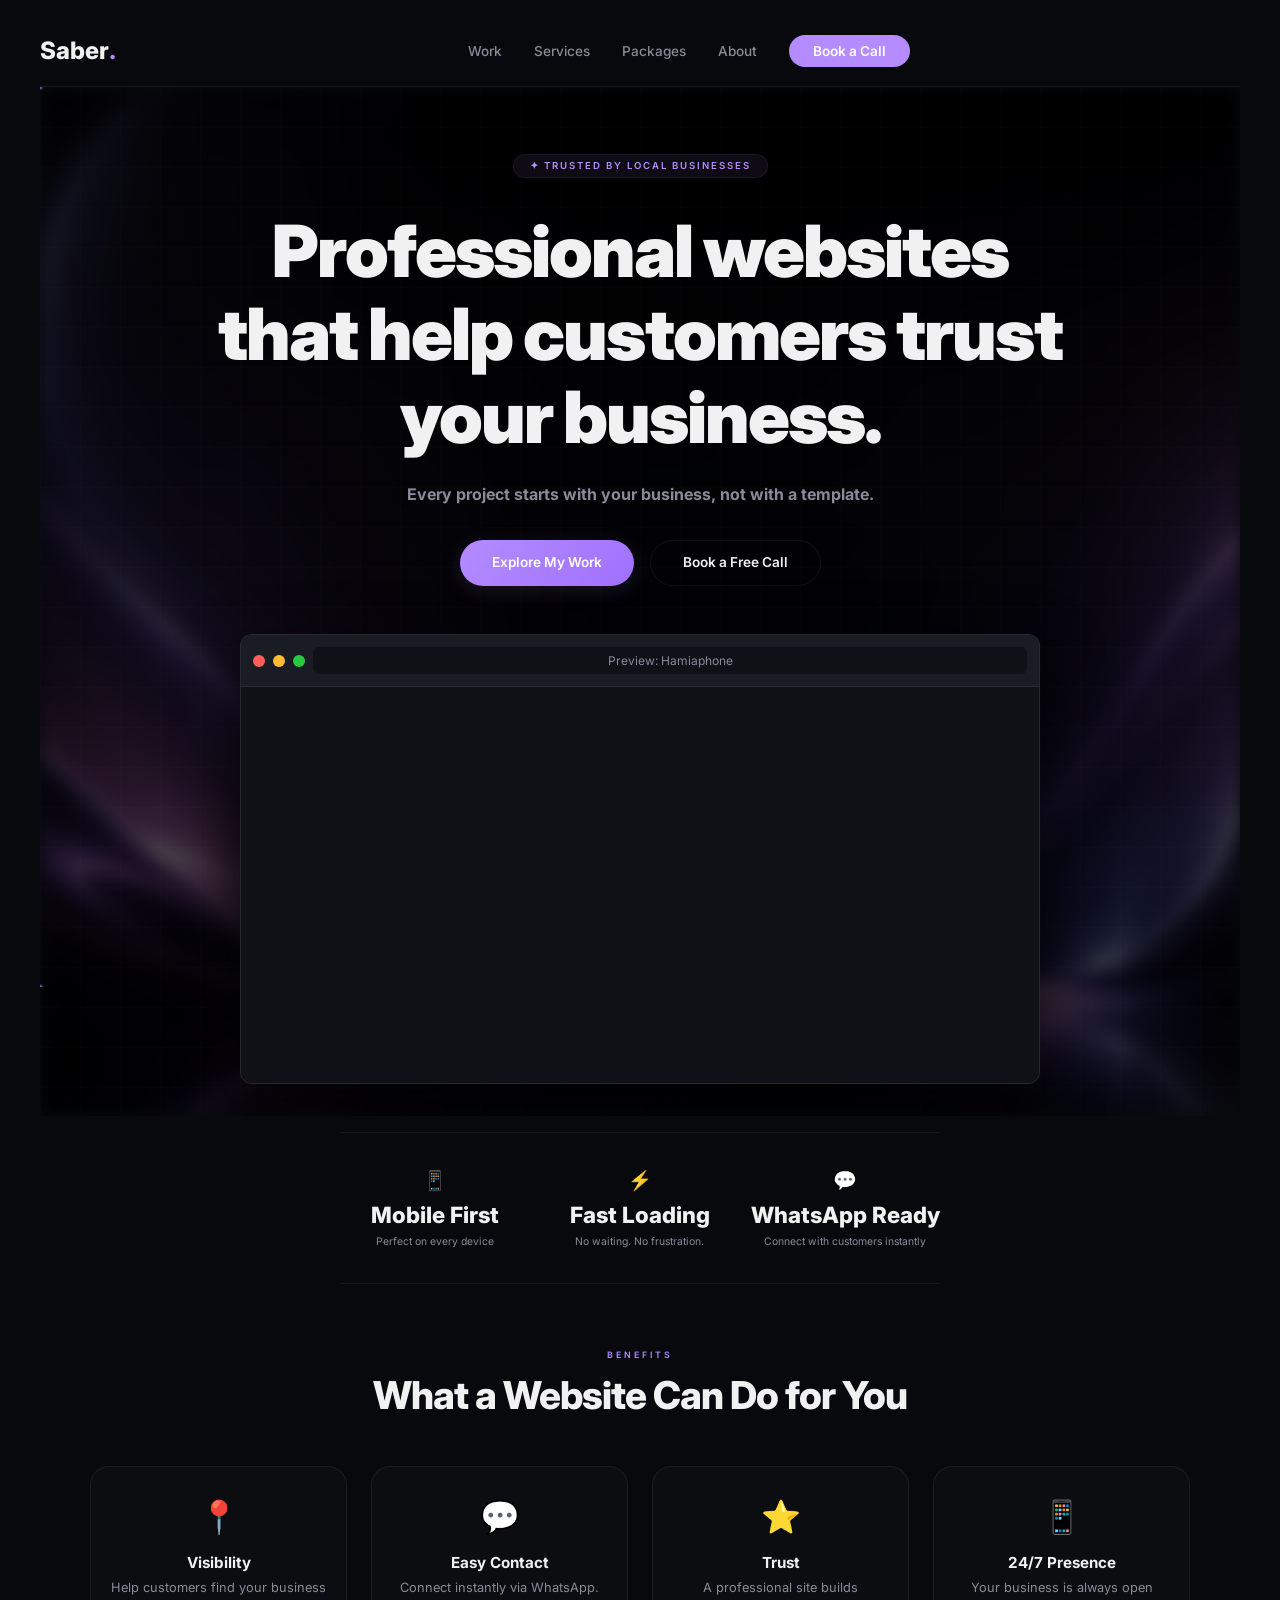
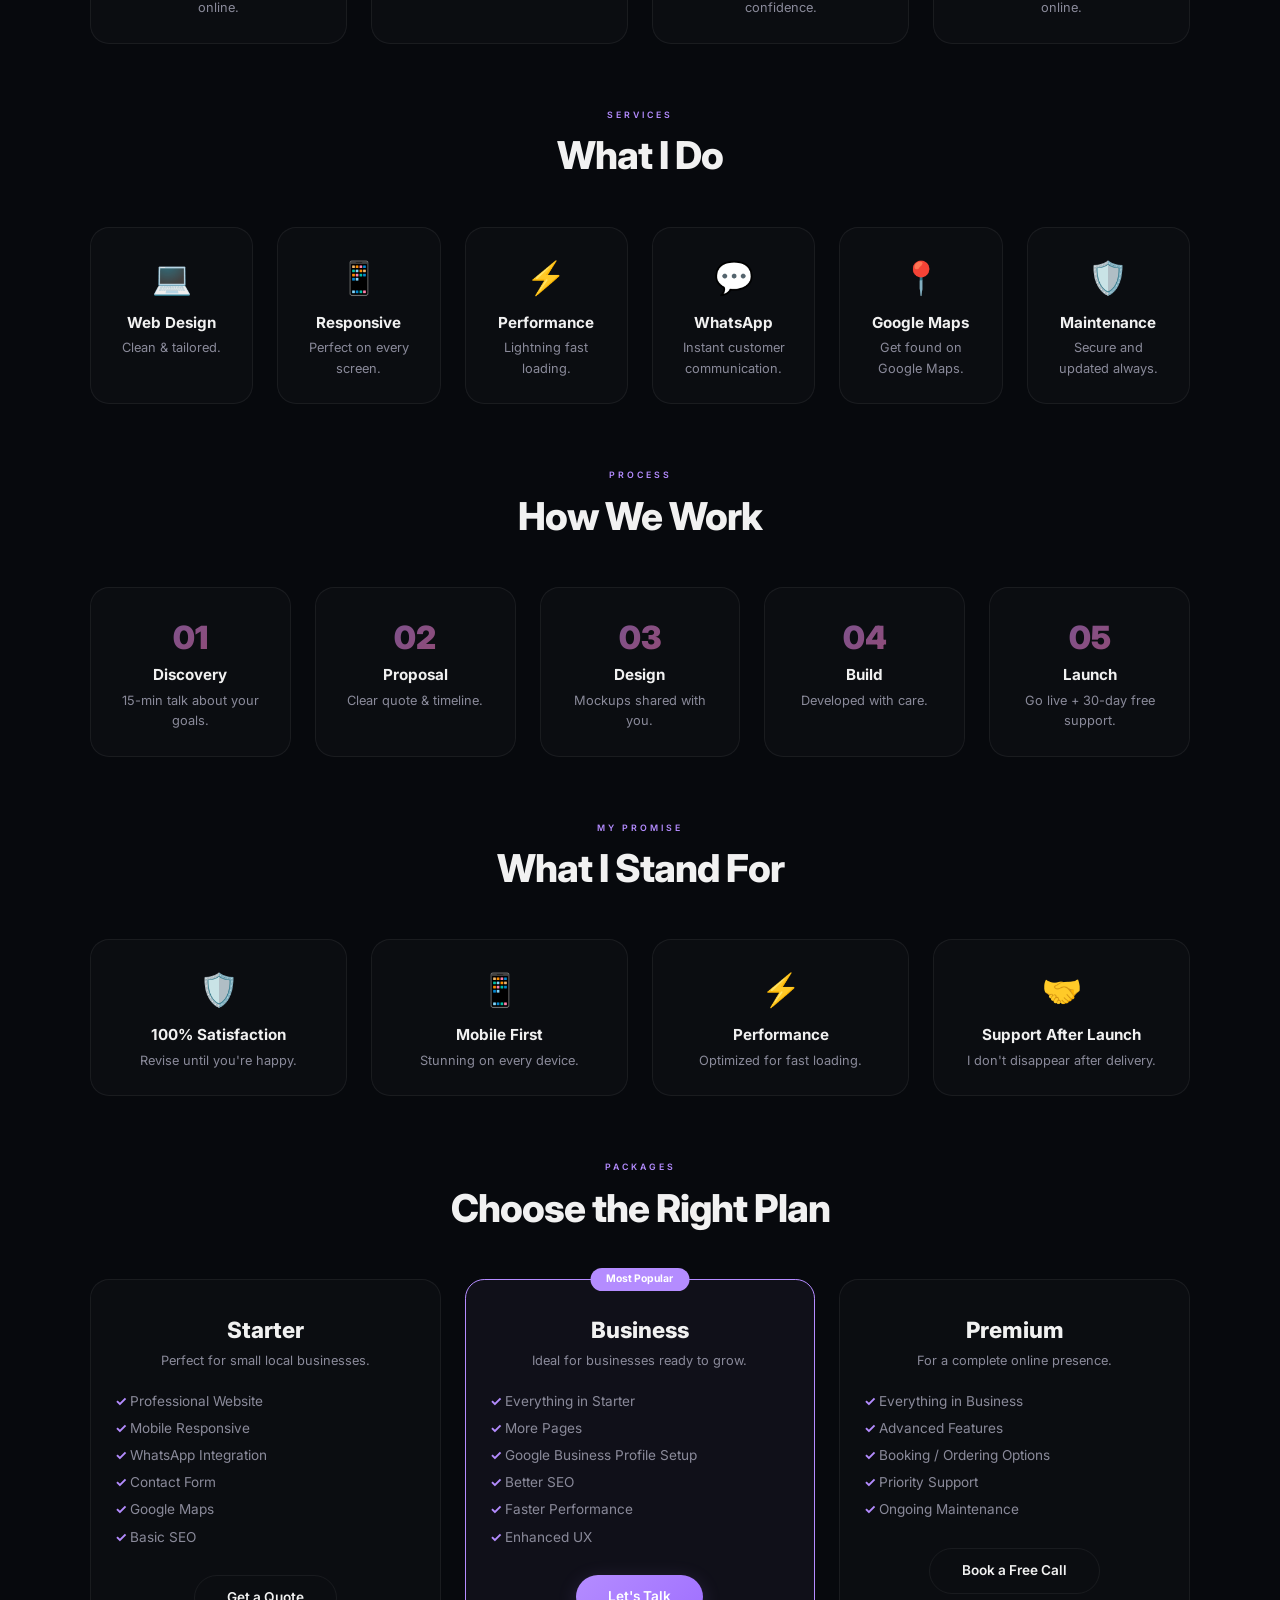
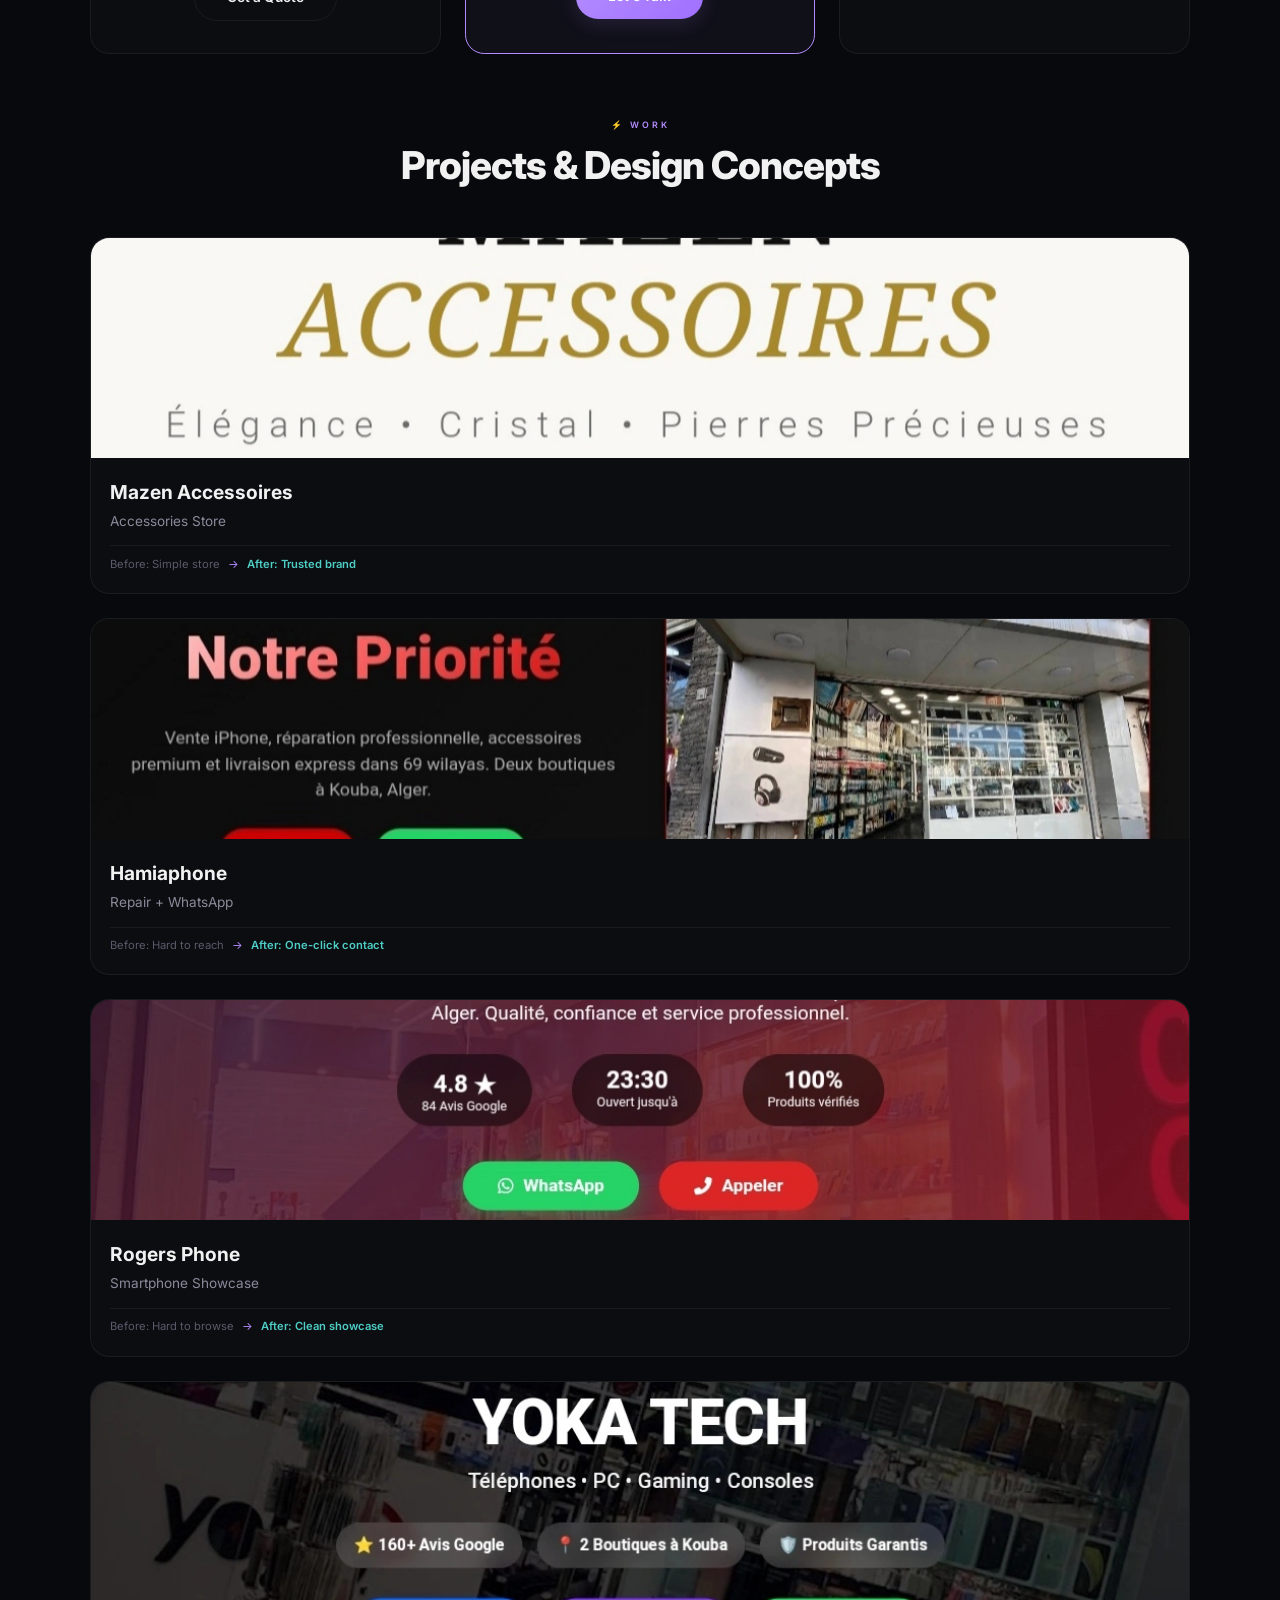
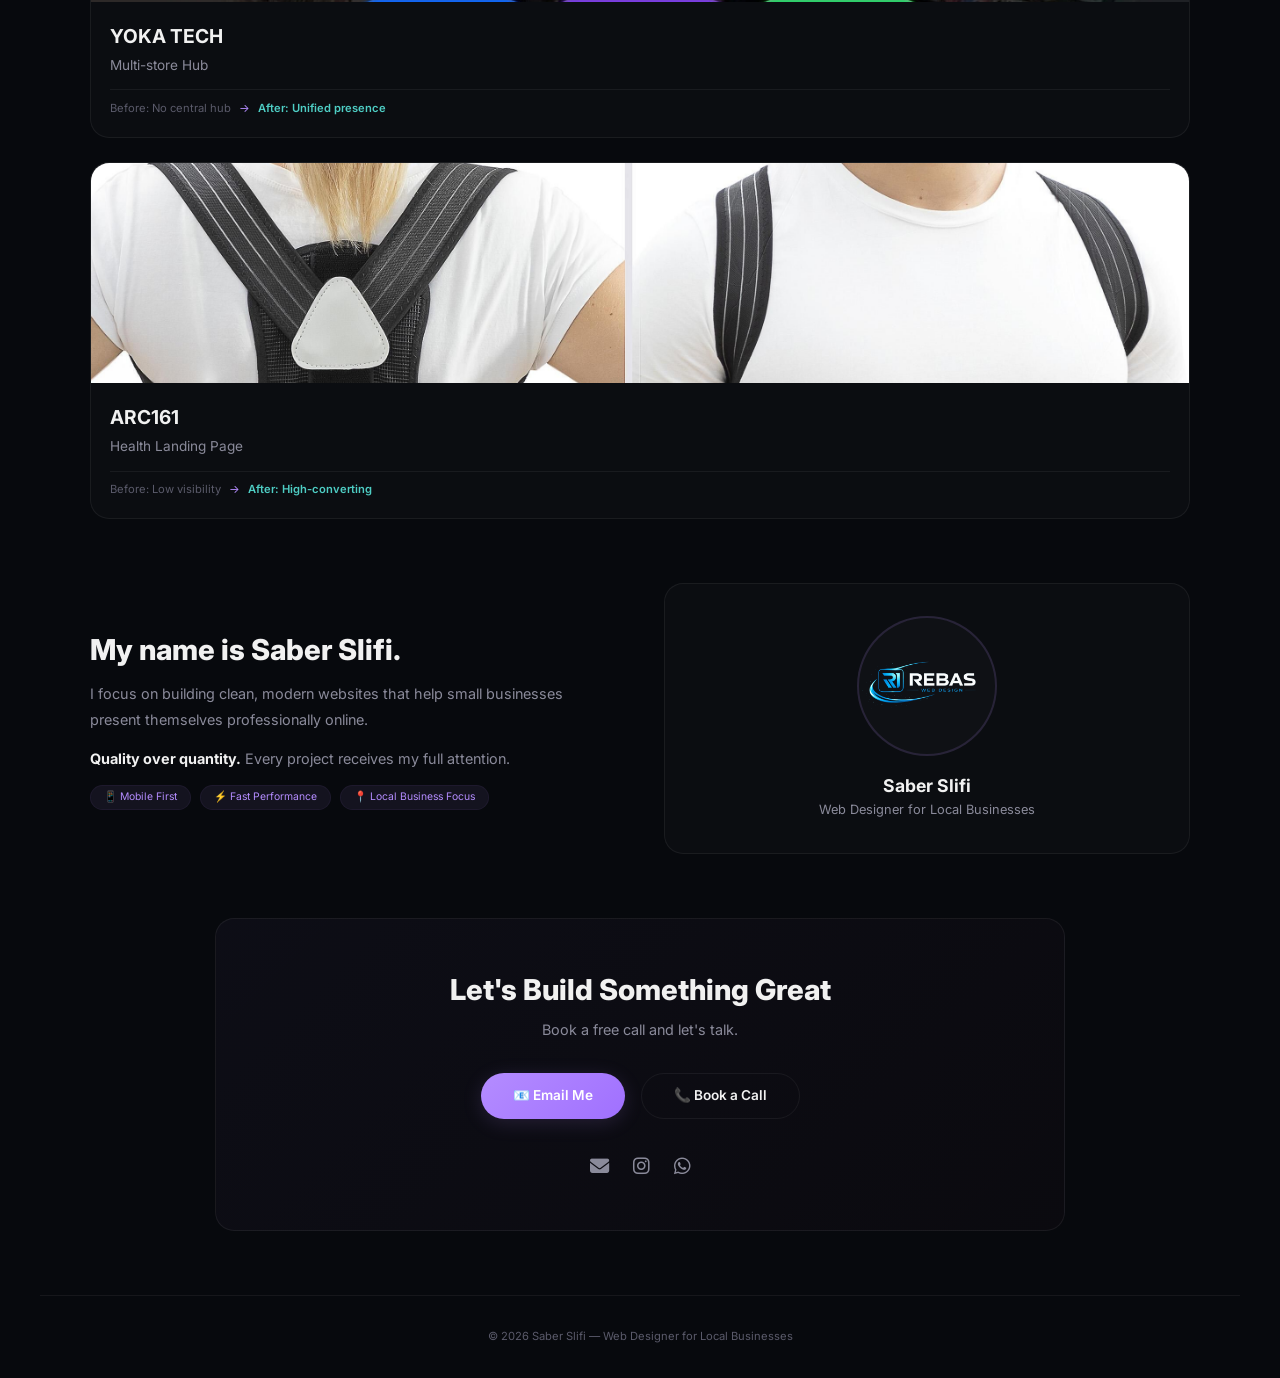
==== commit 9487e25a: "Update Mazen project link to external URL" ====
--- a/index.html
+++ b/index.html
@@ -162,7 +162,7 @@
             <div class="section-header"><span class="label">⚡ Work</span><h2>Projects & Design Concepts</h2></div>
             <div class="grid projects-grid">
                 <!-- Mazen -->
-                <a href="projects/mazen/" target="_blank" class="project-card">
+                <a href=https://gategith.github.io/mazen-accessoires/" target="_blank" class="project-card">
                     <div class="project-image"><img src="images/mazen.webp" alt="Mazen" onerror="this.style.display='none'; this.nextElementSibling.style.display='flex';"><div class="fallback-svg"><i class="fas fa-store"></i></div><div class="project-overlay"><span>Explore →</span></div></div>
                     <div class="project-info"><h3>Mazen Accessoires</h3><p>Accessories Store</p><div class="project-meta"><div class="transformation"><span class="before">Before: Simple store</span><span class="arrow">→</span><span class="after">After: Trusted brand</span></div></div></div>
                 </a>
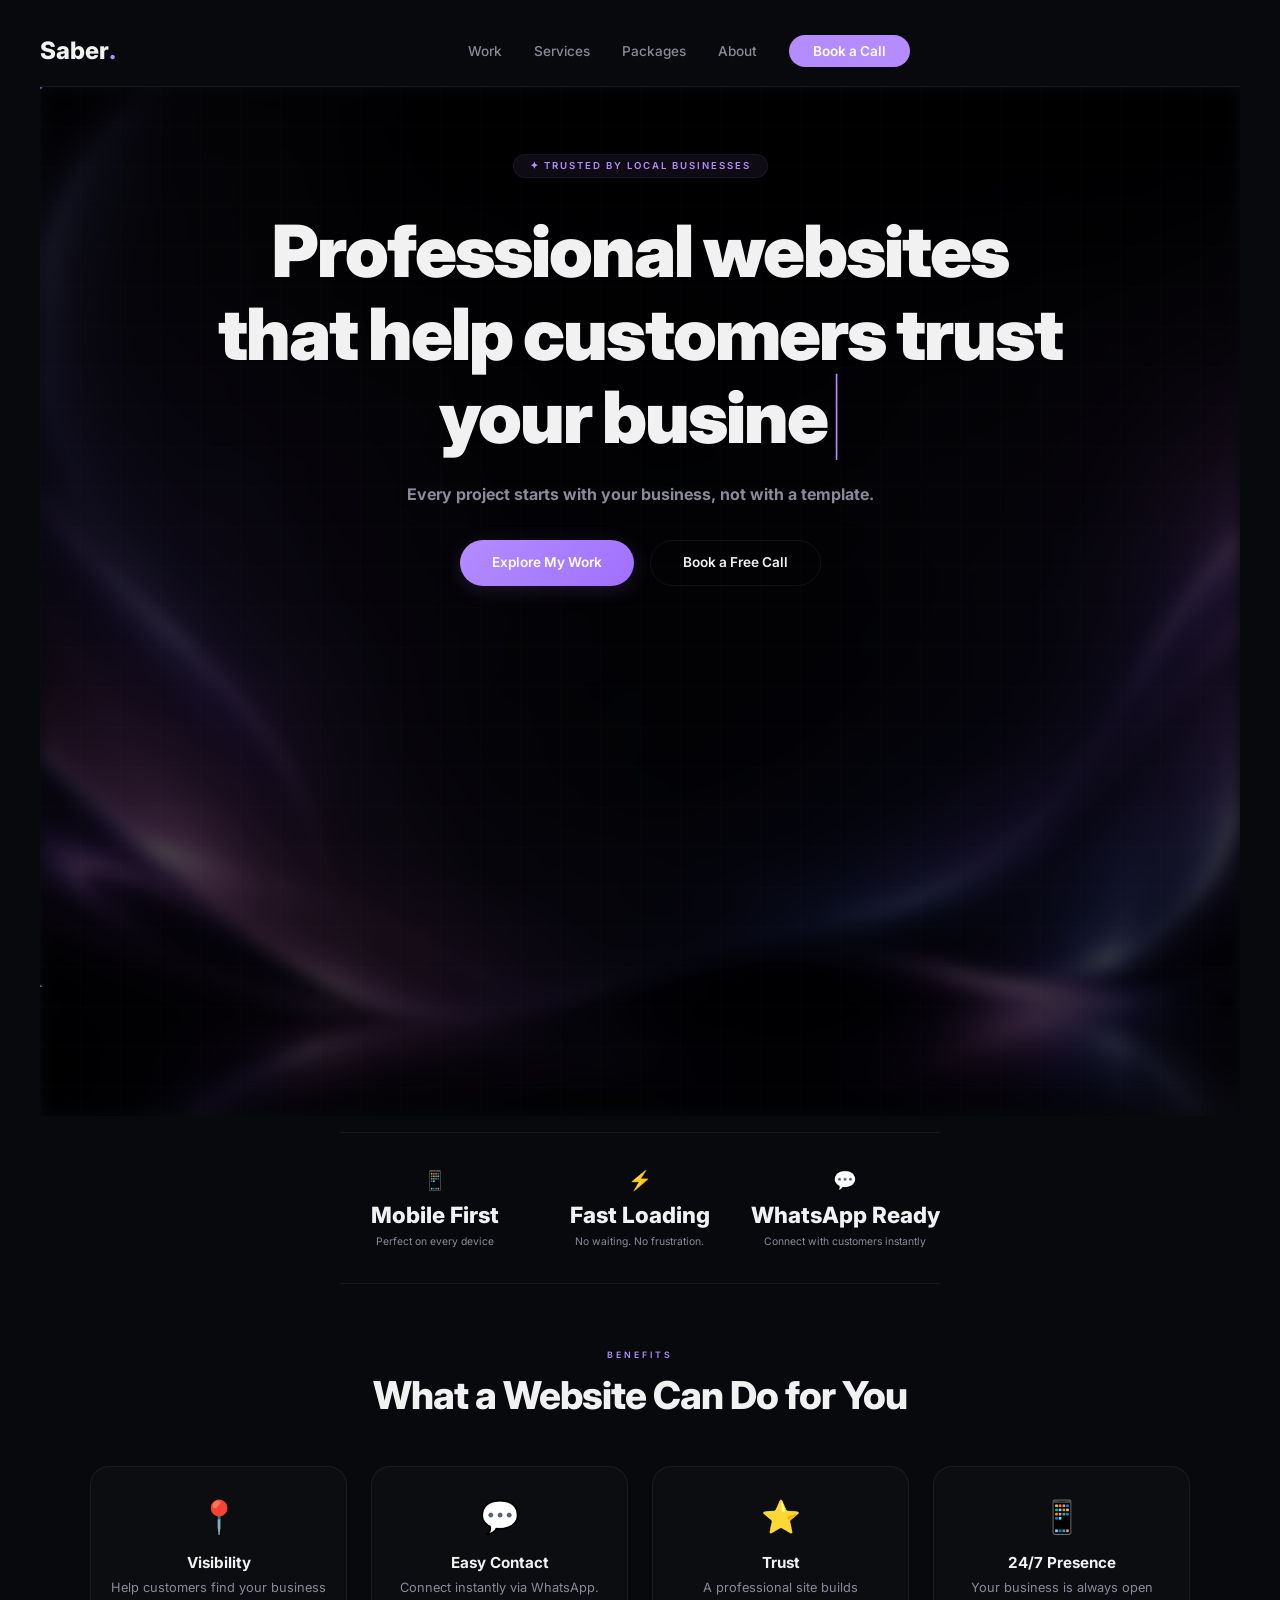
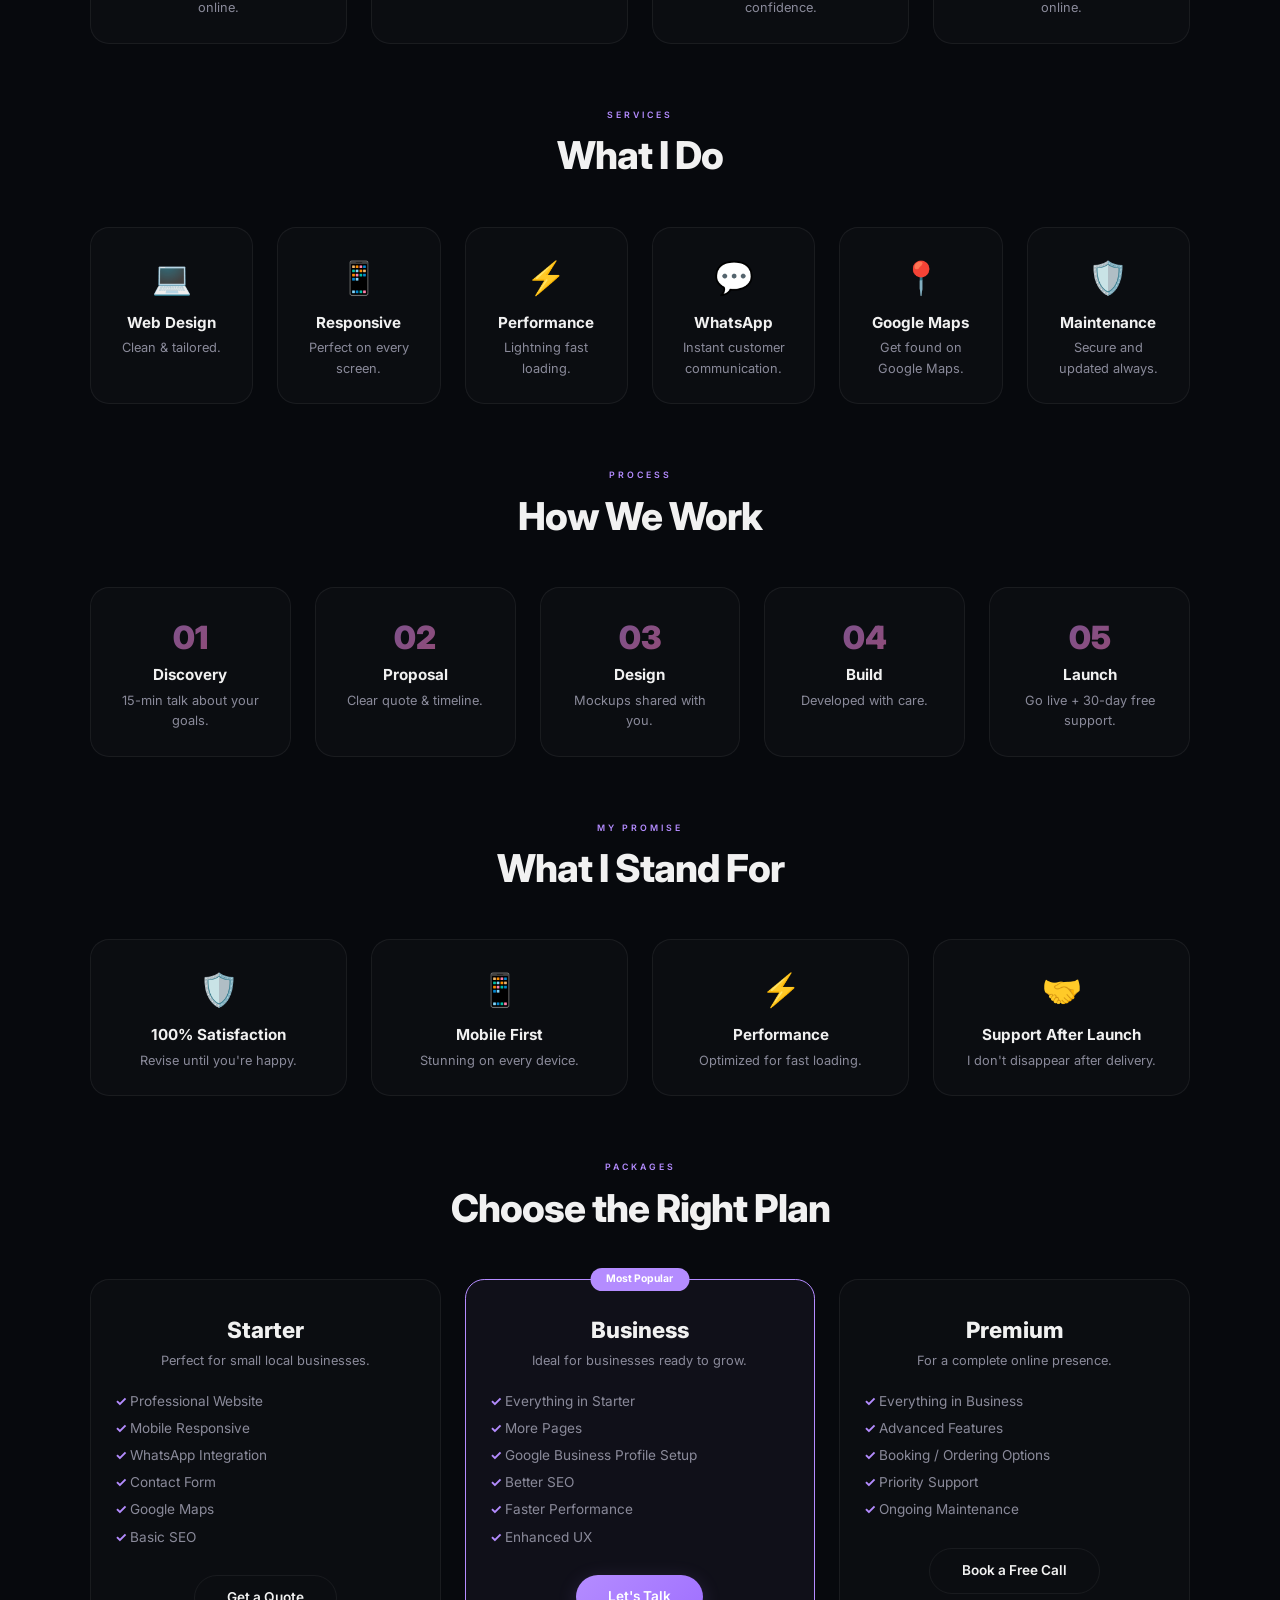
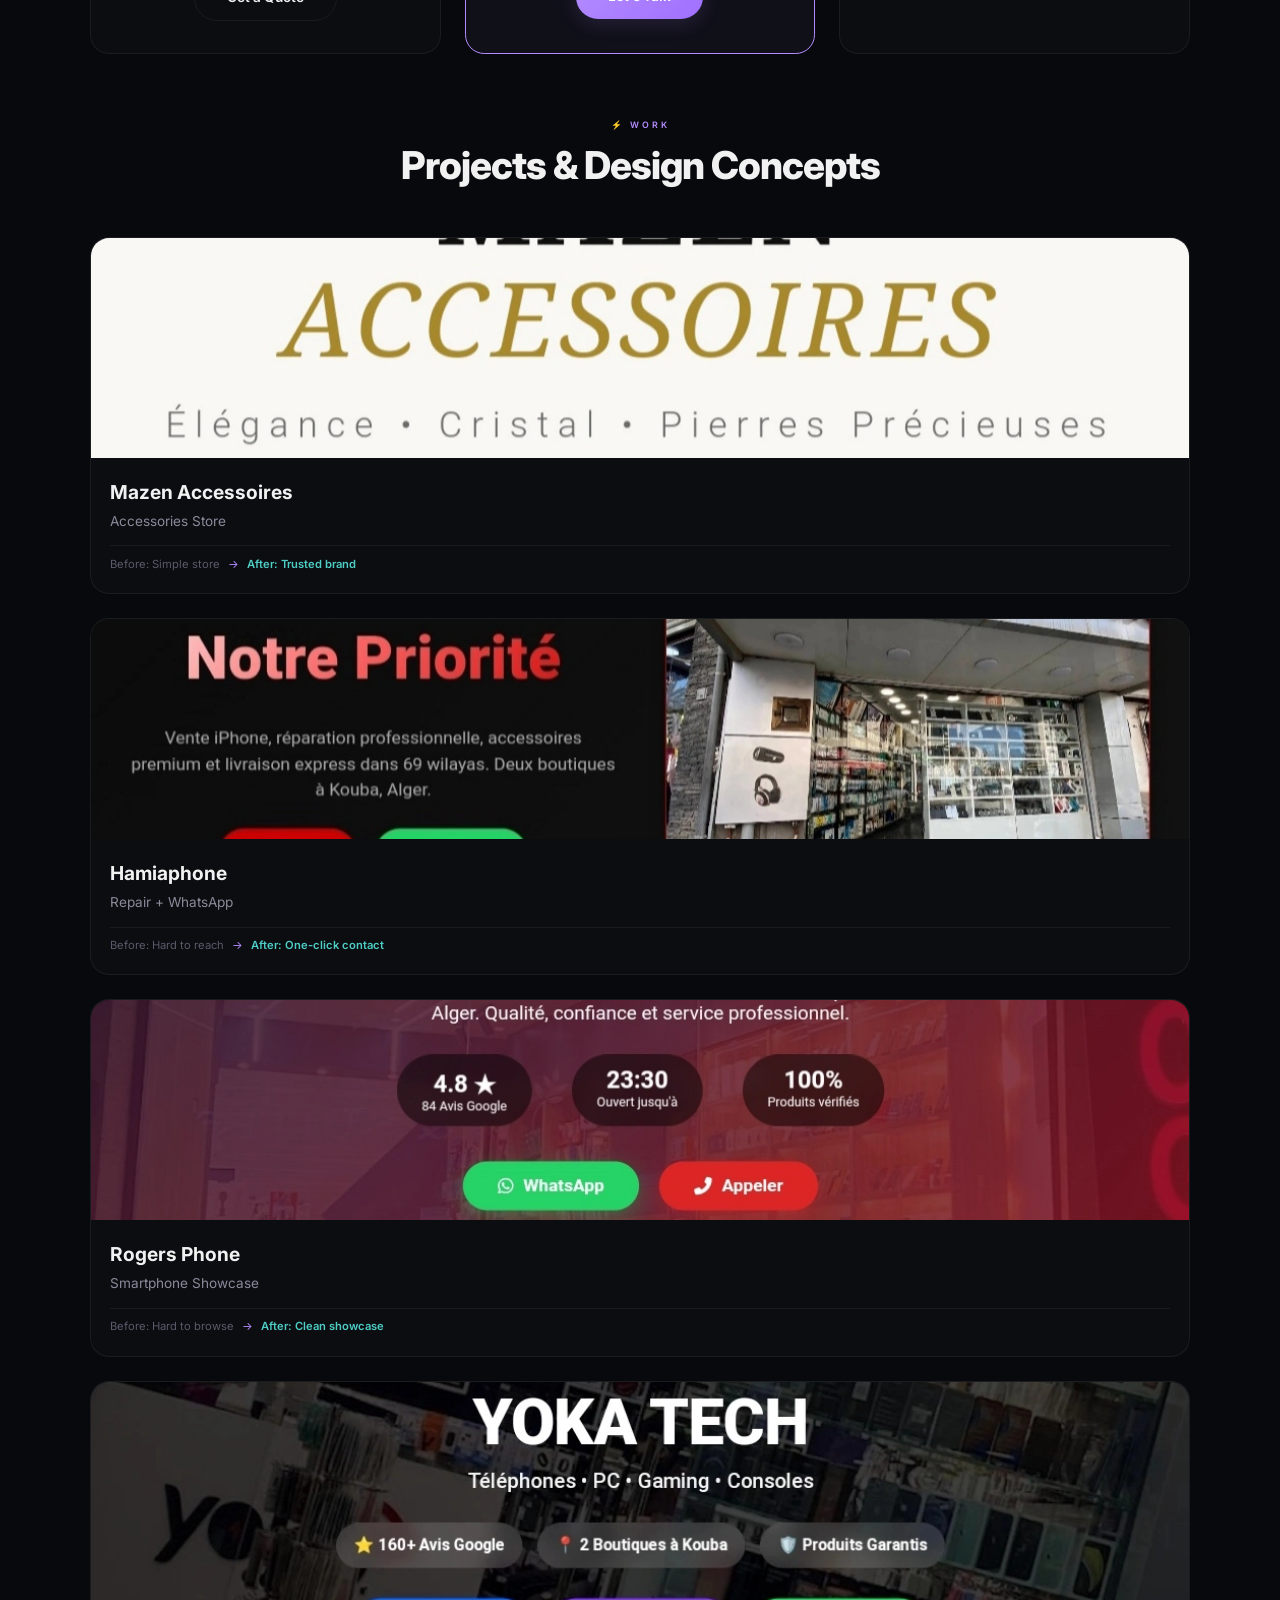
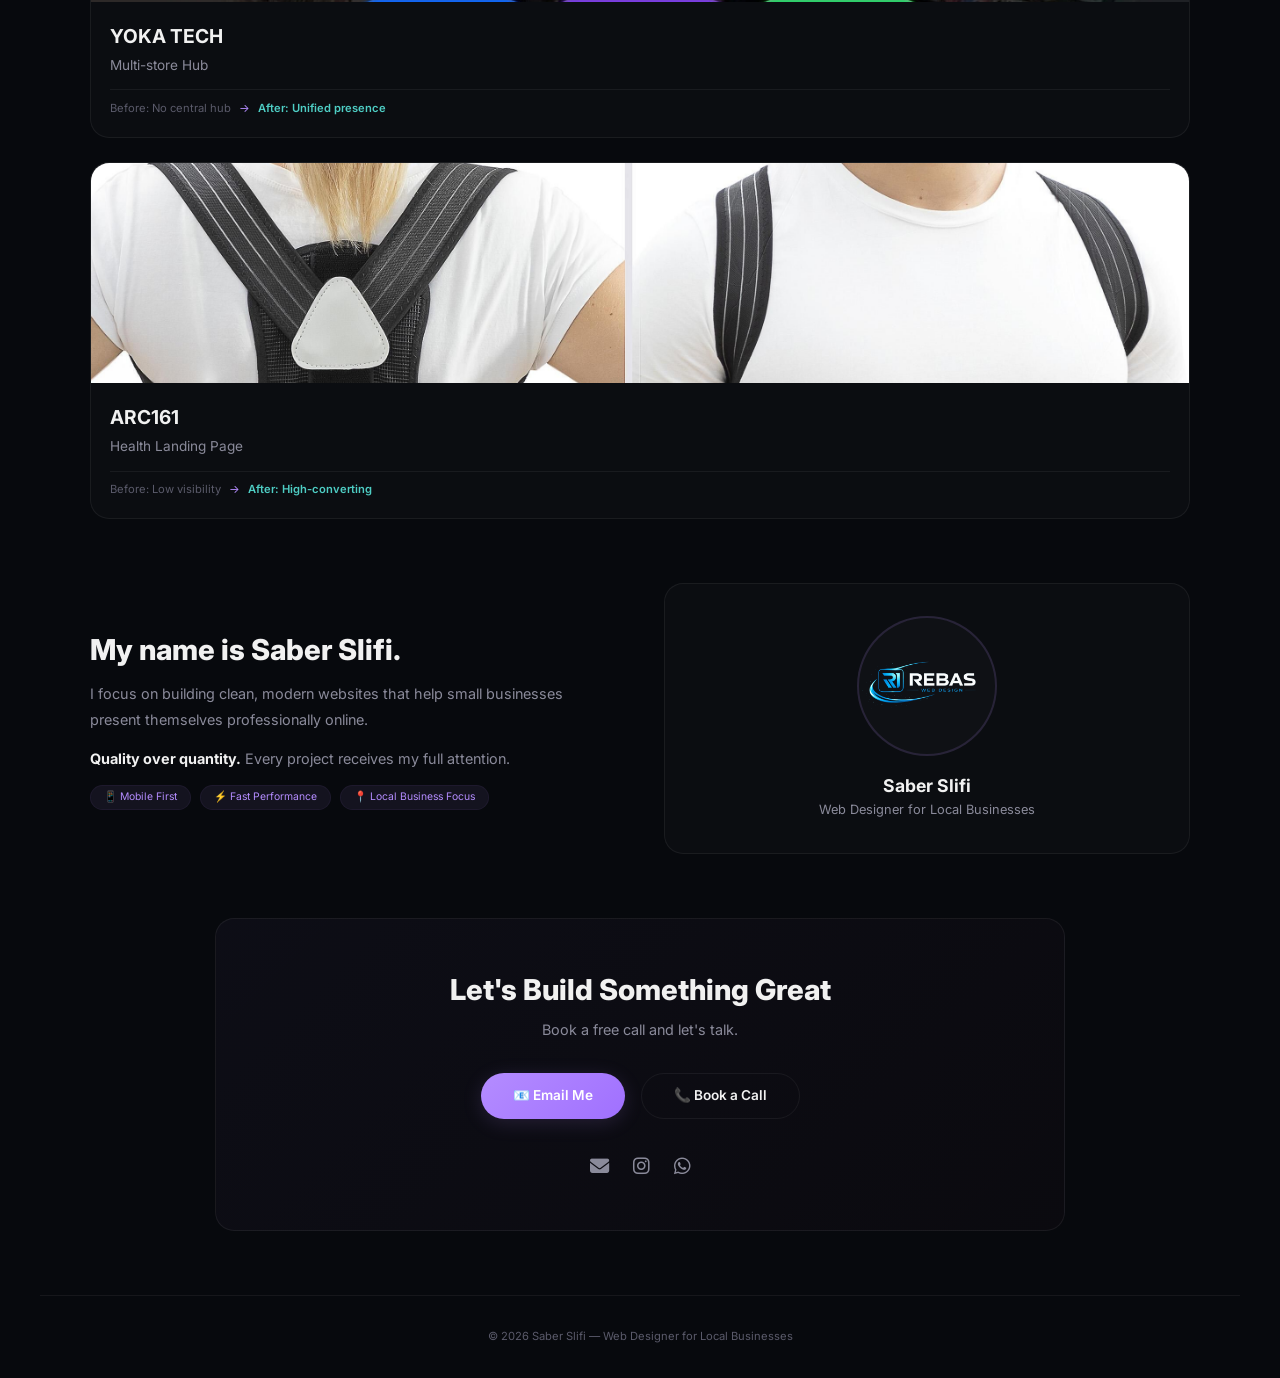
==== commit b38ee0e2: "Fix link syntax for Mazen Accessoires project" ====
--- a/index.html
+++ b/index.html
@@ -162,7 +162,7 @@
             <div class="section-header"><span class="label">⚡ Work</span><h2>Projects & Design Concepts</h2></div>
             <div class="grid projects-grid">
                 <!-- Mazen -->
-                <a href=https://gategith.github.io/mazen-accessoires/" target="_blank" class="project-card">
+                <a href="https://gategith.github.io/mazen-accessoires/" target="_blank" class="project-card">
                     <div class="project-image"><img src="images/mazen.webp" alt="Mazen" onerror="this.style.display='none'; this.nextElementSibling.style.display='flex';"><div class="fallback-svg"><i class="fas fa-store"></i></div><div class="project-overlay"><span>Explore →</span></div></div>
                     <div class="project-info"><h3>Mazen Accessoires</h3><p>Accessories Store</p><div class="project-meta"><div class="transformation"><span class="before">Before: Simple store</span><span class="arrow">→</span><span class="after">After: Trusted brand</span></div></div></div>
                 </a>
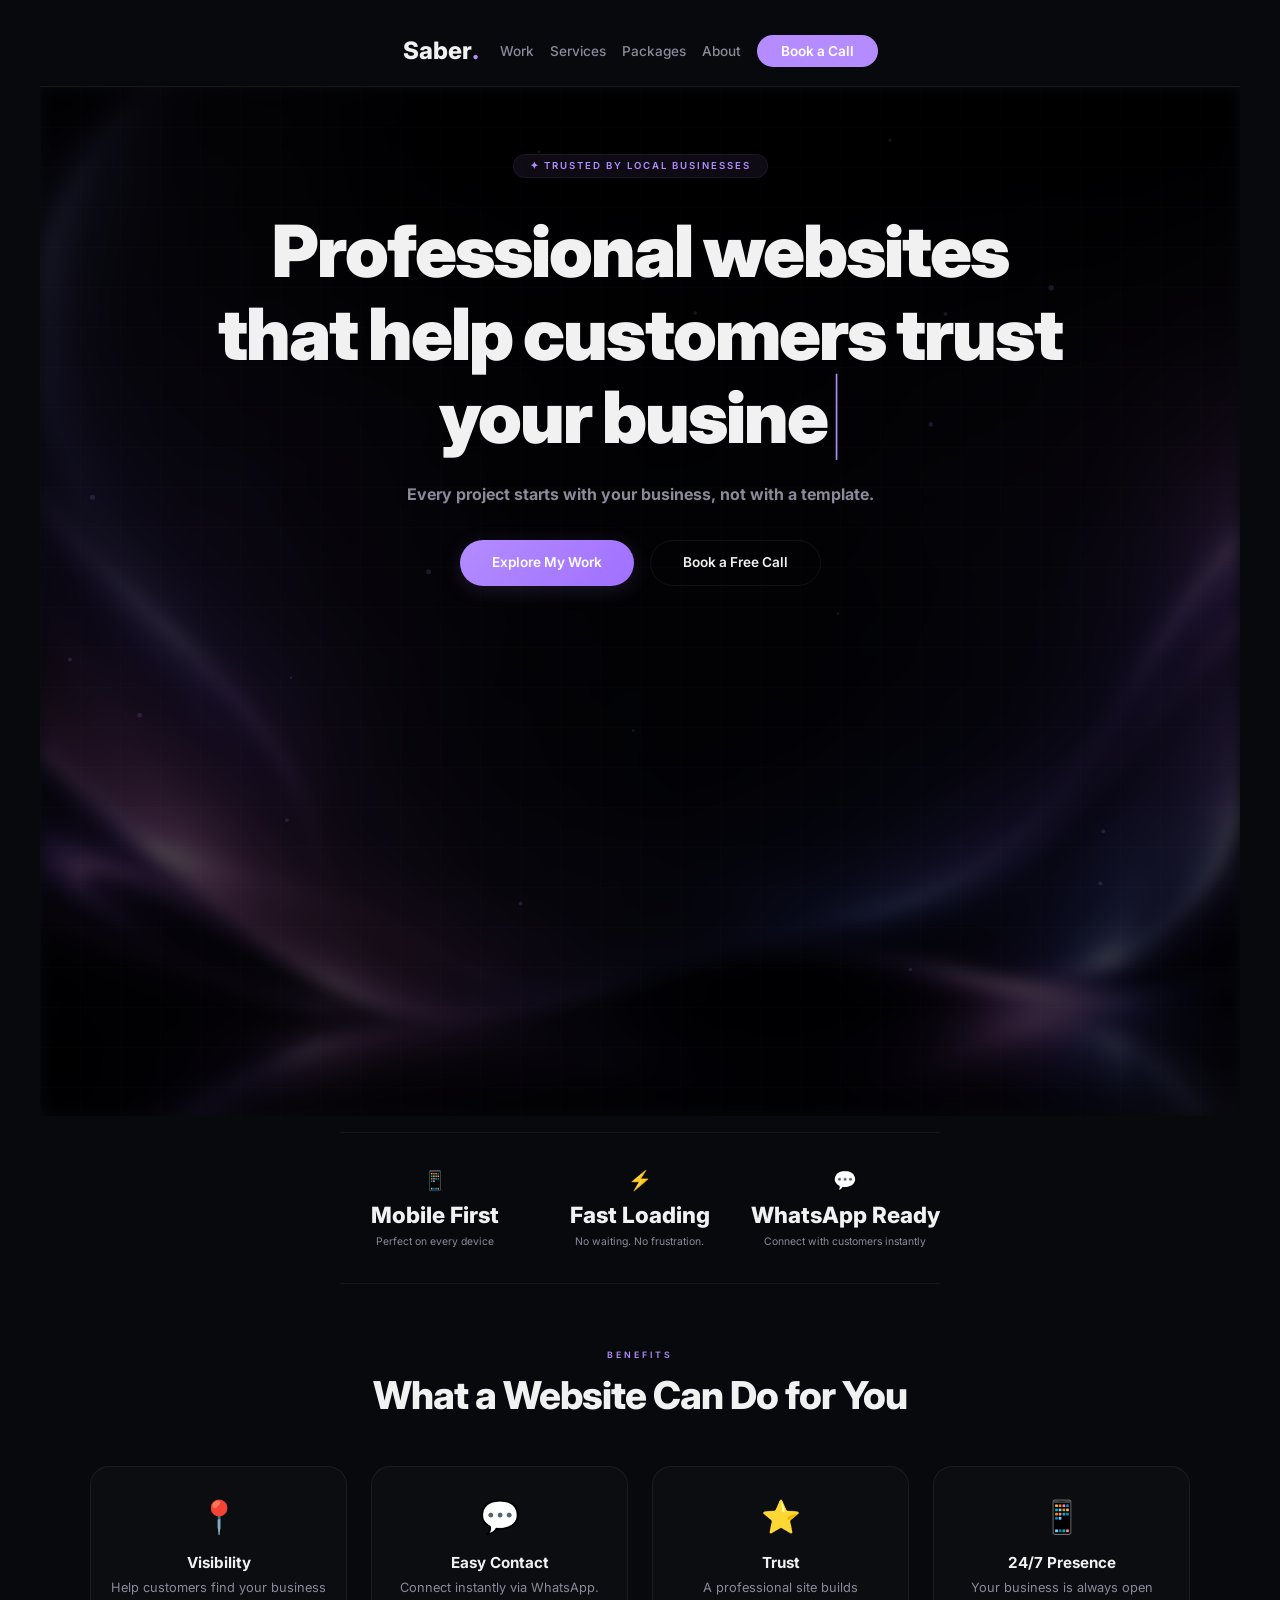
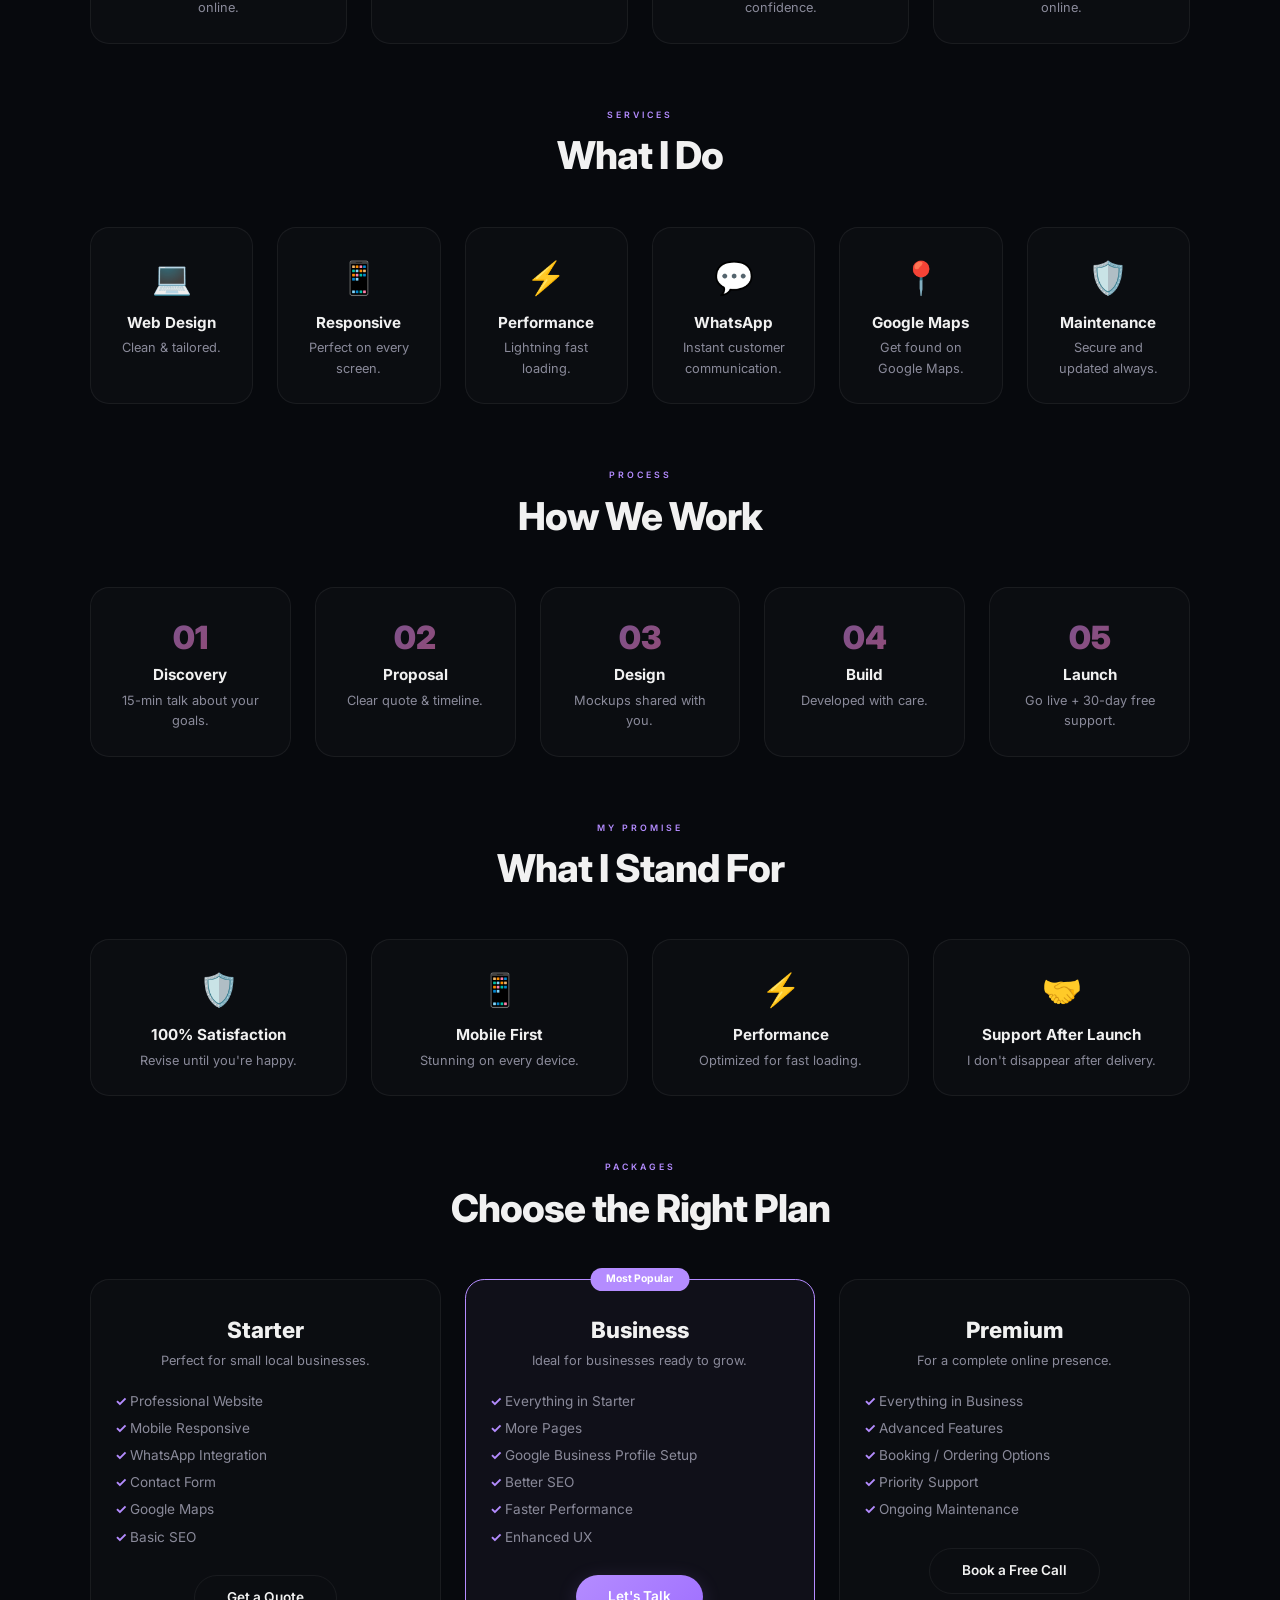
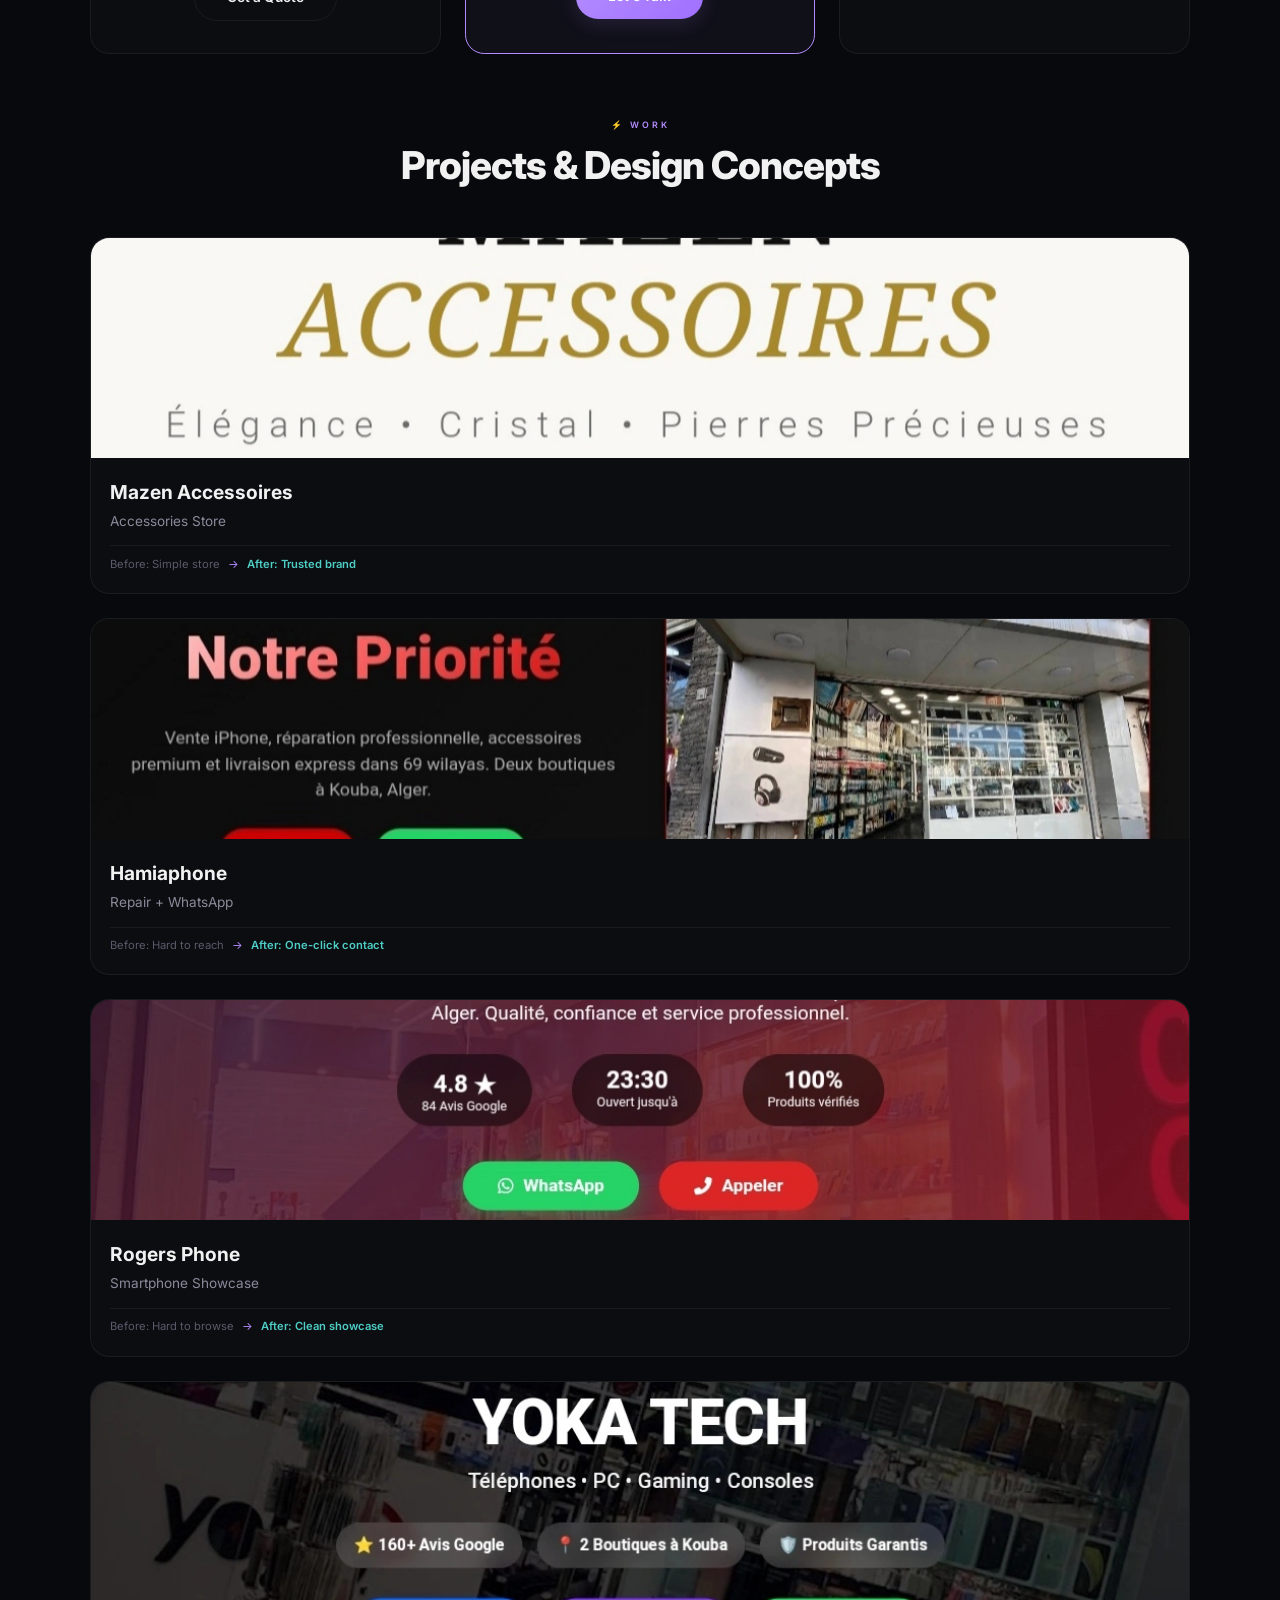
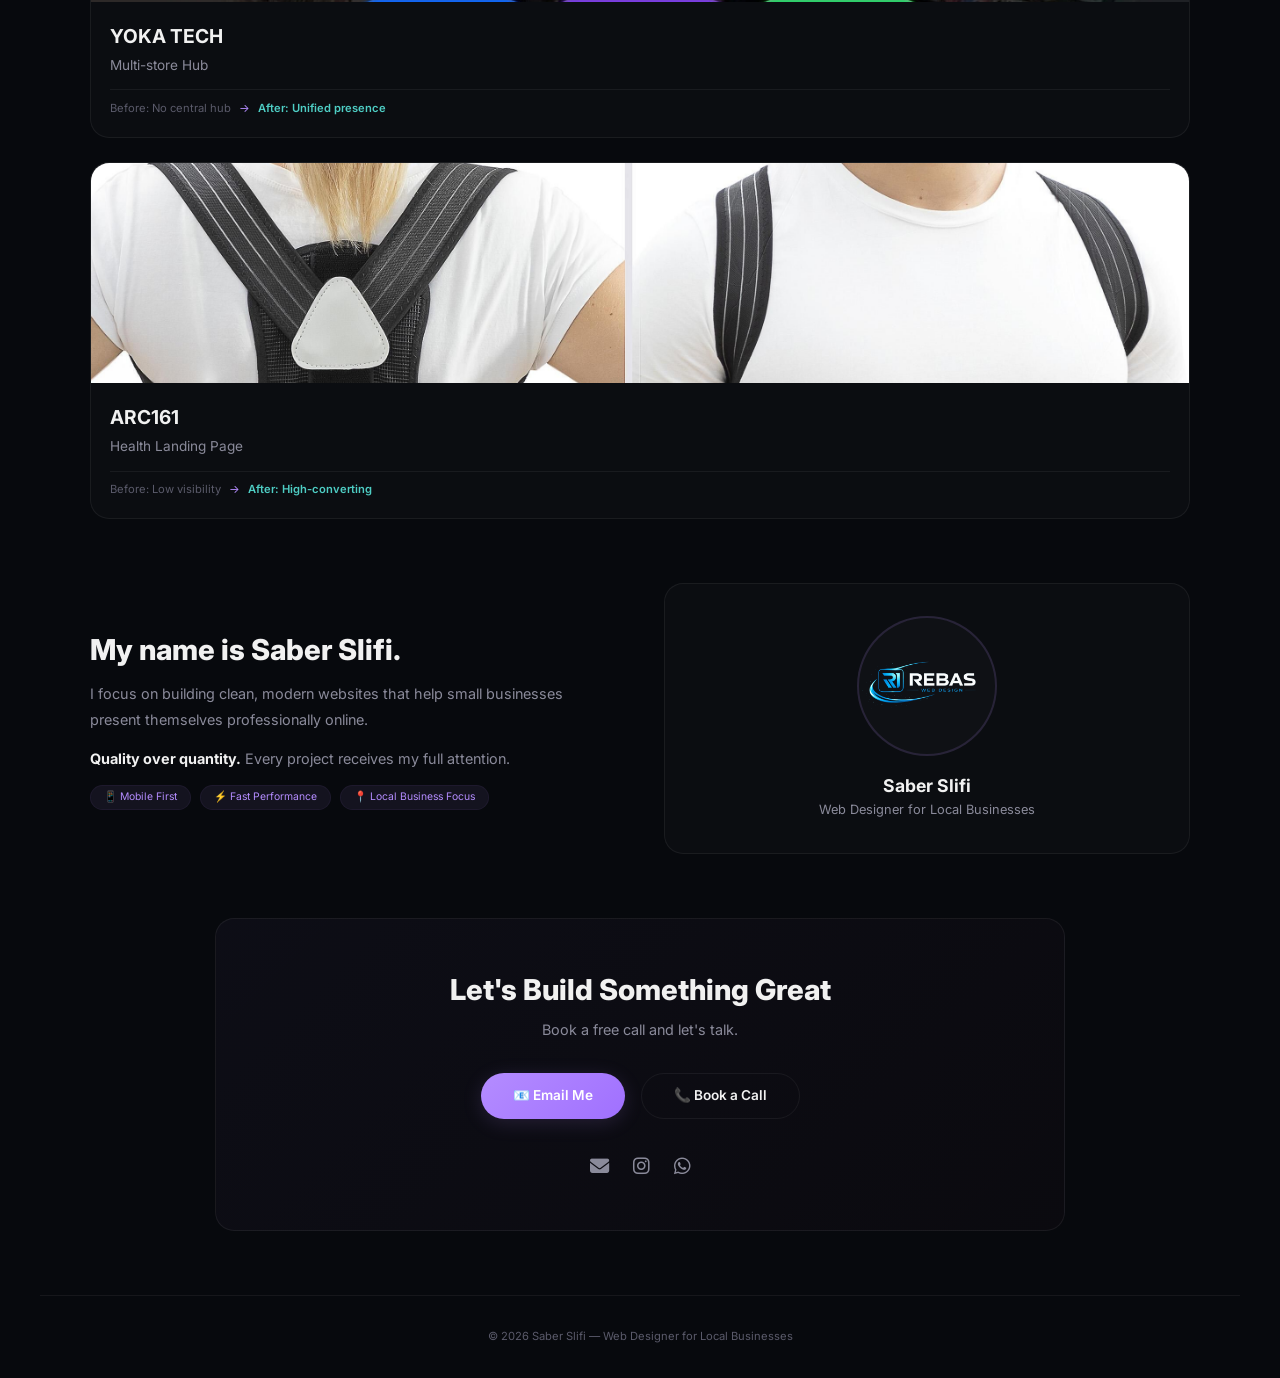
==== commit c3aeaa17: "Refactor index.html to improve readability Removed unnecessary comments and whitespace for cleaner H" ====
--- a/index.html
+++ b/index.html
@@ -11,15 +11,10 @@
     <link rel="stylesheet" href="style.css" />
 </head>
 <body>
-    
     <!-- Preloader -->
     <div id="preloader"><div class="loader-content"><div class="loader-logo">SS</div><div class="loader-bar"><div class="loader-progress"></div></div></div></div>
-    
-    <!-- Scroll Progress -->
     <div id="scroll-progress"></div>
-
     <div class="container">
-        <!-- Navbar (Apple/Stripe Style) -->
         <nav class="navbar">
             <div class="logo">Saber<span class="dot">.</span></div>
             <ul class="nav-links">
@@ -30,8 +25,6 @@
                 <li><a href="#contact" class="cta">Book a Call</a></li>
             </ul>
         </nav>
-        
-        <!-- Hero (Centered Vertically & Horizontally) -->
         <section class="hero" id="hero">
             <div class="hero-bg-image"></div>
             <div class="hero-grid"></div>
@@ -44,27 +37,21 @@
                     <a href="#contact" class="btn secondary">Book a Free Call</a>
                 </div>
             </div>
-
-            <!-- Browser Window (No saberslifi.com) -->
             <div class="browser-window" id="browser-loop">
                 <div class="browser-header">
                     <span class="dot red"></span><span class="dot yellow"></span><span class="dot green"></span>
                     <span class="address-bar" id="address-bar">Live Preview</span>
                 </div>
-                <div class="browser-body">
-                    <iframe id="live-iframe" src="about:blank" loading="lazy"></iframe>
-                </div>
+                <div class="browser-body"><iframe id="live-iframe" src="about:blank" loading="lazy"></iframe></div>
             </div>
         </section>
         
-        <!-- Stats -->
         <div class="stats">
             <div class="stat-item"><span class="icon">📱</span><span class="number">Mobile First</span><span class="label">Perfect on every device</span></div>
             <div class="stat-item"><span class="icon">⚡</span><span class="number">Fast Loading</span><span class="label">No waiting. No frustration.</span></div>
             <div class="stat-item"><span class="icon">💬</span><span class="number">WhatsApp Ready</span><span class="label">Connect with customers instantly</span></div>
         </div>
 
-        <!-- Benefits -->
         <section class="section" id="benefits">
             <div class="section-header"><span class="label">Benefits</span><h2>What a Website Can Do for You</h2></div>
             <div class="grid grid-4">
@@ -75,7 +62,6 @@
             </div>
         </section>
 
-        <!-- Services -->
         <section class="section" id="services">
             <div class="section-header"><span class="label">Services</span><h2>What I Do</h2></div>
             <div class="grid grid-6">
@@ -88,7 +74,6 @@
             </div>
         </section>
 
-        <!-- Process -->
         <section class="section" id="process">
             <div class="section-header"><span class="label">Process</span><h2>How We Work</h2></div>
             <div class="grid grid-5">
@@ -100,7 +85,6 @@
             </div>
         </section>
 
-        <!-- Promise -->
         <section class="section" id="promise">
             <div class="section-header"><span class="label">My Promise</span><h2>What I Stand For</h2></div>
             <div class="grid grid-4">
@@ -111,57 +95,35 @@
             </div>
         </section>
 
-        <!-- Packages (Stripe Style) -->
         <section class="section" id="packages">
             <div class="section-header"><span class="label">Packages</span><h2>Choose the Right Plan</h2></div>
             <div class="grid grid-3 packages-grid">
                 <div class="package-card card">
                     <h3>Starter</h3>
                     <p class="package-sub">Perfect for small local businesses.</p>
-                    <ul class="package-features">
-                        <li>Professional Website</li>
-                        <li>Mobile Responsive</li>
-                        <li>WhatsApp Integration</li>
-                        <li>Contact Form</li>
-                        <li>Google Maps</li>
-                        <li>Basic SEO</li>
-                    </ul>
+                    <ul class="package-features"><li>Professional Website</li><li>Mobile Responsive</li><li>WhatsApp Integration</li><li>Contact Form</li><li>Google Maps</li><li>Basic SEO</li></ul>
                     <a href="https://wa.me/213771021391?text=Hi%2C%20I'm%20interested%20in%20the%20Starter%20package." class="btn secondary" target="_blank">Get a Quote</a>
                 </div>
                 <div class="package-card card featured">
                     <div class="featured-badge">Most Popular</div>
                     <h3>Business</h3>
                     <p class="package-sub">Ideal for businesses ready to grow.</p>
-                    <ul class="package-features">
-                        <li>Everything in Starter</li>
-                        <li>More Pages</li>
-                        <li>Google Business Profile Setup</li>
-                        <li>Better SEO</li>
-                        <li>Faster Performance</li>
-                        <li>Enhanced UX</li>
-                    </ul>
+                    <ul class="package-features"><li>Everything in Starter</li><li>More Pages</li><li>Google Business Profile Setup</li><li>Better SEO</li><li>Faster Performance</li><li>Enhanced UX</li></ul>
                     <a href="https://wa.me/213771021391?text=Hi%2C%20I'd%20like%20to%20discuss%20the%20Business%20package." class="btn primary" target="_blank">Let's Talk</a>
                 </div>
                 <div class="package-card card">
                     <h3>Premium</h3>
                     <p class="package-sub">For a complete online presence.</p>
-                    <ul class="package-features">
-                        <li>Everything in Business</li>
-                        <li>Advanced Features</li>
-                        <li>Booking / Ordering Options</li>
-                        <li>Priority Support</li>
-                        <li>Ongoing Maintenance</li>
-                    </ul>
+                    <ul class="package-features"><li>Everything in Business</li><li>Advanced Features</li><li>Booking / Ordering Options</li><li>Priority Support</li><li>Ongoing Maintenance</li></ul>
                     <a href="https://wa.me/213771021391?text=Hi%2C%20I'm%20interested%20in%20the%20Premium%20package." class="btn secondary" target="_blank">Book a Free Call</a>
                 </div>
             </div>
         </section>
 
-        <!-- Work (5 Projects - 404 Proof) -->
         <section class="section" id="work">
             <div class="section-header"><span class="label">⚡ Work</span><h2>Projects & Design Concepts</h2></div>
             <div class="grid projects-grid">
-                <!-- Mazen -->
+                <!-- Mazen (تم تحديث الرابط هنا) -->
                 <a href="https://gategith.github.io/mazen-accessoires/" target="_blank" class="project-card">
                     <div class="project-image"><img src="images/mazen.webp" alt="Mazen" onerror="this.style.display='none'; this.nextElementSibling.style.display='flex';"><div class="fallback-svg"><i class="fas fa-store"></i></div><div class="project-overlay"><span>Explore →</span></div></div>
                     <div class="project-info"><h3>Mazen Accessoires</h3><p>Accessories Store</p><div class="project-meta"><div class="transformation"><span class="before">Before: Simple store</span><span class="arrow">→</span><span class="after">After: Trusted brand</span></div></div></div>
@@ -189,7 +151,6 @@
             </div>
         </section>
         
-        <!-- About -->
         <section class="section" id="about">
             <div class="about-grid">
                 <div class="about-text">
@@ -206,7 +167,6 @@
             </div>
         </section>
         
-        <!-- Contact -->
         <section class="section" id="contact">
             <div class="contact-section">
                 <h2>Let's Build Something Great</h2>
--- a/style.css
+++ b/style.css
@@ -12,6 +12,7 @@
 
 * { margin: 0; padding: 0; box-sizing: border-box; }
 html { scroll-behavior: smooth; }
+
 body {
     font-family: var(--font);
     background: var(--bg);
@@ -24,10 +25,25 @@
     align-items: center;
     min-height: 100vh;
 }
-.container { max-width: 1200px; width: 100%; }
-
-/* Preloader */
-#preloader { position: fixed; inset: 0; background: var(--bg); z-index: 9999; display: flex; align-items: center; justify-content: center; transition: opacity 0.8s ease; }
+
+.container {
+    max-width: 1200px;
+    width: 100%;
+}
+
+/* ===== PRELOADER ===== */
+#preloader {
+    position: fixed;
+    top: 0; left: 0;
+    width: 100vw; height: 100vh;
+    background: var(--bg);
+    z-index: 9999;
+    display: flex;
+    align-items: center;
+    justify-content: center;
+    margin: 0; padding: 0;
+    transition: opacity 0.6s ease;
+}
 #preloader.hide { opacity: 0; pointer-events: none; }
 .loader-logo { font-size: 3.5rem; font-weight: 900; background: linear-gradient(135deg, var(--primary), var(--secondary)); -webkit-background-clip: text; -webkit-text-fill-color: transparent; animation: pulse 1.2s infinite; }
 @keyframes pulse { 0%, 100% { transform: scale(1); opacity: 0.8; } 50% { transform: scale(1.1); opacity: 1; } }
@@ -37,29 +53,45 @@
 
 #scroll-progress { position: fixed; top: 0; left: 0; height: 3px; background: linear-gradient(90deg, var(--primary), var(--secondary)); z-index: 1000; width: 0%; }
 
-/* Navbar (Apple / Stripe Style) */
-.navbar { display: flex; justify-content: space-between; align-items: center; padding: 1rem 0; border-bottom: 1px solid var(--border); flex-wrap: wrap; gap: 1rem; width: 100%; }
+/* ===== NAVBAR (تثبيت التمركز على الموبايل) ===== */
+.navbar {
+    display: flex;
+    justify-content: center; /* كل شيء في الوسط */
+    align-items: center;
+    flex-wrap: wrap;
+    gap: 1rem; /* تقليل الفجوة للموبايل */
+    padding: 1rem 0;
+    border-bottom: 1px solid var(--border);
+    width: 100%;
+}
 .logo { font-size: 1.5rem; font-weight: 800; }
 .logo .dot { color: var(--primary); }
-.nav-links { display: flex; gap: 2rem; list-style: none; align-items: center; flex-wrap: wrap; margin: 0 auto; }
+.nav-links {
+    display: flex;
+    gap: 1rem;
+    list-style: none;
+    align-items: center;
+    flex-wrap: wrap;
+    justify-content: center;
+}
 .nav-links a { color: var(--muted); text-decoration: none; font-size: 0.85rem; font-weight: 500; transition: color 0.3s ease; }
 .nav-links a:hover { color: var(--text); }
 .nav-links .cta { background: var(--primary); color: #fff; padding: 0.5rem 1.5rem; border-radius: 2rem; font-weight: 600; font-size: 0.85rem; }
 .nav-links .cta:hover { background: #c4a0ff; transform: translateY(-2px); }
 
-/* Hero (Centered) */
+/* ===== HERO ===== */
 .hero { position: relative; min-height: 90vh; display: flex; flex-direction: column; justify-content: center; align-items: center; text-align: center; padding: 4rem 1rem 2rem; overflow: hidden; width: 100%; }
 .hero-bg-image { position: absolute; inset: 0; z-index: -2; background-image: url('images/hero-bg.jpg'); background-size: cover; background-position: center; filter: blur(8px) brightness(0.3) saturate(0.5); }
 .hero-grid { position: absolute; inset: 0; z-index: -1; background-image: linear-gradient(rgba(255,255,255,0.02) 1px, transparent 1px), linear-gradient(90deg, rgba(255,255,255,0.02) 1px, transparent 1px); background-size: 40px 40px; opacity: 0.5; pointer-events: none; }
 .hero-content { max-width: 850px; width: 100%; position: relative; z-index: 1; }
 .hero .badge { display: inline-block; font-size: 0.6rem; font-weight: 600; letter-spacing: 2px; text-transform: uppercase; background: rgba(180, 140, 255, 0.08); padding: 0.2rem 1rem; border-radius: 2rem; border: 1px solid rgba(180, 140, 255, 0.08); color: var(--primary); margin-bottom: 2rem; }
-.hero h1 { font-size: clamp(2.5rem, 7vw, 4.5rem); font-weight: 900; line-height: 1.15; letter-spacing: -2px; margin-bottom: 1.5rem; min-height: 5rem; color: var(--text); }
+.hero h1 { font-size: clamp(2rem, 6vw, 4.5rem); font-weight: 900; line-height: 1.15; letter-spacing: -2px; margin-bottom: 1.5rem; min-height: auto; color: var(--text); }
 .cursor { color: var(--primary); animation: blink 0.8s step-end infinite; margin-left: 2px; font-weight: 100; }
 @keyframes blink { 0%, 100% { opacity: 1; } 50% { opacity: 0; } }
 .hero .subtitle { color: var(--muted); max-width: 550px; margin: 0 auto 2rem; font-size: 1rem; }
 .hero .buttons { display: flex; gap: 1rem; justify-content: center; flex-wrap: wrap; }
 
-/* Browser Window */
+/* ===== BROWSER WINDOW ===== */
 .browser-window { width: 800px; max-width: 100%; height: 450px; background: #0f1117; border-radius: 12px; border: 1px solid rgba(255,255,255,0.1); margin: 3rem auto 0; box-shadow: 0 20px 60px rgba(0,0,0,0.8); overflow: hidden; opacity: 0; transform: translateY(40px) scale(0.95); transition: all 0.9s cubic-bezier(0.23, 1, 0.32, 1); }
 .browser-window.active { opacity: 1; transform: translateY(0) scale(1); }
 .browser-header { padding: 12px; background: #1a1c23; display: flex; align-items: center; gap: 8px; border-bottom: 1px solid #2a2c33; }
@@ -69,33 +101,33 @@
 .browser-body { height: calc(100% - 40px); background: #0f1117; display: flex; align-items: center; justify-content: center; }
 .browser-body iframe { width: 100%; height: 100%; border: none; transition: opacity 0.8s ease; }
 
-/* Buttons */
+/* ===== BUTTONS ===== */
 .btn { display: inline-flex; align-items: center; gap: 0.5rem; padding: 0.7rem 2rem; border-radius: 3rem; font-weight: 600; font-size: 0.85rem; text-decoration: none; transition: all 0.3s ease; border: none; cursor: pointer; }
 .btn.primary { background: linear-gradient(135deg, var(--primary), #a070ff); color: #fff; box-shadow: 0 4px 20px rgba(180, 140, 255, 0.15); }
 .btn.primary:hover { transform: translateY(-3px); box-shadow: 0 8px 30px rgba(180, 140, 255, 0.25); }
 .btn.secondary { background: transparent; border: 1px solid rgba(255,255,255,0.06); color: var(--text); }
 .btn.secondary:hover { border-color: var(--primary); background: rgba(180, 140, 255, 0.06); transform: translateY(-3px); }
 
-/* Stats */
+/* ===== STATS ===== */
 .stats { display: grid; grid-template-columns: repeat(3, 1fr); gap: 1rem; padding: 2rem 0; border-top: 1px solid var(--border); border-bottom: 1px solid var(--border); margin: 1rem auto 2.5rem; max-width: 600px; text-align: center; }
 .stat-item .icon { font-size: 1.2rem; display: block; margin-bottom: 0.1rem; }
 .stat-item .number { font-size: 1.4rem; font-weight: 800; color: var(--text); display: block; }
 .stat-item .label { font-size: 0.65rem; color: var(--muted); display: block; margin-top: 0.05rem; }
 
-/* Sections */
+/* ===== SECTIONS ===== */
 .section { margin: 4rem auto; width: 100%; }
 .section-header { text-align: center; margin-bottom: 2.5rem; }
 .section-header .label { font-size: 0.55rem; font-weight: 600; letter-spacing: 3px; text-transform: uppercase; color: var(--primary); display: block; margin-bottom: 0.2rem; }
 .section-header h2 { font-size: clamp(1.6rem, 3.5vw, 2.4rem); font-weight: 800; letter-spacing: -1px; }
 
-/* Grid System */
+/* ===== GRID SYSTEM ===== */
 .grid { display: grid; gap: 1.5rem; max-width: 1100px; margin: 0 auto; width: 100%; }
 .grid-4 { grid-template-columns: repeat(4, 1fr); }
 .grid-6 { grid-template-columns: repeat(6, 1fr); }
 .grid-5 { grid-template-columns: repeat(5, 1fr); }
 .grid-3 { grid-template-columns: repeat(3, 1fr); }
 
-/* Cards */
+/* ===== CARDS ===== */
 .card { background: rgba(255,255,255,0.02); border: 1px solid var(--border); border-radius: var(--radius); padding: 1.5rem 1.2rem; text-align: center; transition: all 0.3s ease; }
 .card:hover { transform: translateY(-4px); border-color: rgba(180, 140, 255, 0.15); }
 .card .icon { font-size: 2rem; display: block; margin-bottom: 0.5rem; }
@@ -103,7 +135,7 @@
 .card p { font-size: 0.8rem; color: var(--muted); line-height: 1.6; }
 .step-num { font-size: 2rem; font-weight: 900; background: linear-gradient(135deg, var(--primary), var(--secondary)); -webkit-background-clip: text; -webkit-text-fill-color: transparent; display: block; opacity: 0.6; }
 
-/* Packages */
+/* ===== PACKAGES ===== */
 .packages-grid { gap: 1.5rem; }
 .package-card { position: relative; padding: 2rem 1.5rem; }
 .package-card h3 { font-size: 1.4rem; font-weight: 800; margin-bottom: 0.2rem; }
@@ -113,7 +145,7 @@
 .package-card.featured { border-color: var(--primary); background: rgba(180, 140, 255, 0.05); }
 .featured-badge { position: absolute; top: -12px; left: 50%; transform: translateX(-50%); background: var(--primary); color: #fff; padding: 0.2rem 1rem; border-radius: 2rem; font-size: 0.65rem; font-weight: 700; }
 
-/* Projects */
+/* ===== PROJECTS ===== */
 .projects-grid { gap: 1.5rem; }
 .project-card { background: rgba(255,255,255,0.02); border: 1px solid var(--border); border-radius: var(--radius); overflow: hidden; transition: all 0.4s ease; text-decoration: none; color: inherit; display: block; }
 .project-card:hover { transform: perspective(1000px) rotateX(2deg) rotateY(5deg) scale(1.02); border-color: rgba(180, 140, 255, 0.3); box-shadow: 0 0 40px rgba(180, 140, 255, 0.15); }
@@ -131,7 +163,7 @@
 .transformation .arrow { color: var(--primary); }
 .transformation .after { color: var(--accent); font-weight: 600; }
 
-/* About */
+/* ===== ABOUT ===== */
 .about-grid { display: grid; grid-template-columns: 1fr 1fr; gap: 3rem; align-items: center; max-width: 1100px; margin: 0 auto; }
 .about-text h2 { font-size: 1.8rem; font-weight: 800; margin-bottom: 0.5rem; }
 .about-text p { color: var(--muted); margin-bottom: 0.8rem; line-height: 1.8; font-size: 0.9rem; }
@@ -145,7 +177,7 @@
 .about-image h3 { font-size: 1.1rem; }
 .about-image p { font-size: 0.8rem; color: var(--muted); }
 
-/* Contact */
+/* ===== CONTACT ===== */
 .contact-section { background: linear-gradient(135deg, rgba(180, 140, 255, 0.04), rgba(255, 107, 157, 0.02)); border: 1px solid var(--border); border-radius: var(--radius); padding: 3rem; text-align: center; max-width: 850px; margin: 0 auto; }
 .contact-section h2 { font-size: 1.8rem; font-weight: 800; margin-bottom: 0.3rem; }
 .contact-section p { color: var(--muted); margin-bottom: 2rem; font-size: 0.9rem; }
@@ -154,9 +186,10 @@
 .contact-section .social a { color: var(--muted); font-size: 1.2rem; transition: color 0.3s ease; }
 .contact-section .social a:hover { color: var(--text); }
 
+/* ===== FOOTER ===== */
 .footer { text-align: center; padding: 2rem 0 1rem; margin-top: 3rem; border-top: 1px solid var(--border); color: #5a5a6a; font-size: 0.7rem; }
 
-/* Responsive */
+/* ===== RESPONSIVE ===== */
 @media (max-width: 1024px) {
     .grid-6 { grid-template-columns: repeat(3, 1fr); }
     .grid-5 { grid-template-columns: repeat(3, 1fr); }
@@ -164,13 +197,13 @@
 }
 @media (max-width: 768px) {
     body { padding: 0.8rem; }
-    .navbar { flex-direction: column; gap: 1rem; }
-    .nav-links { gap: 1rem; justify-content: center; }
+    .navbar { gap: 0.8rem; } /* تقليل الفجوة للموبايل */
+    .nav-links { gap: 0.6rem; }
     .grid { grid-template-columns: 1fr !important; gap: 1rem; }
     .stats { grid-template-columns: 1fr !important; gap: 0.5rem; }
     .about-grid { grid-template-columns: 1fr !important; gap: 2rem; }
     .hero { min-height: auto; padding: 2rem 0; }
-    .hero h1 { font-size: 1.8rem; min-height: auto; }
+    .hero h1 { font-size: 1.8rem; }
     .browser-window { width: 100%; height: 220px; margin-top: 1rem; }
     .browser-header { padding: 6px; }
     .address-bar { font-size: 0.5rem; }
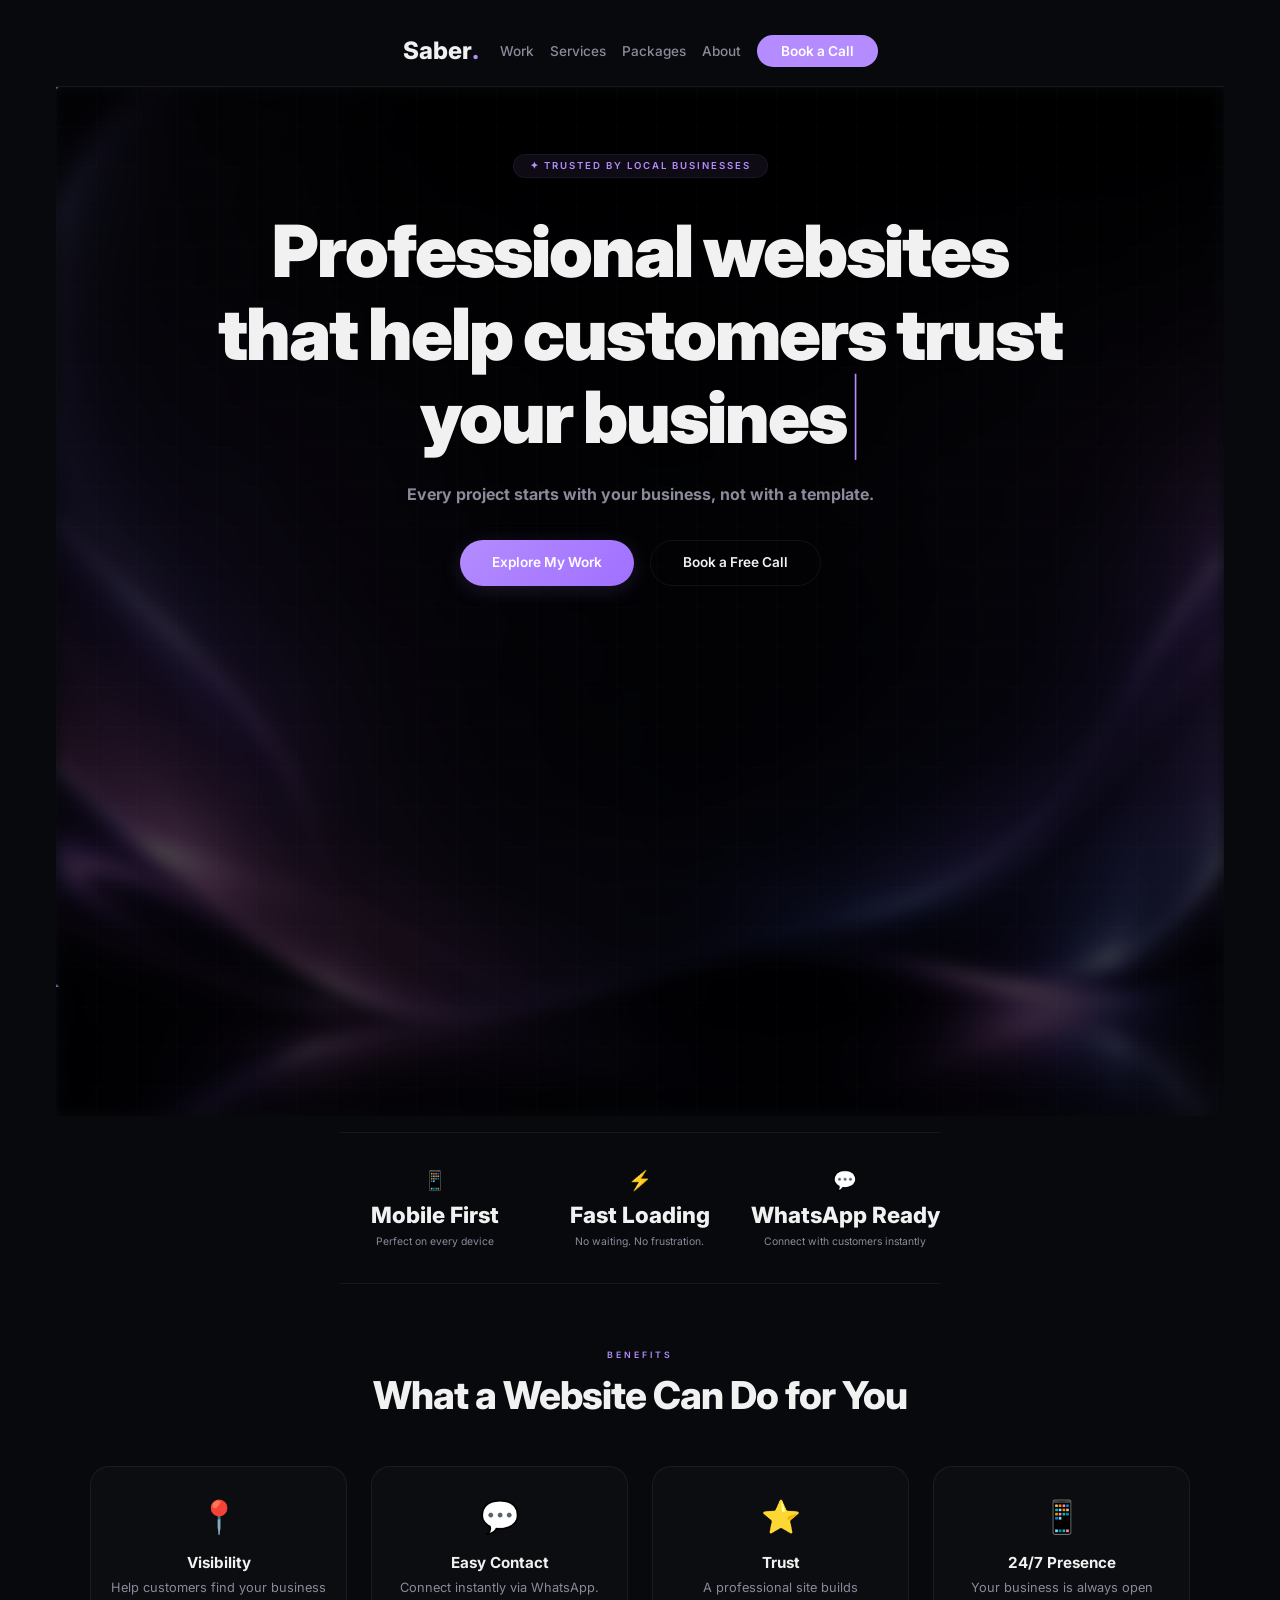
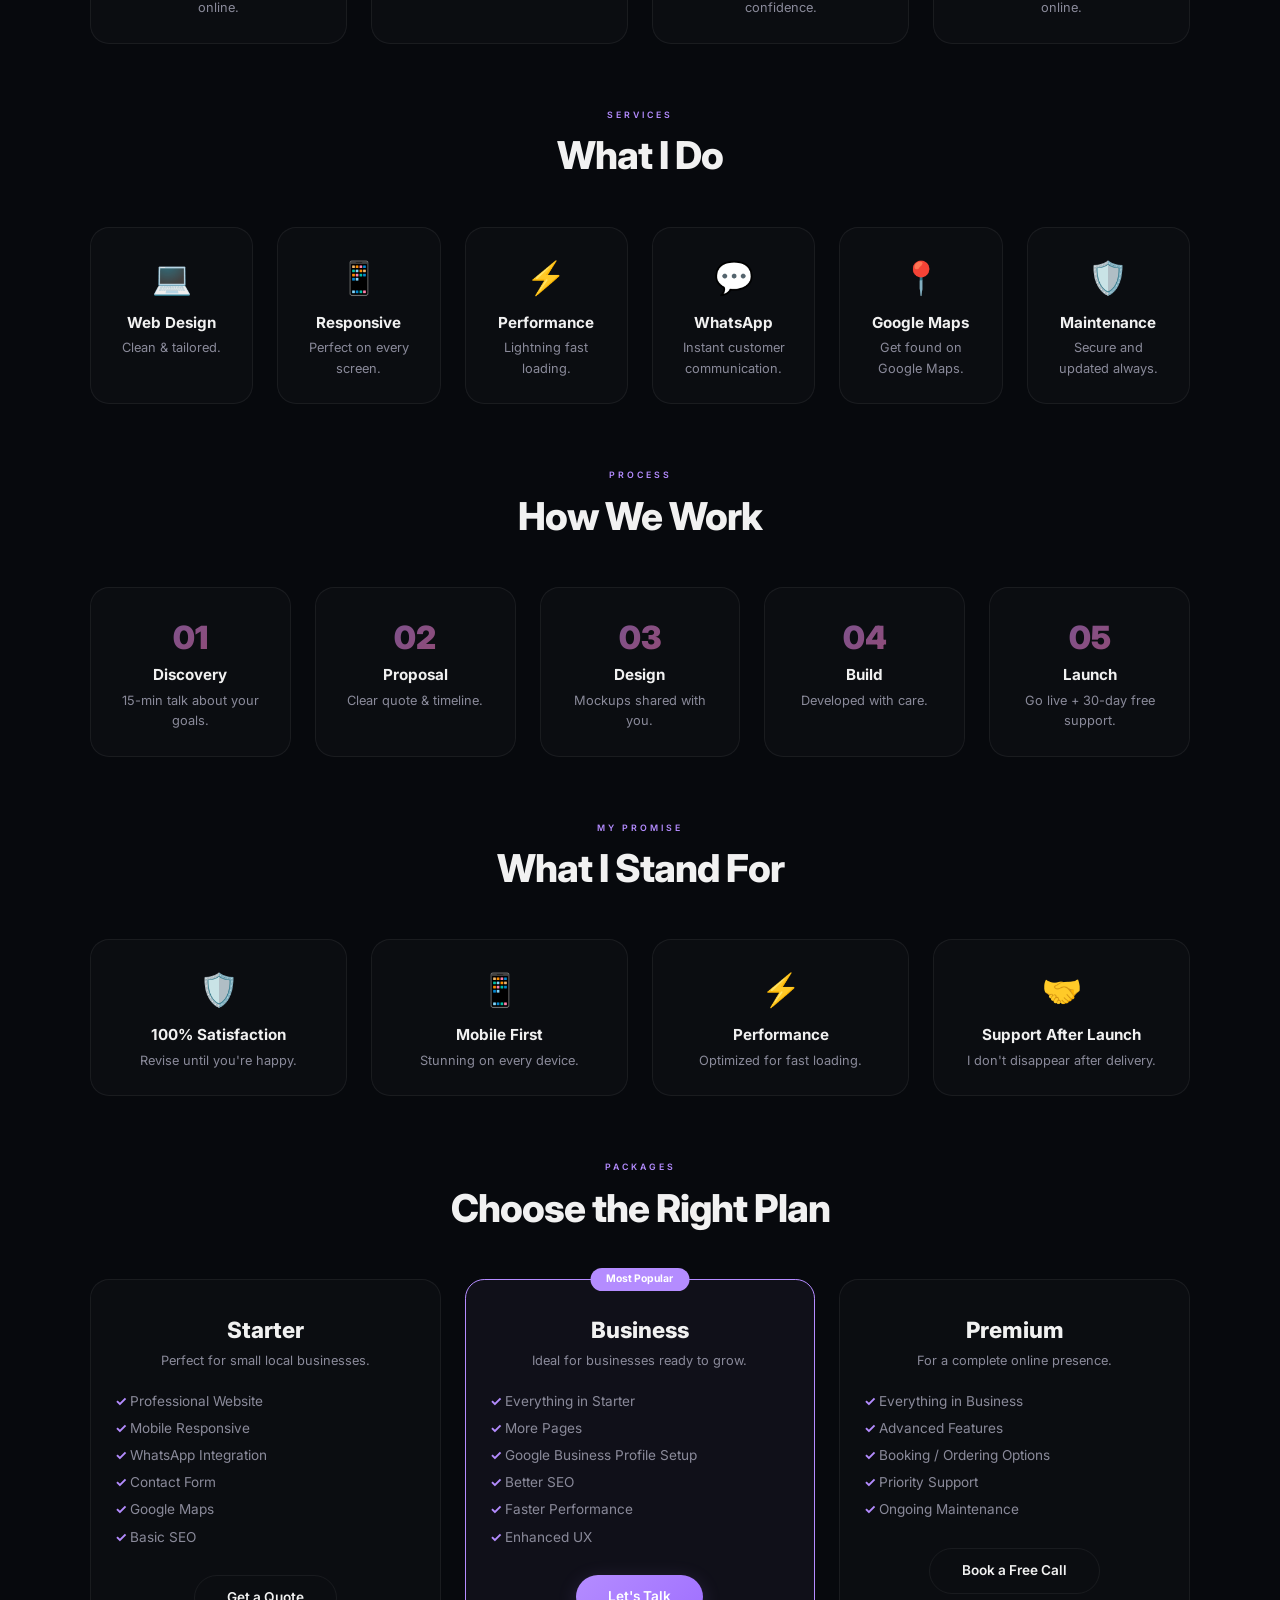
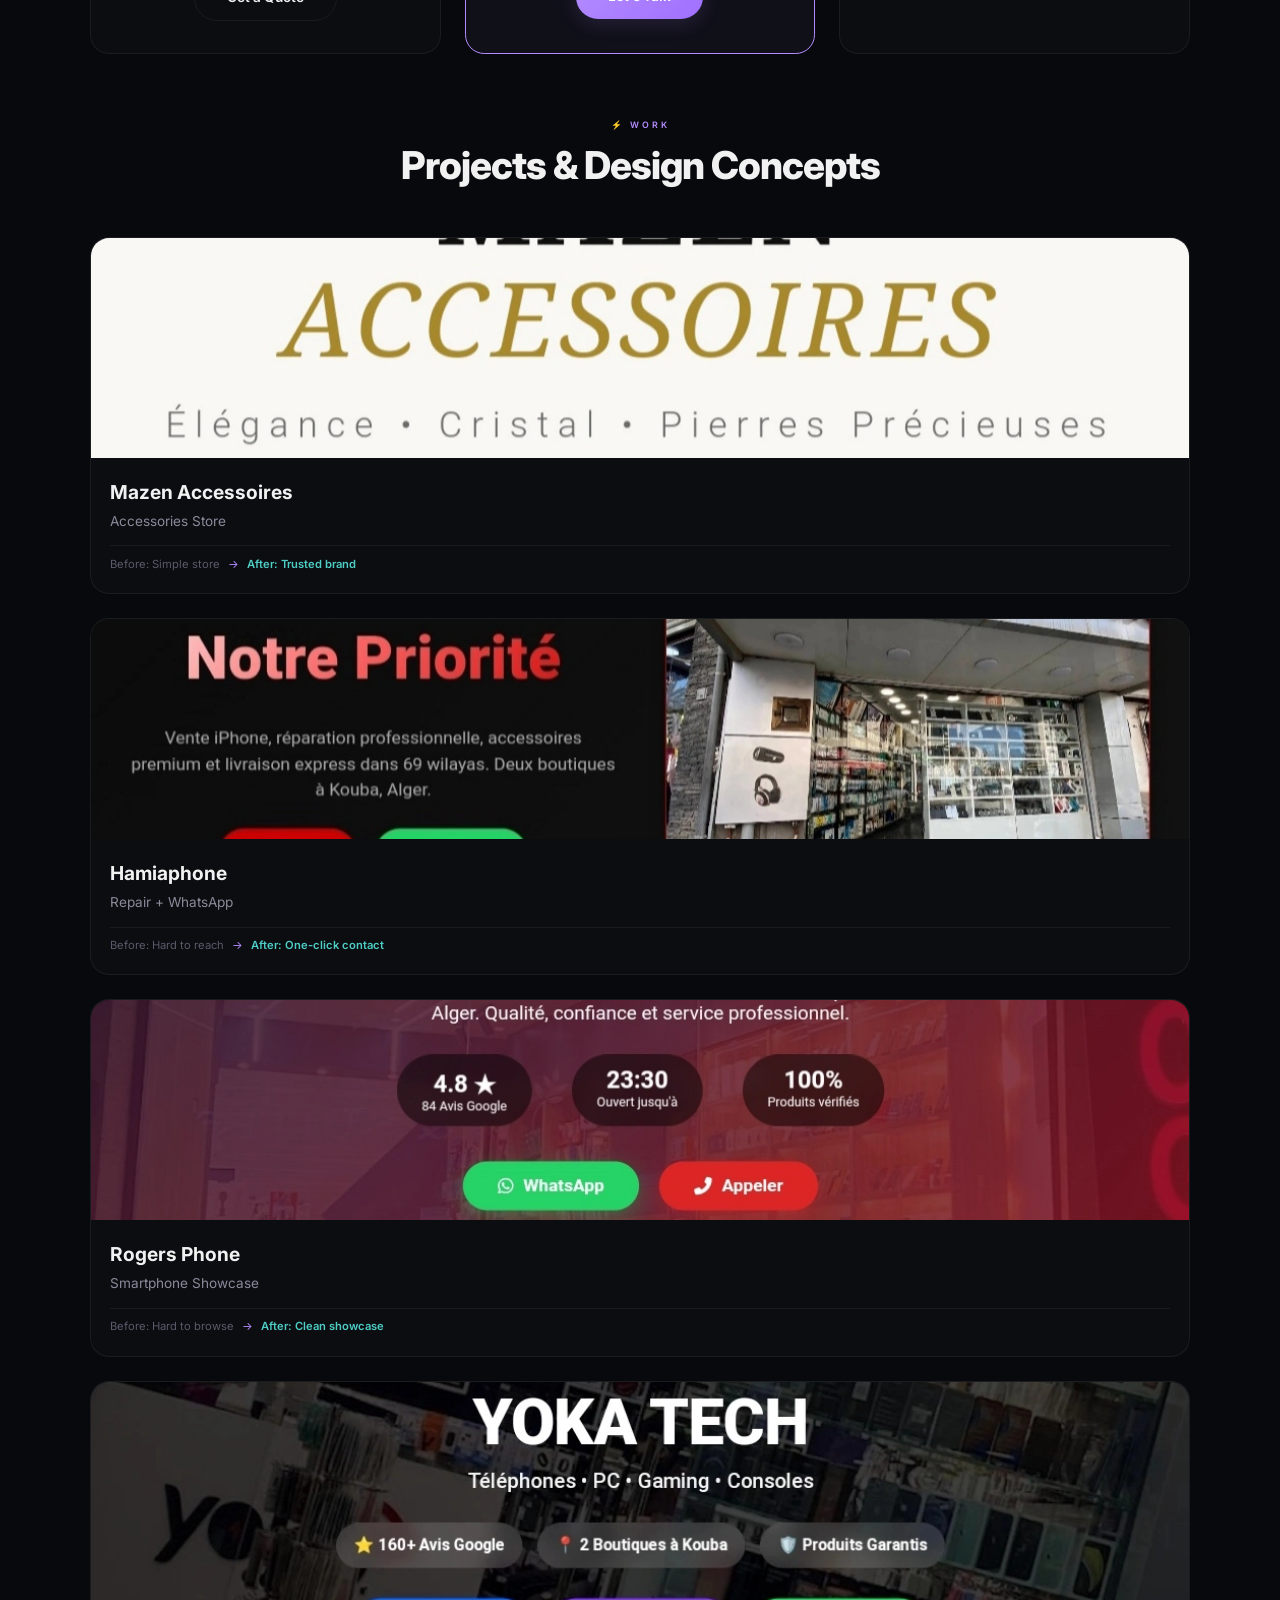
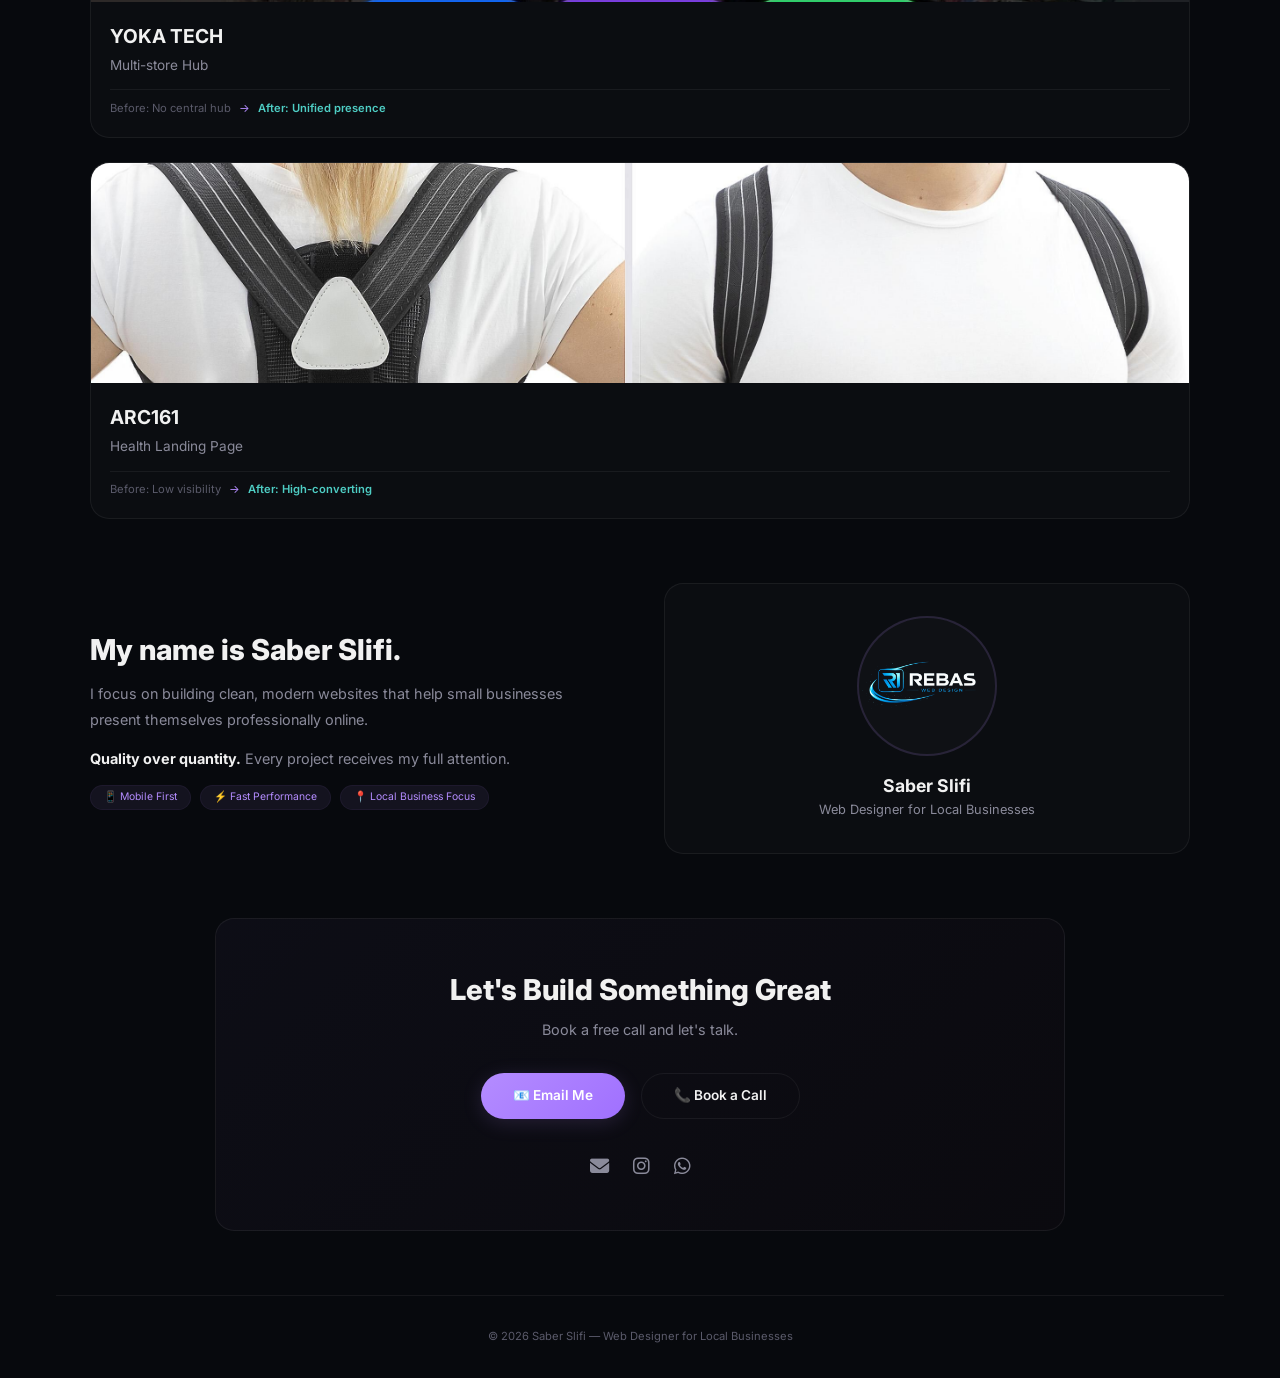
==== commit 4b961254: "Clean up index.html by removing empty lines Removed unnecessary empty lines in the contact section." ====
--- a/index.html
+++ b/index.html
@@ -166,7 +166,6 @@
                 </div>
             </div>
         </section>
-        
         <section class="section" id="contact">
             <div class="contact-section">
                 <h2>Let's Build Something Great</h2>
@@ -181,8 +180,7 @@
                     <a href="https://wa.me/213771021391" target="_blank"><i class="fab fa-whatsapp"></i></a>
                 </div>
             </div>
-        </section>
-        
+        </section>   
         <footer class="footer"><p>© 2026 Saber Slifi — Web Designer for Local Businesses</p></footer>
     </div>
     <script src="script.js"></script>
--- a/style.css
+++ b/style.css
@@ -18,7 +18,8 @@
     background: var(--bg);
     color: var(--text);
     line-height: 1.6;
-    padding: 1rem;
+    padding: 0; /* إزالة الهوامش لمنع الإزاحة */
+    margin: 0;
     overflow-x: hidden;
     display: flex;
     flex-direction: column;
@@ -29,37 +30,70 @@
 .container {
     max-width: 1200px;
     width: 100%;
-}
-
-/* ===== PRELOADER ===== */
+    padding: 1rem;
+}
+
+/* ===== إصلاح تمركز الـ PRELOADER نهائياً ===== */
+html, body {
+    margin: 0;
+    padding: 0;
+}
+
 #preloader {
     position: fixed;
-    top: 0; left: 0;
-    width: 100vw; height: 100vh;
-    background: var(--bg);
+    top: 0;
+    left: 0;
+    width: 100%;
+    height: 100%;
+    background: #07090d;
     z-index: 9999;
-    display: flex;
-    align-items: center;
-    justify-content: center;
-    margin: 0; padding: 0;
+    display: flex; /* استخدام Flex المباشر */
+    justify-content: center; /* في الوسط أفقياً */
+    align-items: center; /* في الوسط عمودياً */
     transition: opacity 0.6s ease;
-}
-#preloader.hide { opacity: 0; pointer-events: none; }
-.loader-logo { font-size: 3.5rem; font-weight: 900; background: linear-gradient(135deg, var(--primary), var(--secondary)); -webkit-background-clip: text; -webkit-text-fill-color: transparent; animation: pulse 1.2s infinite; }
-@keyframes pulse { 0%, 100% { transform: scale(1); opacity: 0.8; } 50% { transform: scale(1.1); opacity: 1; } }
-.loader-bar { width: 150px; height: 2px; background: rgba(255,255,255,0.06); margin: 16px auto 0; overflow: hidden; }
-.loader-progress { height: 100%; width: 0%; background: linear-gradient(90deg, var(--primary), var(--secondary)); animation: loadProgress 1.2s forwards; }
+    pointer-events: none;
+}
+#preloader.hide {
+    opacity: 0;
+    pointer-events: none;
+}
+.loader-content {
+    text-align: center;
+}
+.loader-logo {
+    font-size: 3.5rem;
+    font-weight: 900;
+    background: linear-gradient(135deg, #b48cff, #ff6b9d);
+    -webkit-background-clip: text;
+    -webkit-text-fill-color: transparent;
+    animation: pulse 1.2s infinite;
+}
+@keyframes pulse { 
+    0%, 100% { transform: scale(1); opacity: 0.8; } 
+    50% { transform: scale(1.1); opacity: 1; } 
+}
+.loader-bar {
+    width: 150px; height: 2px;
+    background: rgba(255,255,255,0.06);
+    margin: 16px auto 0;
+    overflow: hidden;
+}
+.loader-progress {
+    height: 100%; width: 0%;
+    background: linear-gradient(90deg, #b48cff, #ff6b9d);
+    animation: loadProgress 1.2s forwards;
+}
 @keyframes loadProgress { 0% { width: 0%; } 100% { width: 100%; } }
 
 #scroll-progress { position: fixed; top: 0; left: 0; height: 3px; background: linear-gradient(90deg, var(--primary), var(--secondary)); z-index: 1000; width: 0%; }
 
-/* ===== NAVBAR (تثبيت التمركز على الموبايل) ===== */
+/* ===== NAVBAR ===== */
 .navbar {
     display: flex;
-    justify-content: center; /* كل شيء في الوسط */
+    justify-content: center;
     align-items: center;
     flex-wrap: wrap;
-    gap: 1rem; /* تقليل الفجوة للموبايل */
+    gap: 1rem;
     padding: 1rem 0;
     border-bottom: 1px solid var(--border);
     width: 100%;
@@ -196,8 +230,9 @@
     .grid-4 { grid-template-columns: repeat(2, 1fr); }
 }
 @media (max-width: 768px) {
-    body { padding: 0.8rem; }
-    .navbar { gap: 0.8rem; } /* تقليل الفجوة للموبايل */
+    body { padding: 0; }
+    .container { padding: 0.8rem; }
+    .navbar { gap: 0.8rem; }
     .nav-links { gap: 0.6rem; }
     .grid { grid-template-columns: 1fr !important; gap: 1rem; }
     .stats { grid-template-columns: 1fr !important; gap: 0.5rem; }
